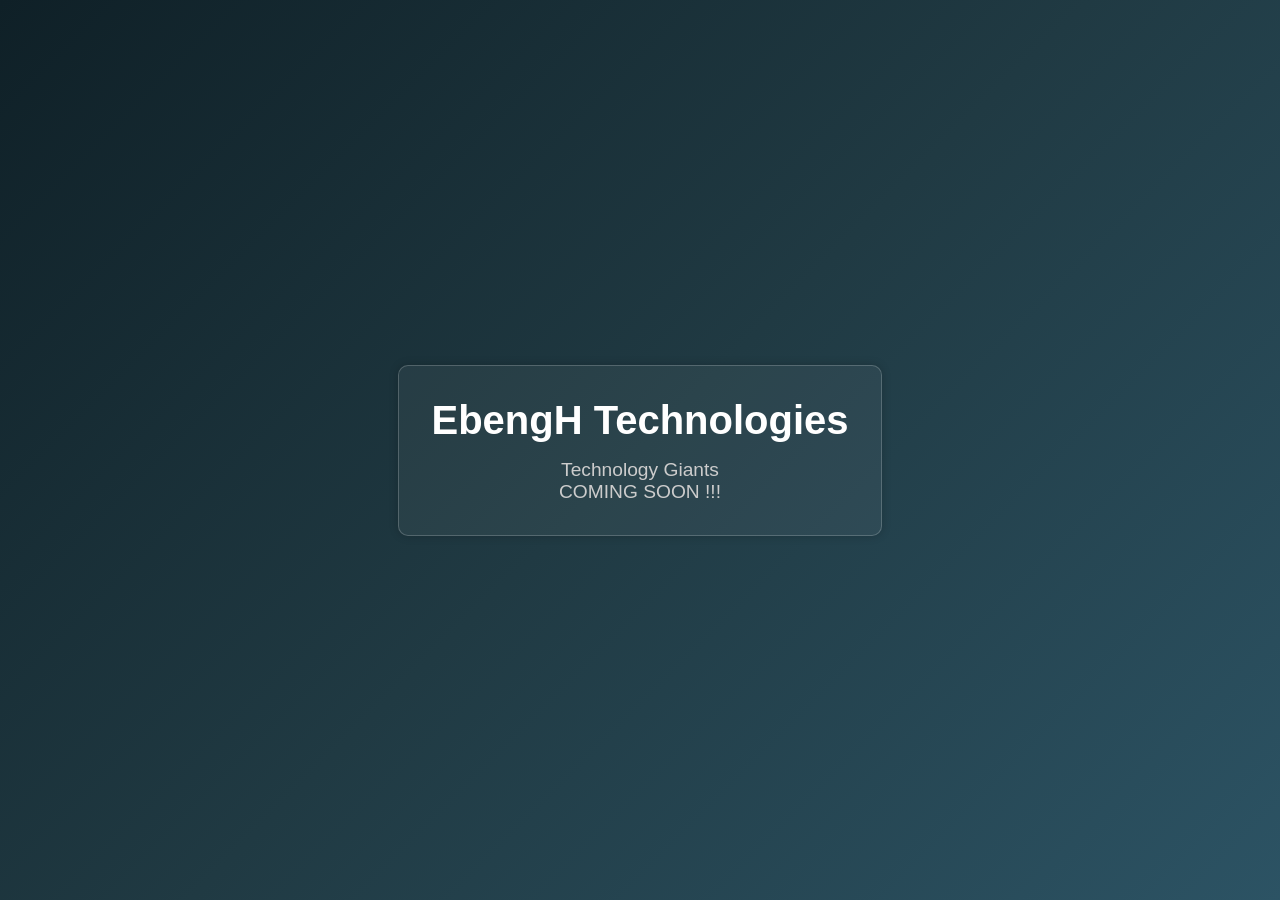
==== index.html @ 640e7d31 "Update index.html" ====
<!DOCTYPE html>
<html lang="en">
<head>
  <meta charset="UTF-8" />
  <meta name="viewport" content="width=device-width, initial-scale=1.0" />
  <title>Eben GH Technologies</title>
  <link rel="stylesheet" href="style.css" />
</head>
<body>
  <div class="container">
    <h1>EbengH Technologies</h1>
    <p>Technology Giants</p>
      <p>COMING SOON !!! </p>
  </div>
</body>
</html>
---- style.css ----
* {
  margin: 0;
  padding: 0;
  box-sizing: border-box;
}

body {
  height: 100vh;
  background: linear-gradient(135deg, #0f2027, #203a43, #2c5364);
  color: #fff;
  font-family: 'Segoe UI', Tahoma, Geneva, Verdana, sans-serif;
  display: flex;
  justify-content: center;
  align-items: center;
  text-align: center;
}

.container {
  padding: 2rem;
  border: 1px solid rgba(255, 255, 255, 0.2);
  border-radius: 10px;
  background-color: rgba(255, 255, 255, 0.05);
  box-shadow: 0 0 10px rgba(0,0,0,0.2);
}

h1 {
  font-size: 2.5rem;
  margin-bottom: 1rem;
}

p {
  font-size: 1.2rem;
  color: #ccc;
}
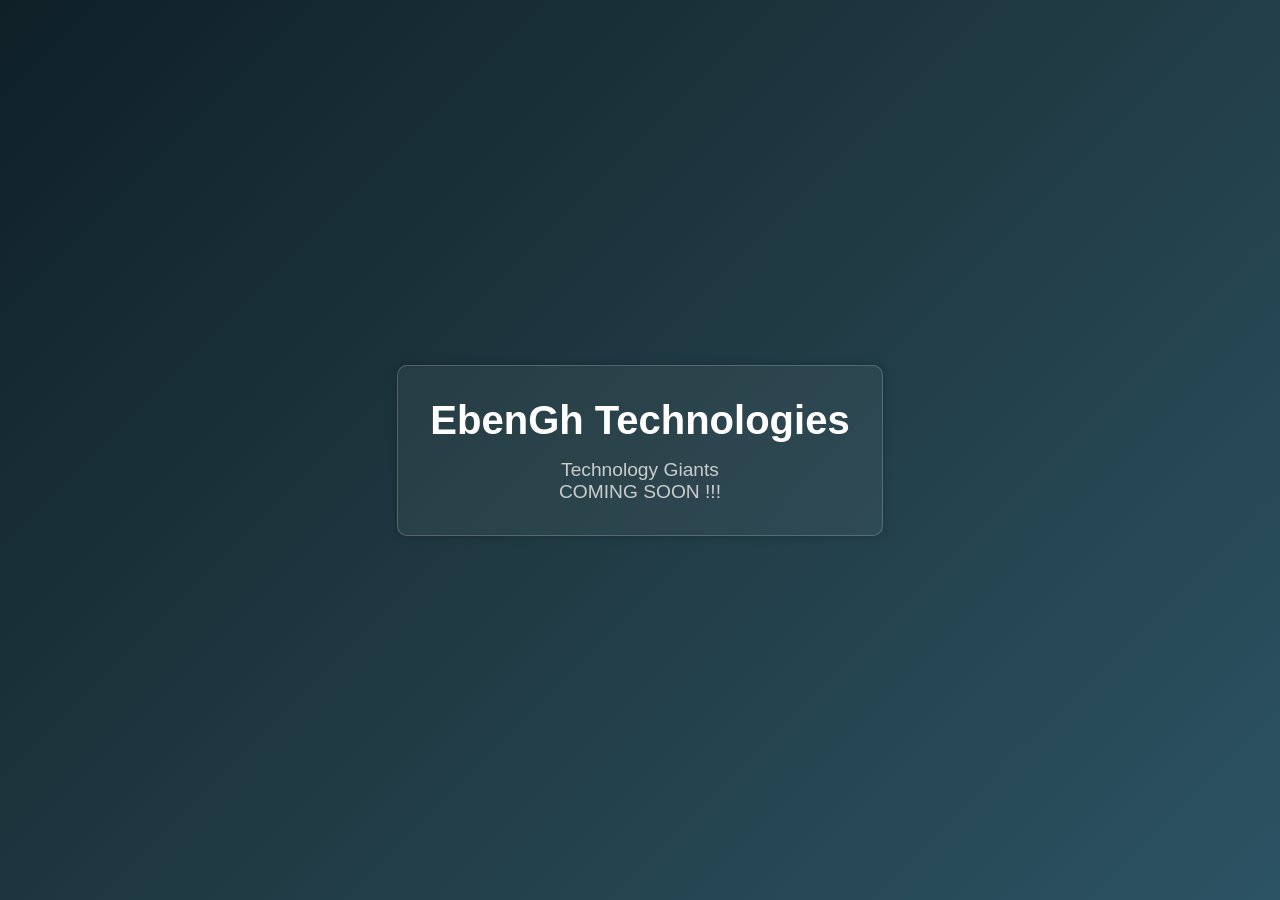
==== commit 7a4a449e: "Update index.html" ====
--- a/index.html
+++ b/index.html
@@ -3,12 +3,12 @@
 <head>
   <meta charset="UTF-8" />
   <meta name="viewport" content="width=device-width, initial-scale=1.0" />
-  <title>Eben GH Technologies</title>
+  <title>EbenGh Technologies</title>
   <link rel="stylesheet" href="style.css" />
 </head>
 <body>
   <div class="container">
-    <h1>EbengH Technologies</h1>
+    <h1>EbenGh Technologies</h1>
     <p>Technology Giants</p>
       <p>COMING SOON !!! </p>
   </div>
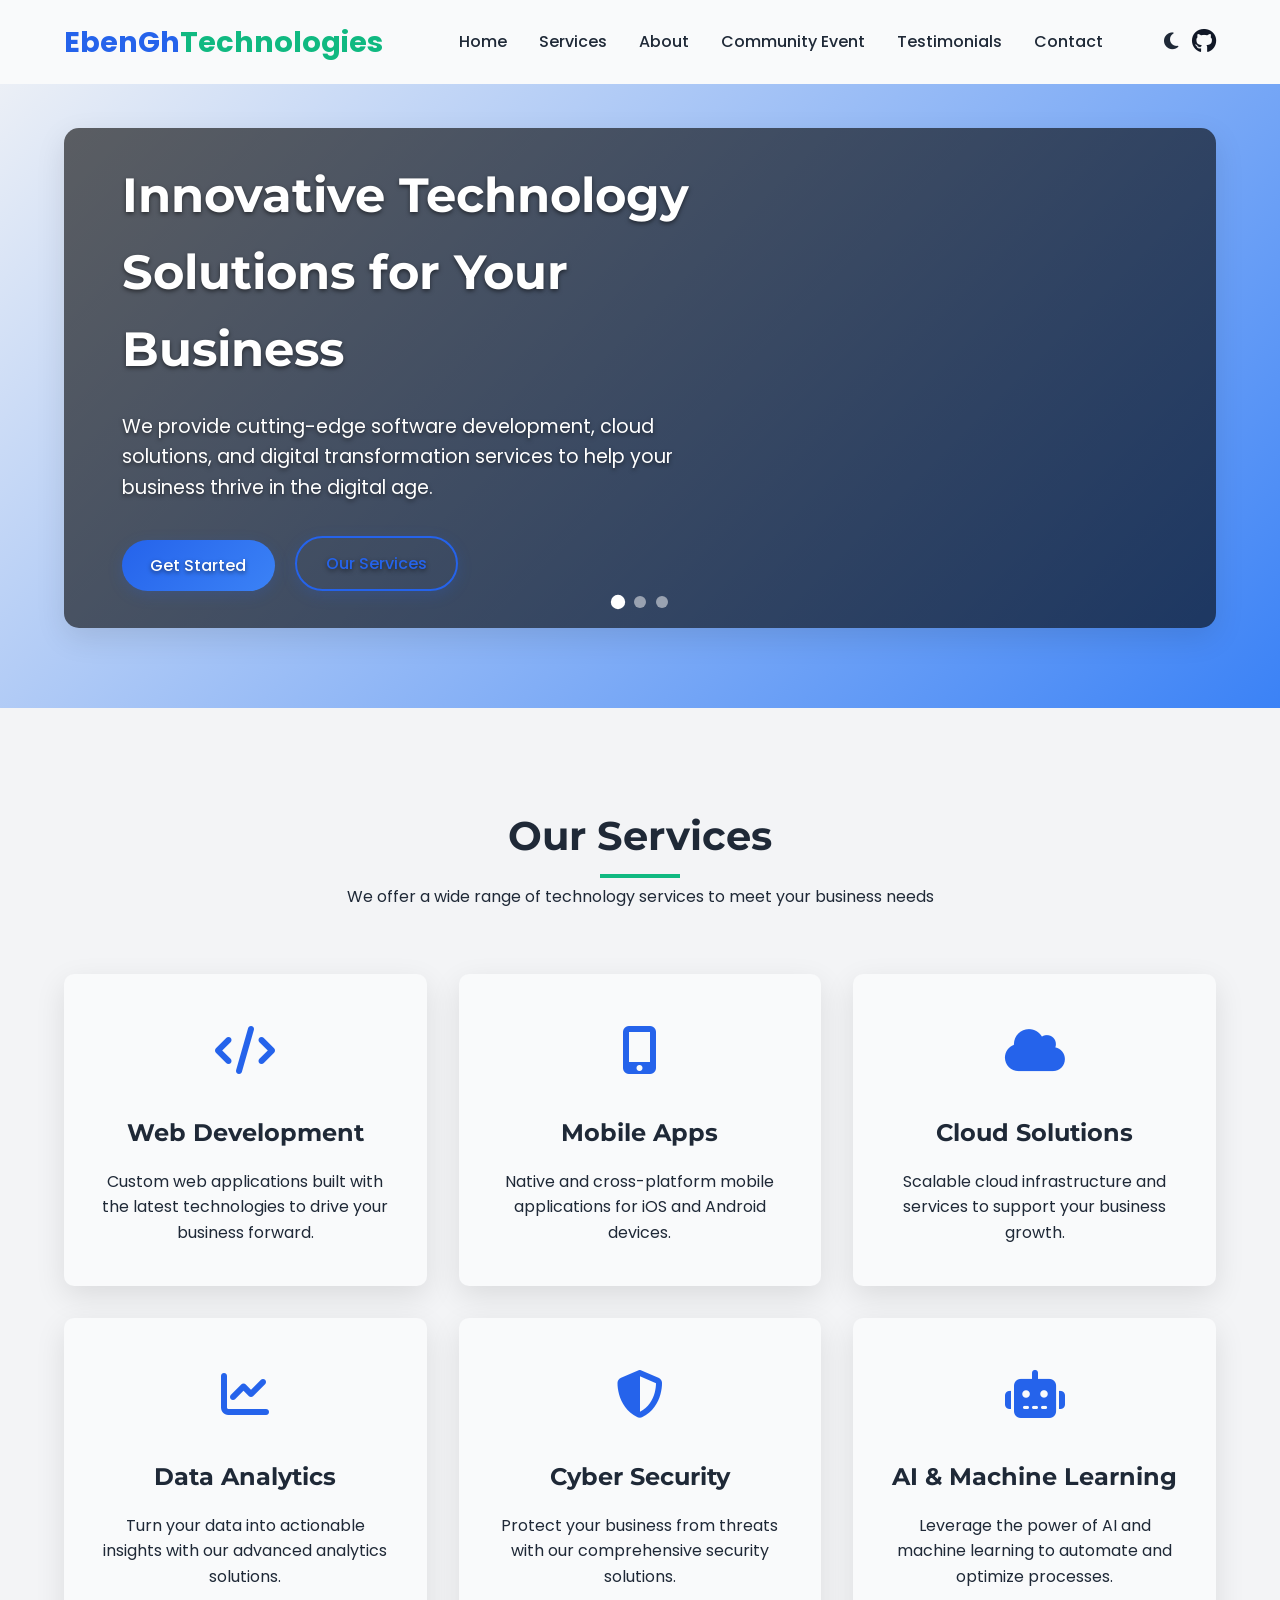
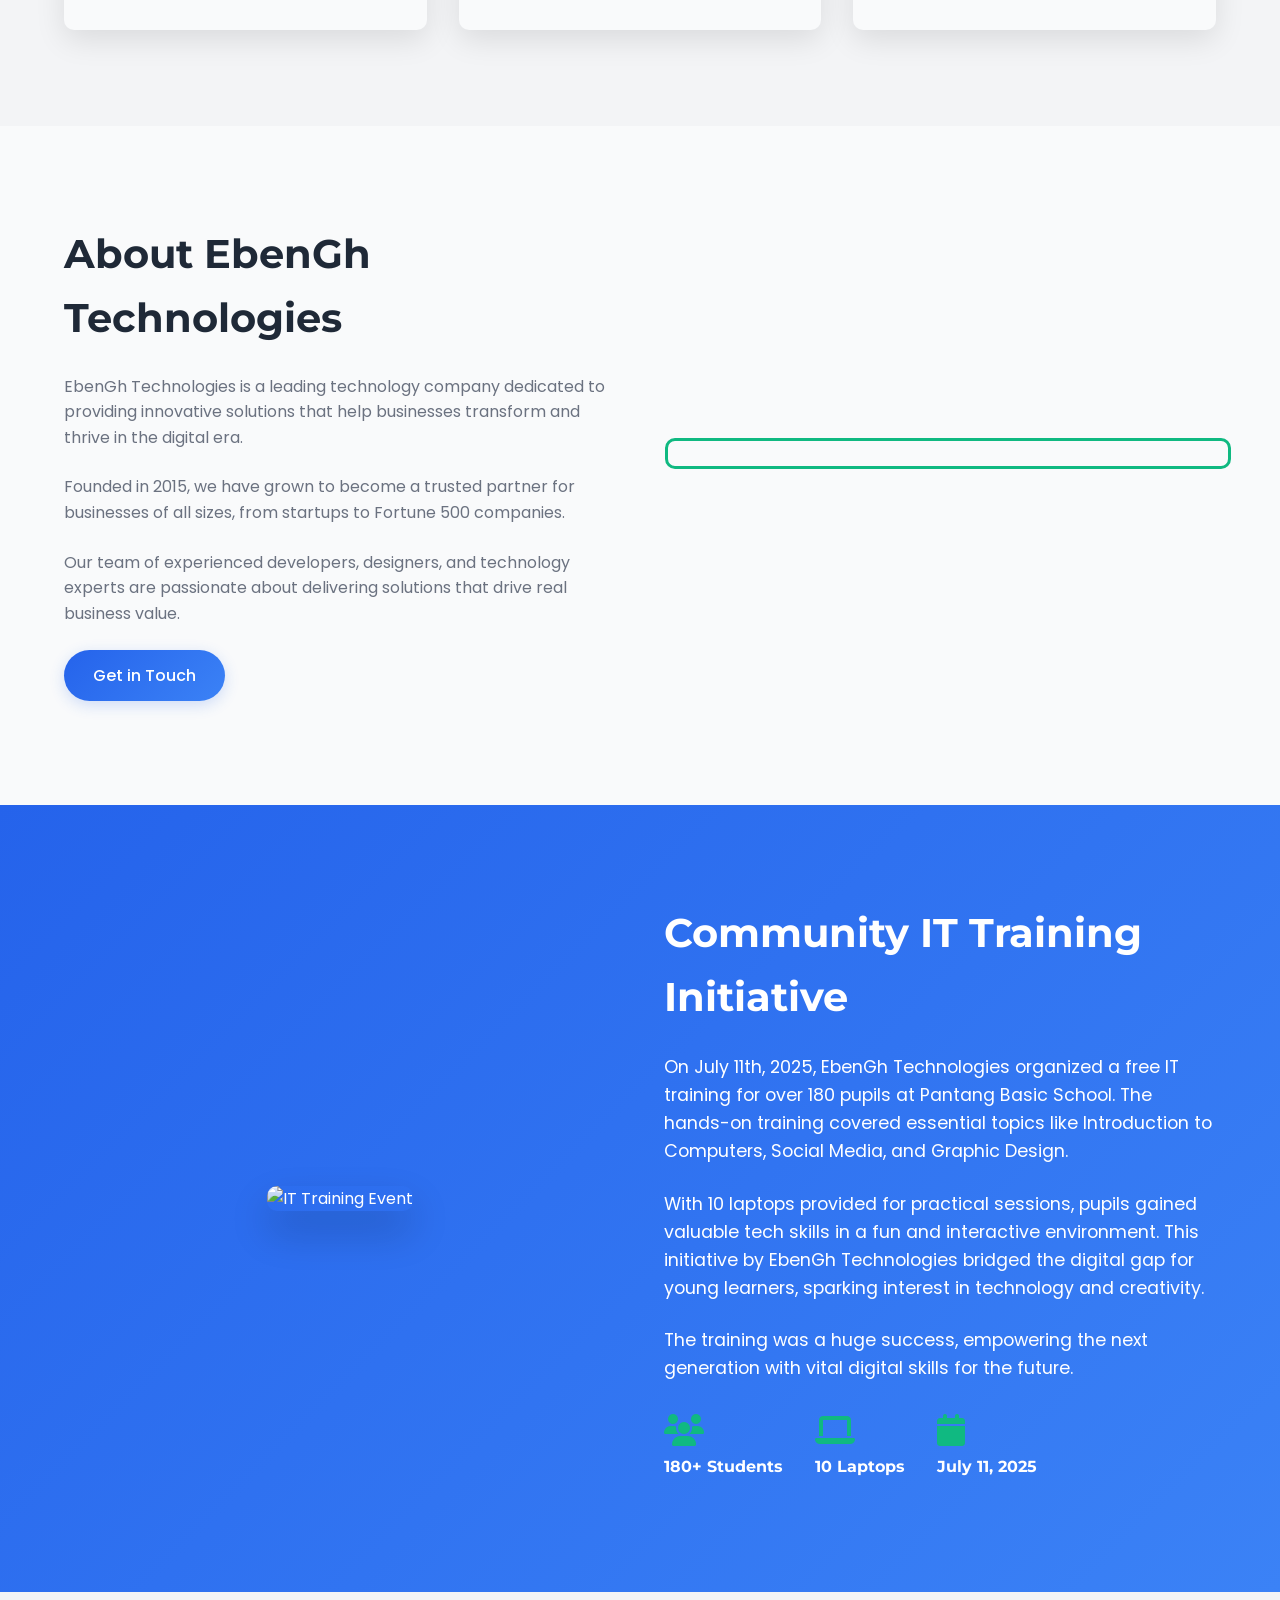
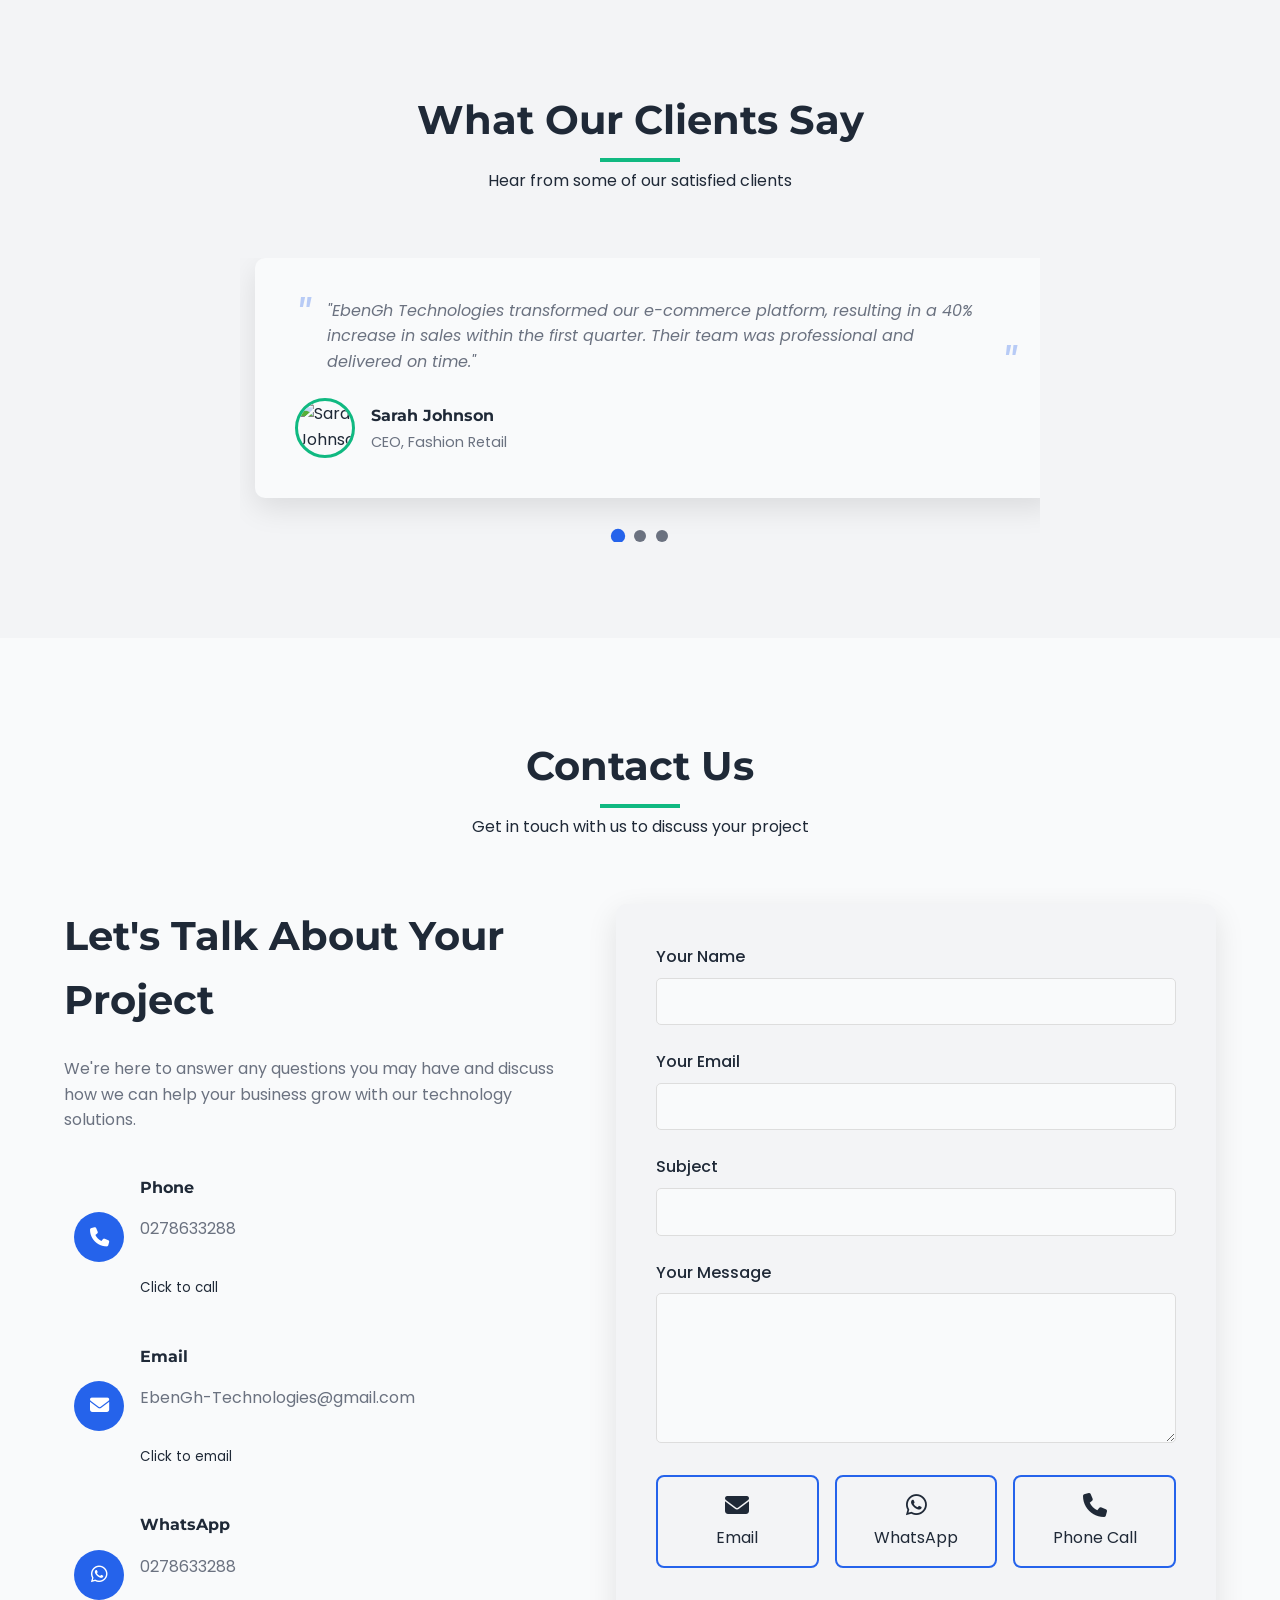
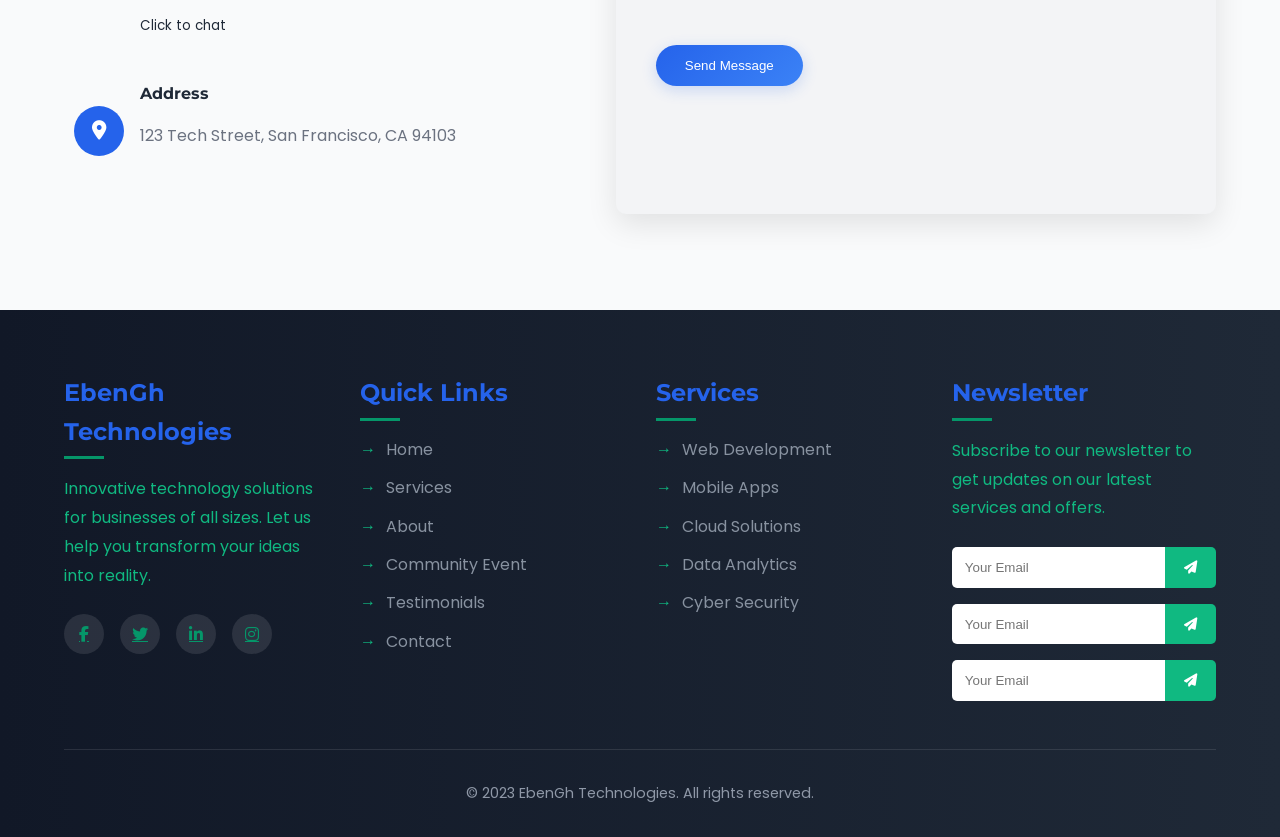
==== commit f0baa82c: "Add files via upload" ====
--- a/index.html
+++ b/index.html
@@ -1,16 +1,424 @@
-<!DOCTYPE html>
-<html lang="en">
-<head>
-  <meta charset="UTF-8" />
-  <meta name="viewport" content="width=device-width, initial-scale=1.0" />
-  <title>EbenGh Technologies</title>
-  <link rel="stylesheet" href="style.css" />
-</head>
-<body>
-  <div class="container">
-    <h1>EbenGh Technologies</h1>
-    <p>Technology Giants</p>
-      <p>COMING SOON !!! </p>
-  </div>
-</body>
-</html>
+<!DOCTYPE html>
+<html lang="en">
+<head>
+    <meta charset="UTF-8">
+    <meta name="viewport" content="width=device-width, initial-scale=1.0">
+    <title>EbenGh Technologies | Innovative IT Solutions</title>
+    <link rel="stylesheet" href="https://cdnjs.cloudflare.com/ajax/libs/font-awesome/6.4.0/css/all.min.css">
+    <link href="https://fonts.googleapis.com/css2?family=Montserrat:wght@400;500;600;700&family=Poppins:wght@300;400;500;600&display=swap" rel="stylesheet">
+    <link rel="stylesheet" href="style.css">
+</head>
+<body>
+    <!-- Header & Navigation -->
+    <header>
+        <div class="container">
+            <nav>
+                <div class="logo">EbenGh<span>Technologies</span></div>
+                <ul class="nav-links">
+                    <li><a href="#home">Home</a></li>
+                    <li><a href="#services">Services</a></li>
+                    <li><a href="#about">About</a></li>
+                    <li><a href="#event">Community Event</a></li>
+                    <li><a href="#testimonials">Testimonials</a></li>
+                    <li><a href="#contact">Contact</a></li>
+                </ul>
+                <button class="theme-toggle" id="themeToggle">
+                    <i class="fas fa-moon"></i>
+                </button>
+                <a href="#" class="git"><i class="fab fa-github"></i></a>
+                <div class="menu-toggle">
+                    <i class="fas fa-bars"></i>
+                </div>
+            </nav>
+        </div>
+    </header>
+
+    <!-- Hero Section -->
+    <!-- <section class="hero" id="home">
+        <div class="container">
+            <div class="hero-content">
+                <div class="hero-text">
+                    <h1>Innovative Technology Solutions for Your Business</h1>
+                    <p>We provide cutting-edge software development, cloud solutions, and digital transformation services to help your business thrive in the digital age.</p>
+                    <div class="hero-buttons">
+                        <a href="#contact" class="btn">Get Started</a>
+                        <a href="#services" class="btn btn-outline">Our Services</a>
+                    </div>
+                </div>
+                <div class="hero-image">
+                    <img src="https://images.unsplash.com/photo-1507238691740-187a5b1d37b8?ixlib=rb-4.0.3&ixid=MnwxMjA3fDB8MHxwaG90by1wYWdlfHx8fGVufDB8fHx8&auto=format&fit=crop&w=800&q=80" alt="Technology Illustration">
+                </div>
+            </div>
+        </div>
+    </section> -->
+
+    <section class="hero" id="home">
+        <div class="container">
+            <div class="hero-slider">
+                <div class="hero-slide active" style="background: linear-gradient(rgba(0,0,0,0.6), rgba(0,0,0,0.6)), url('https://images.unsplash.com/photo-1507238691740-187a5b1d37b8?ixlib=rb-4.0.3&ixid=MnwxMjA3fDB8MHxwaG90by1wYWdlfHx8fGVufDB8fHx8&auto=format&fit=crop&w=800&q=80')">
+                    <div class="slide-content">
+                        <h1>Innovative Technology Solutions for Your Business</h1>
+                        <p>We provide cutting-edge software development, cloud solutions, and digital transformation services to help your business thrive in the digital age.</p>
+                        <div class="hero-buttons">
+                            <a href="#contact" class="btn">Get Started</a>
+                            <a href="#services" class="btn btn-outline">Our Services</a>
+                        </div>
+                    </div>
+                </div>
+                <div class="hero-slide" style="background: linear-gradient(rgba(0,0,0,0.6), rgba(0,0,0,0.6)), url('https://images.unsplash.com/photo-1522071820081-009f0129c71c?ixlib=rb-4.0.3&ixid=MnwxMjA3fDB8MHxwaG90by1wYWdlfHx8fGVufDB8fHx8&auto=format&fit=crop&w=800&q=80')">
+                    <div class="slide-content">
+                        <h1>Empowering Businesses Through Technology</h1>
+                        <p>From startups to enterprises, we deliver tailored solutions that drive growth and innovation.</p>
+                        <div class="hero-buttons">
+                            <a href="#about" class="btn">Learn More</a>
+                            <a href="#contact" class="btn btn-outline">Contact Us</a>
+                        </div>
+                    </div>
+                </div>
+                <div class="hero-slide" style="background: linear-gradient(rgba(0,0,0,0.6), rgba(0,0,0,0.6)), url('https://images.unsplash.com/photo-1552664730-d307ca884978?ixlib=rb-4.0.3&ixid=MnwxMjA3fDB8MHxwaG90by1wYWdlfHx8fGVufDB8fHx8&auto=format&fit=crop&w=800&q=80')">
+                    <div class="slide-content">
+                        <h1>Bridging the Digital Divide</h1>
+                        <p>Committed to community development through technology education and training.</p>
+                        <div class="hero-buttons">
+                            <a href="#event" class="btn">Our Initiatives</a>
+                            <a href="#contact" class="btn btn-outline">Get Involved</a>
+                        </div>
+                    </div>
+                </div>
+                <div class="hero-nav">
+                    <div class="hero-dot active"></div>
+                    <div class="hero-dot"></div>
+                    <div class="hero-dot"></div>
+                </div>
+            </div>
+        </div>
+    </section>
+
+    <!-- Services Section -->
+    <section class="services" id="services">
+        <div class="container">
+            <div class="section-title">
+                <h2>Our Services</h2>
+                <p>We offer a wide range of technology services to meet your business needs</p>
+            </div>
+            <div class="services-grid">
+                <div class="service-card animate-on-scroll">
+                    <div class="service-icon">
+                        <i class="fas fa-code"></i>
+                    </div>
+                    <h3>Web Development</h3>
+                    <p>Custom web applications built with the latest technologies to drive your business forward.</p>
+                </div>
+                <div class="service-card animate-on-scroll">
+                    <div class="service-icon">
+                        <i class="fas fa-mobile-alt"></i>
+                    </div>
+                    <h3>Mobile Apps</h3>
+                    <p>Native and cross-platform mobile applications for iOS and Android devices.</p>
+                </div>
+                <div class="service-card animate-on-scroll">
+                    <div class="service-icon">
+                        <i class="fas fa-cloud"></i>
+                    </div>
+                    <h3>Cloud Solutions</h3>
+                    <p>Scalable cloud infrastructure and services to support your business growth.</p>
+                </div>
+                <div class="service-card animate-on-scroll">
+                    <div class="service-icon">
+                        <i class="fas fa-chart-line"></i>
+                    </div>
+                    <h3>Data Analytics</h3>
+                    <p>Turn your data into actionable insights with our advanced analytics solutions.</p>
+                </div>
+                <div class="service-card animate-on-scroll">
+                    <div class="service-icon">
+                        <i class="fas fa-shield-alt"></i>
+                    </div>
+                    <h3>Cyber Security</h3>
+                    <p>Protect your business from threats with our comprehensive security solutions.</p>
+                </div>
+                <div class="service-card animate-on-scroll">
+                    <div class="service-icon">
+                        <i class="fas fa-robot"></i>
+                    </div>
+                    <h3>AI & Machine Learning</h3>
+                    <p>Leverage the power of AI and machine learning to automate and optimize processes.</p>
+                </div>
+            </div>
+        </div>
+    </section>
+
+    <!-- About Section -->
+    <section class="about" id="about">
+        <div class="container">
+            <div class="about-content">
+                <div class="about-text animate-on-scroll">
+                    <h2>About EbenGh Technologies</h2>
+                    <p>EbenGh Technologies is a leading technology company dedicated to providing innovative solutions that help businesses transform and thrive in the digital era.</p>
+                    <p>Founded in 2015, we have grown to become a trusted partner for businesses of all sizes, from startups to Fortune 500 companies.</p>
+                    <p>Our team of experienced developers, designers, and technology experts are passionate about delivering solutions that drive real business value.</p>
+                    <a href="#contact" class="btn">Get in Touch</a>
+                </div>
+                <div class="about-image animate-on-scroll">
+                    <!-- <img src="https://images.unsplash.com/photo-1522071820081-009f0129c71c?ixlib=rb-4.0.3&ixid=MnwxMjA3fDB8MHxwaG90by1wYWdlfHx8fGVufDB8fHx8&auto=format&fit=crop&w=800&q=80" alt="Our Team"> -->
+                    <img src="https://media.licdn.com/dms/image/v2/D4E22AQE4gGpLcN5c8w/feedshare-shrink_800/B4EZgw1ZJEGwAg-/0/1753165961912?e=2147483647&v=beta&t=xcXH5IEetSg7Z8zUsr1MPH_liXtFvMqcjKr3avZLfSc" alt="">
+                </div>
+            </div>
+        </div>
+    </section>
+
+    <!-- Community Event Section -->
+    <section class="event" id="event">
+        <div class="container">
+            <div class="event-content">
+                <div class="event-image animate-on-scroll">
+                    <img src="https://images.unsplash.com/photo-1523240795612-9a054b0db644?ixlib=rb-4.0.3&ixid=MnwxMjA3fDB8MHxwaG90by1wYWdlfHx8fGVufDB8fHx8&auto=format&fit=crop&w=800&q=80" alt="IT Training Event">
+                </div>
+                <div class="event-text animate-on-scroll">
+                    <h2>Community IT Training Initiative</h2>
+                    <p>On July 11th, 2025, EbenGh Technologies organized a free IT training for over 180 pupils at Pantang Basic School. The hands-on training covered essential topics like Introduction to Computers, Social Media, and Graphic Design.</p>
+                    <p>With 10 laptops provided for practical sessions, pupils gained valuable tech skills in a fun and interactive environment. This initiative by EbenGh Technologies bridged the digital gap for young learners, sparking interest in technology and creativity.</p>
+                    <p>The training was a huge success, empowering the next generation with vital digital skills for the future.</p>
+                    <div class="event-details">
+                        <div class="event-detail">
+                            <i class="fas fa-users"></i>
+                            <h4>180+ Students</h4>
+                        </div>
+                        <div class="event-detail">
+                            <i class="fas fa-laptop"></i>
+                            <h4>10 Laptops</h4>
+                        </div>
+                        <div class="event-detail">
+                            <i class="fas fa-calendar"></i>
+                            <h4>July 11, 2025</h4>
+                        </div>
+                    </div>
+                </div>
+            </div>
+        </div>
+    </section>
+
+    <!-- Testimonials Section -->
+    <section class="testimonials" id="testimonials">
+        <div class="container">
+            <div class="section-title">
+                <h2>What Our Clients Say</h2>
+                <p>Hear from some of our satisfied clients</p>
+            </div>
+            <div class="testimonials-container">
+                <div class="testimonials-slider" id="testimonialsSlider">
+                    <div class="testimonial-card animate-on-scroll">
+                        <div class="testimonial-text">
+                            <p>"EbenGh Technologies transformed our e-commerce platform, resulting in a 40% increase in sales within the first quarter. Their team was professional and delivered on time."</p>
+                        </div>
+                        <div class="testimonial-author">
+                            <div class="author-image">
+                                <img src="https://randomuser.me/api/portraits/women/45.jpg" alt="Sarah Johnson">
+                            </div>
+                            <div class="author-details">
+                                <h4>Sarah Johnson</h4>
+                                <p>CEO, Fashion Retail</p>
+                            </div>
+                        </div>
+                    </div>
+                    <div class="testimonial-card animate-on-scroll">
+                        <div class="testimonial-text">
+                            <p>"The mobile app developed by EbenGh Technologies has exceeded our expectations. It's user-friendly, fast, and has significantly improved our customer engagement."</p>
+                        </div>
+                        <div class="testimonial-author">
+                            <div class="author-image">
+                                <img src="https://randomuser.me/api/portraits/men/32.jpg" alt="Michael Chen">
+                            </div>
+                            <div class="author-details">
+                                <h4>Michael Chen</h4>
+                                <p>CTO, HealthTech Inc.</p>
+                            </div>
+                        </div>
+                    </div>
+                    <div class="testimonial-card animate-on-scroll">
+                        <div class="testimonial-text">
+                            <p>"We partnered with EbenGh Technologies for our cloud migration project, and the results have been outstanding. Our systems are now more scalable and cost-effective."</p>
+                        </div>
+                        <div class="testimonial-author">
+                            <div class="author-image">
+                                <img src="https://randomuser.me/api/portraits/women/68.jpg" alt="Jessica Williams">
+                            </div>
+                            <div class="author-details">
+                                <h4>Jessica Williams</h4>
+                                <p>IT Director, FinanceCorp</p>
+                            </div>
+                        </div>
+                    </div>
+                </div>
+                <div class="testimonial-nav" id="testimonialNav">
+                    <div class="testimonial-dot active"></div>
+                    <div class="testimonial-dot"></div>
+                    <div class="testimonial-dot"></div>
+                </div>
+            </div>
+        </div>
+    </section>
+
+    <!-- Contact Section -->
+    <section class="contact" id="contact">
+        <div class="container">
+            <div class="section-title">
+                <h2>Contact Us</h2>
+                <p>Get in touch with us to discuss your project</p>
+            </div>
+            <div class="contact-content">
+                <div class="contact-info animate-on-scroll">
+                    <h2>Let's Talk About Your Project</h2>
+                    <p>We're here to answer any questions you may have and discuss how we can help your business grow with our technology solutions.</p>
+                    <div class="contact-details">
+                        <div class="contact-detail" onclick="initiateCall()">
+                            <div class="contact-icon">
+                                <i class="fas fa-phone"></i>
+                            </div>
+                            <div>
+                                <h4>Phone</h4>
+                                <p>0278633288</p>
+                                <small>Click to call</small>
+                            </div>
+                        </div>
+                        <div class="contact-detail" onclick="openEmailClient()">
+                            <div class="contact-icon">
+                                <i class="fas fa-envelope"></i>
+                            </div>
+                            <div>
+                                <h4>Email</h4>
+                                <p>EbenGh-Technologies@gmail.com</p>
+                                <small>Click to email</small>
+                            </div>
+                        </div>
+                        <div class="contact-detail" onclick="openWhatsApp()">
+                            <div class="contact-icon">
+                                <i class="fab fa-whatsapp"></i>
+                            </div>
+                            <div>
+                                <h4>WhatsApp</h4>
+                                <p>0278633288</p>
+                                <small>Click to chat</small>
+                            </div>
+                        </div>
+                        <div class="contact-detail">
+                            <div class="contact-icon">
+                                <i class="fas fa-map-marker-alt"></i>
+                            </div>
+                            <div>
+                                <h4>Address</h4>
+                                <p>123 Tech Street, San Francisco, CA 94103</p>
+                            </div>
+                        </div>
+                    </div>
+                </div>
+                <div class="contact-form animate-on-scroll">
+                    <form id="contactForm">
+                        <div class="form-group">
+                            <label for="name">Your Name</label>
+                            <input type="text" id="name" required>
+                        </div>
+                        <div class="form-group">
+                            <label for="email">Your Email</label>
+                            <input type="email" id="email" required>
+                        </div>
+                        <div class="form-group">
+                            <label for="subject">Subject</label>
+                            <input type="text" id="subject" required>
+                        </div>
+                        <div class="form-group">
+                            <label for="message">Your Message</label>
+                            <textarea id="message" required></textarea>
+                        </div>
+                        
+                        <div class="communication-options">
+                            <div class="comm-option" data-method="email" onclick="selectCommMethod(this)">
+                                <i class="fas fa-envelope"></i>
+                                <p>Email</p>
+                            </div>
+                            <div class="comm-option" data-method="whatsapp" onclick="selectCommMethod(this)">
+                                <i class="fab fa-whatsapp"></i>
+                                <p>WhatsApp</p>
+                            </div>
+                            <div class="comm-option" data-method="phone" onclick="selectCommMethod(this)">
+                                <i class="fas fa-phone"></i>
+                                <p>Phone Call</p>
+                            </div>
+                        </div>
+                        <br>
+                        <br>
+                        <br>
+                        <div class="form-message" id="formMessage"></div>
+                        <button type="submit" class="btn">Send Message</button>
+                    </form>
+                </div>
+            </div>
+        </div>
+    </section>
+
+    <!-- Footer -->
+    <footer>
+        <div class="container">
+            <div class="footer-content">
+                <div class="footer-column">
+                    <h3>EbenGh Technologies</h3>
+                    <p>Innovative technology solutions for businesses of all sizes. Let us help you transform your ideas into reality.</p>
+                    <div class="social-links">
+                        <a href="#"><i class="fab fa-facebook-f"></i></a>
+                        <a href="#"><i class="fab fa-twitter"></i></a>
+                        <a href="#"><i class="fab fa-linkedin-in"></i></a>
+                        <a href="#"><i class="fab fa-instagram"></i></a>
+                    </div>
+                </div>
+                <div class="footer-column">
+                    <h3>Quick Links</h3>
+                    <ul class="footer-links">
+                        <li><a href="#home">Home</a></li>
+                        <li><a href="#services">Services</a></li>
+                        <li><a href="#about">About</a></li>
+                        <li><a href="#event">Community Event</a></li>
+                        <li><a href="#testimonials">Testimonials</a></li>
+                        <li><a href="#contact">Contact</a></li>
+                    </ul>
+                </div>
+                <div class="footer-column">
+                    <h3>Services</h3>
+                    <ul class="footer-links">
+                        <li><a href="#">Web Development</a></li>
+                        <li><a href="#">Mobile Apps</a></li>
+                        <li><a href="#">Cloud Solutions</a></li>
+                        <li><a href="#">Data Analytics</a></li>
+                        <li><a href="#">Cyber Security</a></li>
+                    </ul>
+                </div>
+                <div class="footer-column">
+                    <h3>Newsletter</h3>
+                    <p>Subscribe to our newsletter to get updates on our latest services and offers.</p>
+                    <div class="footer-newsletter">
+                        <input type="email" placeholder="Your Email">
+                        <button type="submit"><i class="fas fa-paper-plane"></i></button>
+                    </div>
+                    <div class="footer-newsletter">
+                        <input type="email" placeholder="Your Email">
+                        <button type="submit"><i class="fas fa-paper-plane"></i></button>
+                    </div>
+                    <div class="footer-newsletter">
+                        <input type="email" placeholder="Your Email">
+                        <button type="submit"><i class="fas fa-paper-plane"></i></button>
+                    </div>
+                </div>
+            </div>
+            <div class="copyright">
+                <p>&copy; 2023 EbenGh Technologies. All rights reserved.</p>
+            </div>
+        </div>
+    </footer>
+
+    <!-- Back to Top Button -->
+    <a href="#" class="back-to-top" id="backToTop">
+        <i class="fas fa-arrow-up"></i>
+    </a>
+
+    <script src="script.js"></script>
+</body>
+</html>
--- a/style.css
+++ b/style.css
@@ -1,34 +1,1048 @@
-* {
-  margin: 0;
-  padding: 0;
-  box-sizing: border-box;
-}
-
-body {
-  height: 100vh;
-  background: linear-gradient(135deg, #0f2027, #203a43, #2c5364);
-  color: #fff;
-  font-family: 'Segoe UI', Tahoma, Geneva, Verdana, sans-serif;
-  display: flex;
-  justify-content: center;
-  align-items: center;
-  text-align: center;
-}
-
-.container {
-  padding: 2rem;
-  border: 1px solid rgba(255, 255, 255, 0.2);
-  border-radius: 10px;
-  background-color: rgba(255, 255, 255, 0.05);
-  box-shadow: 0 0 10px rgba(0,0,0,0.2);
-}
-
-h1 {
-  font-size: 2.5rem;
-  margin-bottom: 1rem;
-}
-
-p {
-  font-size: 1.2rem;
-  color: #ccc;
-}
+:root {
+    --primary: #2563eb;
+    --secondary: #3b82f6;
+    --accent: #10b981;
+    --accent-dark: #059669;
+    --dark: #1f2937;
+    --darker: #111827;
+    --light: #f3f4f6;
+    --lighter: #f9fafb;
+    --text: #1f2937;
+    --text-light: #6b7280;
+    --shadow: 0 10px 30px rgba(0, 0, 0, 0.1);
+    --transition: all 0.3s ease;
+}
+
+[data-theme="dark"] {
+    --primary: #3b82f6;
+    --secondary: #60a5fa;
+    --accent: #10b981;
+    --accent-dark: #059669;
+    --dark: #f3f4f6;
+    --darker: #f9fafb;
+    --light: #1f2937;
+    --lighter: #111827;
+    --text: #f3f4f6;
+    --text-light: #d1d5db;
+    --shadow: 0 10px 30px rgba(0, 0, 0, 0.3);
+}
+
+* {
+    margin: 0;
+    padding: 0;
+    box-sizing: border-box;
+}
+
+body {
+    font-family: 'Poppins', sans-serif;
+    color: var(--text);
+    line-height: 1.6;
+    overflow-x: hidden;
+    background-color: var(--lighter);
+    transition: var(--transition);
+}
+
+h1,
+h2,
+h3,
+h4,
+h5,
+h6 {
+    font-family: 'Montserrat', sans-serif;
+    font-weight: 700;
+    margin-bottom: 1rem;
+}
+
+.container {
+    width: 90%;
+    max-width: 1200px;
+    margin: 0 auto;
+}
+
+/* Header & Navigation */
+header {
+    background-color: var(--lighter);
+    box-shadow: 0 2px 10px rgba(0, 0, 0, 0.1);
+    position: fixed;
+    width: 100%;
+    z-index: 1000;
+    transition: var(--transition);
+}
+
+nav {
+    display: flex;
+    justify-content: space-between;
+    align-items: center;
+    padding: 1.2rem 0;
+}
+
+.logo {
+    display: flex;
+    align-items: center;
+    font-size: 1.8rem;
+    font-weight: 700;
+    color: var(--primary);
+}
+
+.logo span {
+    color: var(--accent);
+}
+
+.nav-links {
+    display: flex;
+    list-style: none;
+}
+
+.nav-links li {
+    margin-left: 2rem;
+}
+
+.nav-links a {
+    text-decoration: none;
+    color: var(--text);
+    font-weight: 500;
+    transition: var(--transition);
+    position: relative;
+}
+
+.nav-links a::after {
+    content: '';
+    position: absolute;
+    bottom: -5px;
+    left: 0;
+    width: 0;
+    height: 2px;
+    background-color: var(--primary);
+    transition: width 0.3s ease;
+}
+
+.nav-links a:hover::after {
+    width: 100%;
+}
+
+.menu-toggle {
+    display: none;
+    font-size: 1.5rem;
+    cursor: pointer;
+    color: var(--text);
+}
+
+.theme-toggle {
+    background: none;
+    border: none;
+    cursor: pointer;
+    font-size: 1.2rem;
+    margin-left: 1rem;
+    color: var(--text);
+    transition: var(--transition);
+}
+
+.git{
+    color: var(--darker);
+    font-size: 25px;
+    margin-left: -30px;
+}
+
+/* Buttons */
+.btn {
+    display: inline-block;
+    padding: 0.8rem 1.8rem;
+    background: linear-gradient(135deg, var(--primary) 0%, var(--secondary) 100%);
+    color: white;
+    border-radius: 50px;
+    text-decoration: none;
+    font-weight: 500;
+    transition: all 0.3s;
+    border: none;
+    cursor: pointer;
+    position: relative;
+    overflow: hidden;
+    z-index: 1;
+    box-shadow: 0 4px 15px rgba(37, 99, 235, 0.2);
+}
+
+.btn::before {
+    content: '';
+    position: absolute;
+    top: 0;
+    left: 0;
+    width: 0%;
+    height: 100%;
+    background: linear-gradient(135deg, var(--accent) 0%, var(--accent-dark) 100%);
+    transition: width 0.3s ease;
+    z-index: -1;
+}
+
+.btn:hover::before {
+    width: 100%;
+}
+
+.btn:hover {
+    box-shadow: 0 8px 20px rgba(37, 99, 235, 0.3);
+    transform: translateY(-2px);
+}
+
+.btn-outline {
+    background: transparent;
+    color: var(--primary);
+    border: 2px solid var(--primary);
+    margin-left: 1rem;
+}
+
+.btn-outline::before {
+    background: var(--primary);
+}
+
+.btn-outline:hover {
+    color: white;
+}
+
+/* Hero Section */
+.hero {
+    padding: 8rem 0 5rem;
+    background: linear-gradient(135deg, var(--light) 0%, var(--secondary) 100%);
+    position: relative;
+    overflow: hidden;
+}
+
+
+.hero-slider {
+    position: relative;
+    height: 500px;
+    overflow: hidden;
+    border-radius: 15px;
+    box-shadow: var(--shadow);
+}
+
+.hero-slide {
+    position: absolute;
+    top: 0;
+    left: 0;
+    width: 100%;
+    height: 100%;
+    opacity: 0;
+    transition: opacity 1s ease;
+    display: flex;
+    align-items: center;
+    padding: 0 5%;
+    background-size: cover;
+    background-position: center;
+}
+
+.hero-slide.active {
+    opacity: 1;
+}
+
+.slide-content {
+    max-width: 600px;
+    color: white;
+    text-shadow: 0 2px 4px rgba(0, 0, 0, 0.5);
+}
+
+.slide-content h1 {
+    font-size: 3rem;
+    margin-bottom: 1.5rem;
+}
+
+.slide-content p {
+    font-size: 1.2rem;
+    margin-bottom: 2rem;
+}
+
+.hero-nav {
+    position: absolute;
+    bottom: 20px;
+    left: 50%;
+    transform: translateX(-50%);
+    display: flex;
+    z-index: 10;
+}
+
+.hero-dot {
+    width: 12px;
+    height: 12px;
+    border-radius: 50%;
+    background-color: rgba(255, 255, 255, 0.5);
+    margin: 0 5px;
+    cursor: pointer;
+    transition: var(--transition);
+}
+
+.hero-dot.active {
+    background-color: white;
+    transform: scale(1.2);
+}
+
+/* Services Section */
+.services {
+    padding: 6rem 0;
+    background-color: var(--light);
+    transition: var(--transition);
+}
+
+.section-title {
+    text-align: center;
+    margin-bottom: 4rem;
+}
+
+.section-title h2 {
+    font-size: 2.5rem;
+    position: relative;
+    display: inline-block;
+}
+
+.section-title h2::after {
+    content: '';
+    position: absolute;
+    bottom: -10px;
+    left: 50%;
+    transform: translateX(-50%);
+    width: 80px;
+    height: 4px;
+    background-color: var(--accent);
+    transition: var(--transition);
+}
+
+.services-grid {
+    display: grid;
+    grid-template-columns: repeat(auto-fit, minmax(300px, 1fr));
+    gap: 2rem;
+}
+
+.service-card {
+    background-color: var(--lighter);
+    border-radius: 10px;
+    padding: 2.5rem 2rem;
+    box-shadow: var(--shadow);
+    transition: var(--transition);
+    text-align: center;
+    position: relative;
+    overflow: hidden;
+}
+
+.service-card::before {
+    content: '';
+    position: absolute;
+    top: 0;
+    left: 0;
+    width: 5px;
+    height: 0;
+    background-color: var(--accent);
+    transition: height 0.3s ease;
+}
+
+.service-card:hover::before {
+    height: 100%;
+}
+
+.service-card:hover {
+    transform: translateY(-10px);
+    box-shadow: 0 15px 40px rgba(0, 0, 0, 0.15);
+}
+
+.service-icon {
+    font-size: 3rem;
+    color: var(--primary);
+    margin-bottom: 1.5rem;
+    transition: var(--transition);
+}
+
+.service-card:hover .service-icon {
+    color: var(--accent);
+    transform: scale(1.1);
+}
+
+.service-card h3 {
+    font-size: 1.5rem;
+    margin-bottom: 1rem;
+}
+
+/* About Section */
+.about {
+    padding: 6rem 0;
+    background-color: var(--lighter);
+    transition: var(--transition);
+}
+
+.about-content {
+    display: flex;
+    align-items: center;
+    justify-content: space-between;
+}
+
+.about-text {
+    flex: 1;
+    padding-right: 2rem;
+}
+
+.about-text h2 {
+    font-size: 2.5rem;
+    margin-bottom: 1.5rem;
+}
+
+.about-text p {
+    margin-bottom: 1.5rem;
+    color: var(--text-light);
+}
+
+.about-image {
+    flex: 1;
+    text-align: center;
+    position: relative;
+}
+
+.about-image img {
+    max-width: 100%;
+    border-radius: 10px;
+    box-shadow: var(--shadow);
+    transition: transform 0.5s ease;
+}
+
+.about-image:hover img {
+    transform: scale(1.02);
+}
+
+.about-image::after {
+    content: '';
+    position: absolute;
+    top: -15px;
+    right: -15px;
+    width: 100%;
+    height: 100%;
+    border: 3px solid var(--accent);
+    border-radius: 10px;
+    z-index: -1;
+    transition: var(--transition);
+}
+
+/* Event Section */
+.event {
+    padding: 6rem 0;
+    background: linear-gradient(135deg, var(--primary) 0%, var(--secondary) 100%);
+    color: white;
+}
+
+.event-content {
+    display: flex;
+    align-items: center;
+    justify-content: space-between;
+}
+
+.event-image {
+    flex: 1;
+    text-align: center;
+}
+
+.event-image img {
+    max-width: 100%;
+    border-radius: 10px;
+    box-shadow: 0 20px 40px rgba(0, 0, 0, 0.2);
+}
+
+.event-text {
+    flex: 1;
+    padding-left: 3rem;
+}
+
+.event-text h2 {
+    font-size: 2.5rem;
+    margin-bottom: 1.5rem;
+}
+
+.event-text p {
+    margin-bottom: 1.5rem;
+    font-size: 1.1rem;
+}
+
+.event-details {
+    display: flex;
+    margin-top: 2rem;
+}
+
+.event-detail {
+    margin-right: 2rem;
+}
+
+.event-detail i {
+    font-size: 2rem;
+    color: var(--accent);
+    margin-bottom: 0.5rem;
+}
+
+/* Testimonials */
+.testimonials {
+    padding: 6rem 0;
+    background-color: var(--light);
+    transition: var(--transition);
+}
+
+.testimonials-container {
+    position: relative;
+    max-width: 800px;
+    margin: 0 auto;
+    overflow: hidden;
+}
+
+.testimonials-slider {
+    display: flex;
+    transition: transform 0.5s ease;
+}
+
+.testimonial-card {
+    flex: 0 0 100%;
+    background-color: var(--lighter);
+    border-radius: 10px;
+    padding: 2.5rem;
+    box-shadow: var(--shadow);
+    transition: var(--transition);
+    margin: 0 15px;
+}
+
+.testimonial-text {
+    font-style: italic;
+    margin-bottom: 1.5rem;
+    color: var(--text-light);
+    position: relative;
+    padding: 0 2rem;
+}
+
+.testimonial-text::before,
+.testimonial-text::after {
+    content: '"';
+    font-size: 3rem;
+    color: var(--primary);
+    position: absolute;
+    opacity: 0.3;
+}
+
+.testimonial-text::before {
+    top: -1rem;
+    left: 0;
+}
+
+.testimonial-text::after {
+    bottom: -2rem;
+    right: 0;
+}
+
+.testimonial-author {
+    display: flex;
+    align-items: center;
+}
+
+.author-image {
+    width: 60px;
+    height: 60px;
+    border-radius: 50%;
+    overflow: hidden;
+    margin-right: 1rem;
+    border: 3px solid var(--accent);
+}
+
+.author-image img {
+    width: 100%;
+    height: 100%;
+    object-fit: cover;
+}
+
+.author-details h4 {
+    margin-bottom: 0.2rem;
+}
+
+.author-details p {
+    font-size: 0.9rem;
+    color: var(--text-light);
+}
+
+.testimonial-nav {
+    display: flex;
+    justify-content: center;
+    margin-top: 2rem;
+}
+
+.testimonial-dot {
+    width: 12px;
+    height: 12px;
+    border-radius: 50%;
+    background-color: var(--text-light);
+    margin: 0 5px;
+    cursor: pointer;
+    transition: var(--transition);
+}
+
+.testimonial-dot.active {
+    background-color: var(--primary);
+    transform: scale(1.2);
+}
+
+/* Contact Section */
+.contact {
+    padding: 6rem 0;
+    background-color: var(--lighter);
+    transition: var(--transition);
+}
+
+.contact-content {
+    display: flex;
+    justify-content: space-between;
+}
+
+.contact-info {
+    flex: 1;
+    padding-right: 2rem;
+}
+
+.contact-info h2 {
+    font-size: 2.5rem;
+    margin-bottom: 1.5rem;
+}
+
+.contact-info p {
+    margin-bottom: 2rem;
+    color: var(--text-light);
+}
+
+.contact-details {
+    margin-top: 2rem;
+}
+
+.contact-detail {
+    display: flex;
+    align-items: center;
+    margin-bottom: 1.5rem;
+    cursor: pointer;
+    transition: var(--transition);
+    padding: 10px;
+    border-radius: 5px;
+}
+
+.contact-detail:hover {
+    background-color: var(--light);
+    transform: translateX(5px);
+}
+
+.contact-icon {
+    width: 50px;
+    height: 50px;
+    background-color: var(--primary);
+    color: white;
+    border-radius: 50%;
+    display: flex;
+    align-items: center;
+    justify-content: center;
+    margin-right: 1rem;
+    font-size: 1.2rem;
+    transition: var(--transition);
+}
+
+.contact-detail:hover .contact-icon {
+    background-color: var(--accent);
+    transform: rotate(360deg);
+}
+
+.contact-form {
+    flex: 1;
+    background-color: var(--light);
+    padding: 2.5rem;
+    border-radius: 10px;
+    box-shadow: var(--shadow);
+    transition: var(--transition);
+}
+
+.form-group {
+    margin-bottom: 1.5rem;
+    position: relative;
+}
+
+.form-group label {
+    display: block;
+    margin-bottom: 0.5rem;
+    font-weight: 500;
+}
+
+.form-group input,
+.form-group textarea,
+.form-group select {
+    width: 100%;
+    padding: 0.8rem 1rem;
+    border: 1px solid #ddd;
+    border-radius: 5px;
+    font-family: 'Poppins', sans-serif;
+    background-color: var(--lighter);
+    color: var(--text);
+    transition: var(--transition);
+}
+
+.form-group input:focus,
+.form-group textarea:focus,
+.form-group select:focus {
+    border-color: var(--primary);
+    outline: none;
+    box-shadow: 0 0 0 3px rgba(37, 99, 235, 0.1);
+}
+
+.form-group textarea {
+    min-height: 150px;
+    resize: vertical;
+}
+
+.form-message {
+    margin-top: 1rem;
+    padding: 0.8rem;
+    border-radius: 5px;
+    display: none;
+}
+
+.form-message.success {
+    background-color: #d1fae5;
+    color: #065f46;
+    display: block;
+}
+
+.form-message.error {
+    background-color: #fee2e2;
+    color: #b91c1c;
+    display: block;
+}
+
+.communication-options {
+    display: flex;
+    gap: 1rem;
+    margin-top: 1.5rem;
+}
+
+.comm-option {
+    flex: 1;
+    text-align: center;
+    padding: 1rem;
+    border: 2px solid var(--primary);
+    border-radius: 8px;
+    cursor: pointer;
+    transition: var(--transition);
+}
+
+.comm-option.selected {
+    background-color: var(--primary);
+    color: white;
+}
+
+.comm-option i {
+    font-size: 1.5rem;
+    margin-bottom: 0.5rem;
+}
+
+/* Footer */
+footer {
+    background: linear-gradient(to right, var(--darker), var(--dark));
+    color: white;
+    padding: 4rem 0 2rem;
+    transition: var(--transition);
+}
+
+.footer-content {
+    display: grid;
+    grid-template-columns: repeat(auto-fit, minmax(250px, 1fr));
+    gap: 2rem;
+    margin-bottom: 3rem;
+}
+
+.footer-column h3 {
+    font-size: 1.5rem;
+    margin-bottom: 1.5rem;
+    color: var(--primary);
+    position: relative;
+    display: inline-block;
+}
+
+.footer-column h3::after {
+    content: '';
+    position: absolute;
+    bottom: -8px;
+    left: 0;
+    width: 40px;
+    height: 3px;
+    background-color: var(--accent-dark);
+}
+
+.footer-column p {
+    color: var(--accent);
+    margin-bottom: 1.5rem;
+    line-height: 1.8;
+}
+
+.footer-links {
+    list-style: none;
+}
+
+.footer-links li {
+    margin-bottom: 0.8rem;
+    display: flex;
+    align-items: center;
+}
+
+.footer-links li::before {
+    content: '→';
+    color: var(--accent);
+    margin-right: 10px;
+    font-weight: bold;
+}
+
+.footer-links a {
+    color: #8892a0;
+    text-decoration: none;
+    transition: color 0.3s;
+}
+
+.footer-links a:hover {
+    color: var(--accent);
+    padding-left: 5px;
+}
+
+.social-links {
+    display: flex;
+    margin-top: 1.5rem;
+}
+
+.social-links a {
+    display: flex;
+    align-items: center;
+    justify-content: center;
+    width: 40px;
+    height: 40px;
+    background-color: rgba(255, 255, 255, 0.1);
+    color: var(--accent-dark);
+    border-radius: 50%;
+    margin-right: 1rem;
+    transition: var(--transition);
+}
+
+.social-links a:hover {
+    background-color: var(--primary);
+    color: var(--light);
+    transform: translateY(-3px);
+}
+
+.footer-newsletter {
+    display: flex;
+    margin-top: 1rem;
+}
+
+.footer-newsletter input {
+    flex: 1;
+    padding: 0.8rem;
+    border: none;
+    border-radius: 5px 0 0 5px;
+    outline: none;
+}
+
+.footer-newsletter button {
+    padding: 0 1.2rem;
+    background-color: var(--accent);
+    color: white;
+    border: none;
+    border-radius: 0 5px 5px 0;
+    cursor: pointer;
+    transition: var(--transition);
+}
+
+.footer-newsletter button:hover {
+    background-color: var(--accent-dark);
+}
+
+.copyright {
+    text-align: center;
+    padding-top: 2rem;
+    border-top: 1px solid rgba(255, 255, 255, 0.1);
+    color: #8f98a7;
+    font-size: 0.9rem;
+}
+
+/* Back to Top Button */
+.back-to-top {
+    position: fixed;
+    bottom: 2rem;
+    right: 2rem;
+    width: 50px;
+    height: 50px;
+    background: linear-gradient(135deg, var(--primary) 0%, var(--secondary) 100%);
+    color: white;
+    border-radius: 50%;
+    display: flex;
+    align-items: center;
+    justify-content: center;
+    text-decoration: none;
+    opacity: 0;
+    visibility: hidden;
+    transition: var(--transition);
+    z-index: 999;
+    box-shadow: 0 4px 15px rgba(37, 99, 235, 0.3);
+}
+
+.back-to-top.visible {
+    opacity: 1;
+    visibility: visible;
+}
+
+.back-to-top:hover {
+    background: linear-gradient(135deg, var(--accent) 0%, var(--accent-dark) 100%);
+    transform: translateY(-5px) rotate(360deg);
+}
+
+/* Modal */
+.modal {
+    display: none;
+    position: fixed;
+    top: 0;
+    left: 0;
+    width: 100%;
+    height: 100%;
+    background-color: rgba(0, 0, 0, 0.7);
+    z-index: 1000;
+    align-items: center;
+    justify-content: center;
+}
+
+.modal-content {
+    background-color: var(--lighter);
+    padding: 2rem;
+    border-radius: 10px;
+    width: 90%;
+    max-width: 500px;
+    box-shadow: var(--shadow);
+}
+
+.modal-header {
+    display: flex;
+    justify-content: space-between;
+    align-items: center;
+    margin-bottom: 1.5rem;
+}
+
+.close-modal {
+    font-size: 1.5rem;
+    cursor: pointer;
+    color: var(--text-light);
+}
+
+/* Animations */
+@keyframes fadeInUp {
+    from {
+        opacity: 0;
+        transform: translateY(20px);
+    }
+
+    to {
+        opacity: 1;
+        transform: translateY(0);
+    }
+}
+
+@keyframes fadeInRight {
+    from {
+        opacity: 0;
+        transform: translateX(20px);
+    }
+
+    to {
+        opacity: 1;
+        transform: translateX(0);
+    }
+}
+
+.animate-on-scroll {
+    opacity: 0;
+    transform: translateY(20px);
+    transition: opacity 0.8s, transform 0.8s;
+}
+
+.is-visible {
+    opacity: 1;
+    transform: translateY(0);
+}
+
+/* Responsive Design */
+@media (max-width: 992px) {
+
+    .hero-content,
+    .about-content,
+    .event-content,
+    .contact-content {
+        flex-direction: column;
+    }
+
+    .about-text,
+    .event-text,
+    .contact-info {
+        padding-right: 0;
+        margin-bottom: 3rem;
+    }
+
+    .event-text {
+        padding-left: 0;
+    }
+
+    .slide-content h1 {
+        font-size: 2.5rem;
+    }
+
+    .communication-options {
+        flex-direction: column;
+    }
+}
+
+@media (max-width: 768px) {
+    .menu-toggle {
+        display: block;
+    }
+
+    .nav-links {
+        position: fixed;
+        top: 80px;
+        left: -100%;
+        width: 100%;
+        height: calc(100vh - 80px);
+        background-color: var(--lighter);
+        flex-direction: column;
+        align-items: center;
+        justify-content: center;
+        transition: left 0.3s;
+    }
+
+    .nav-links.active {
+        left: 0;
+    }
+
+    .nav-links li {
+        margin: 1.5rem 0;
+    }
+
+    .hero {
+        padding: 6rem 0 3rem;
+    }
+
+    .slide-content h1 {
+        font-size: 2rem;
+    }
+
+    .section-title h2 {
+        font-size: 2rem;
+    }
+
+    .theme-toggle {
+        position: absolute;
+        top: 1.5rem;
+        right: 4rem;
+    }
+
+    .event-details {
+        flex-direction: column;
+    }
+
+    .event-detail {
+        margin-bottom: 1.5rem;
+    }
+
+    .footer-content {
+        grid-template-columns: 1fr;
+    }
+}
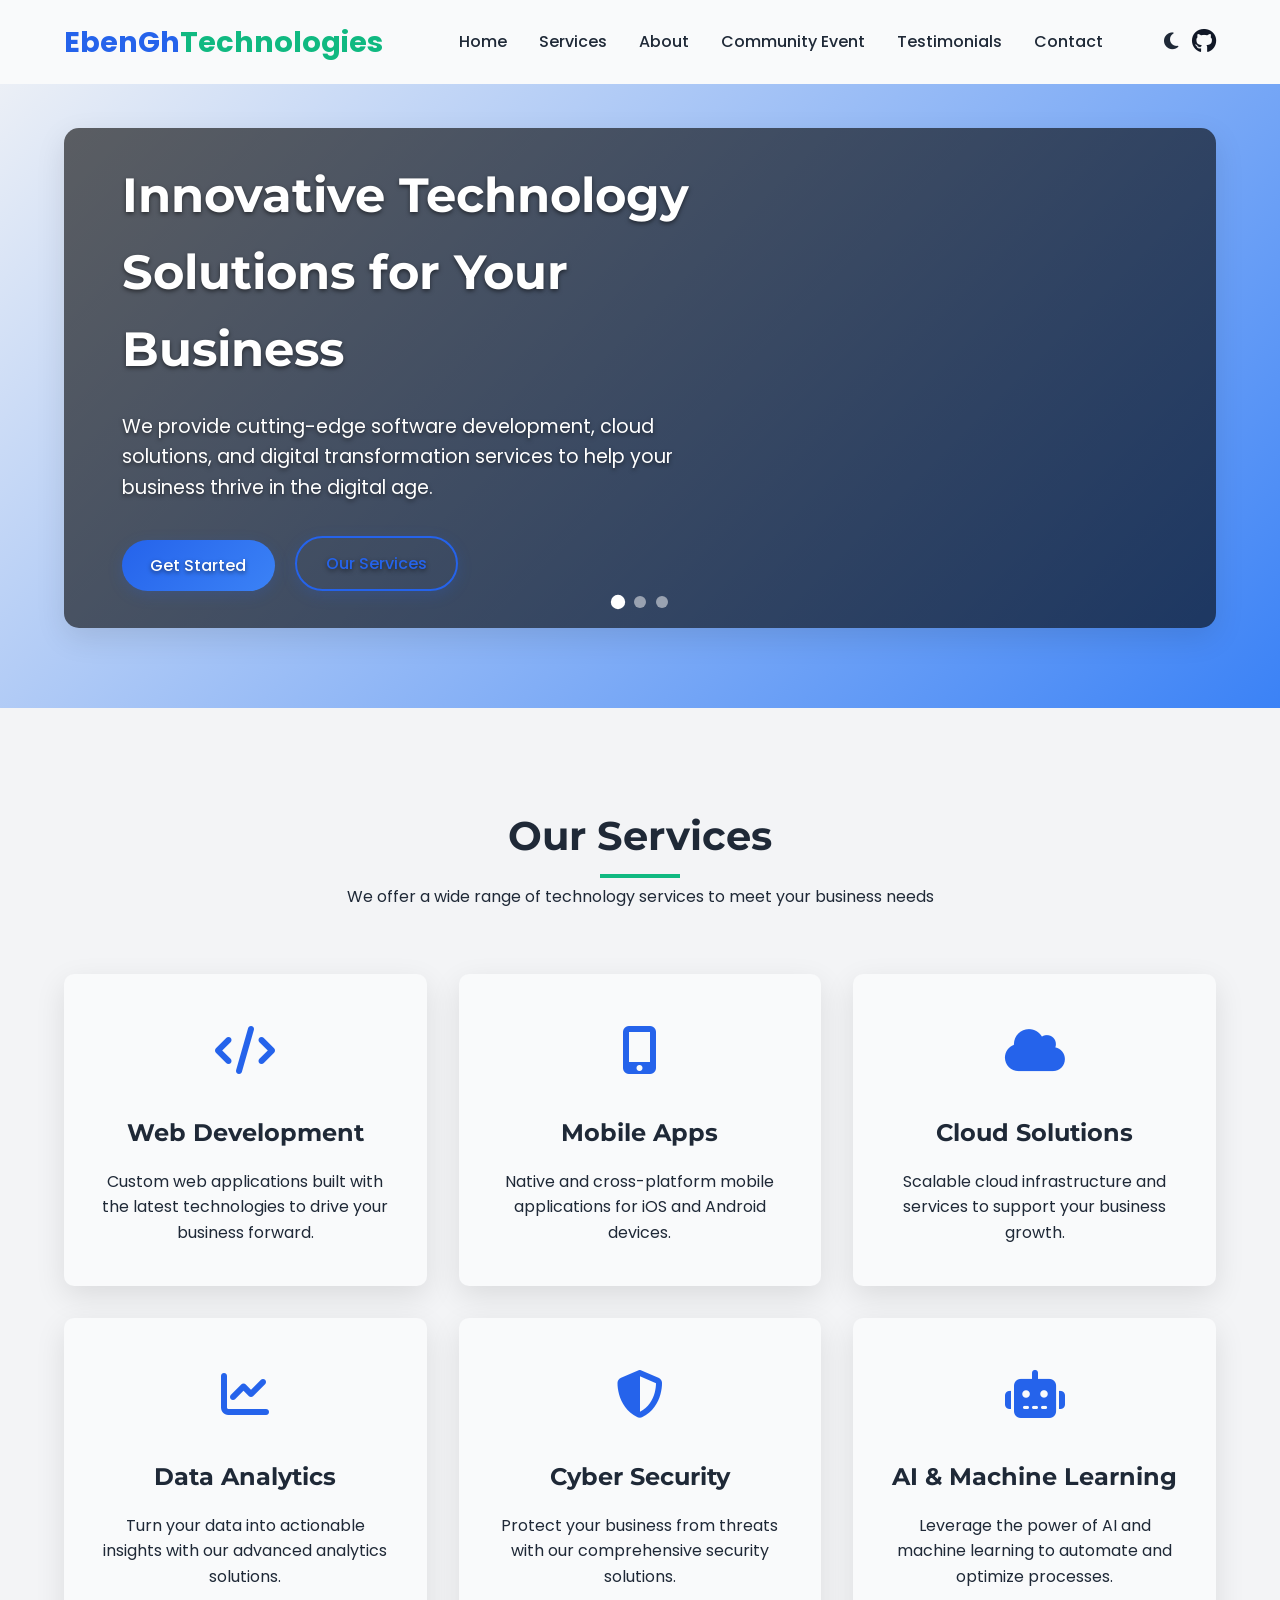
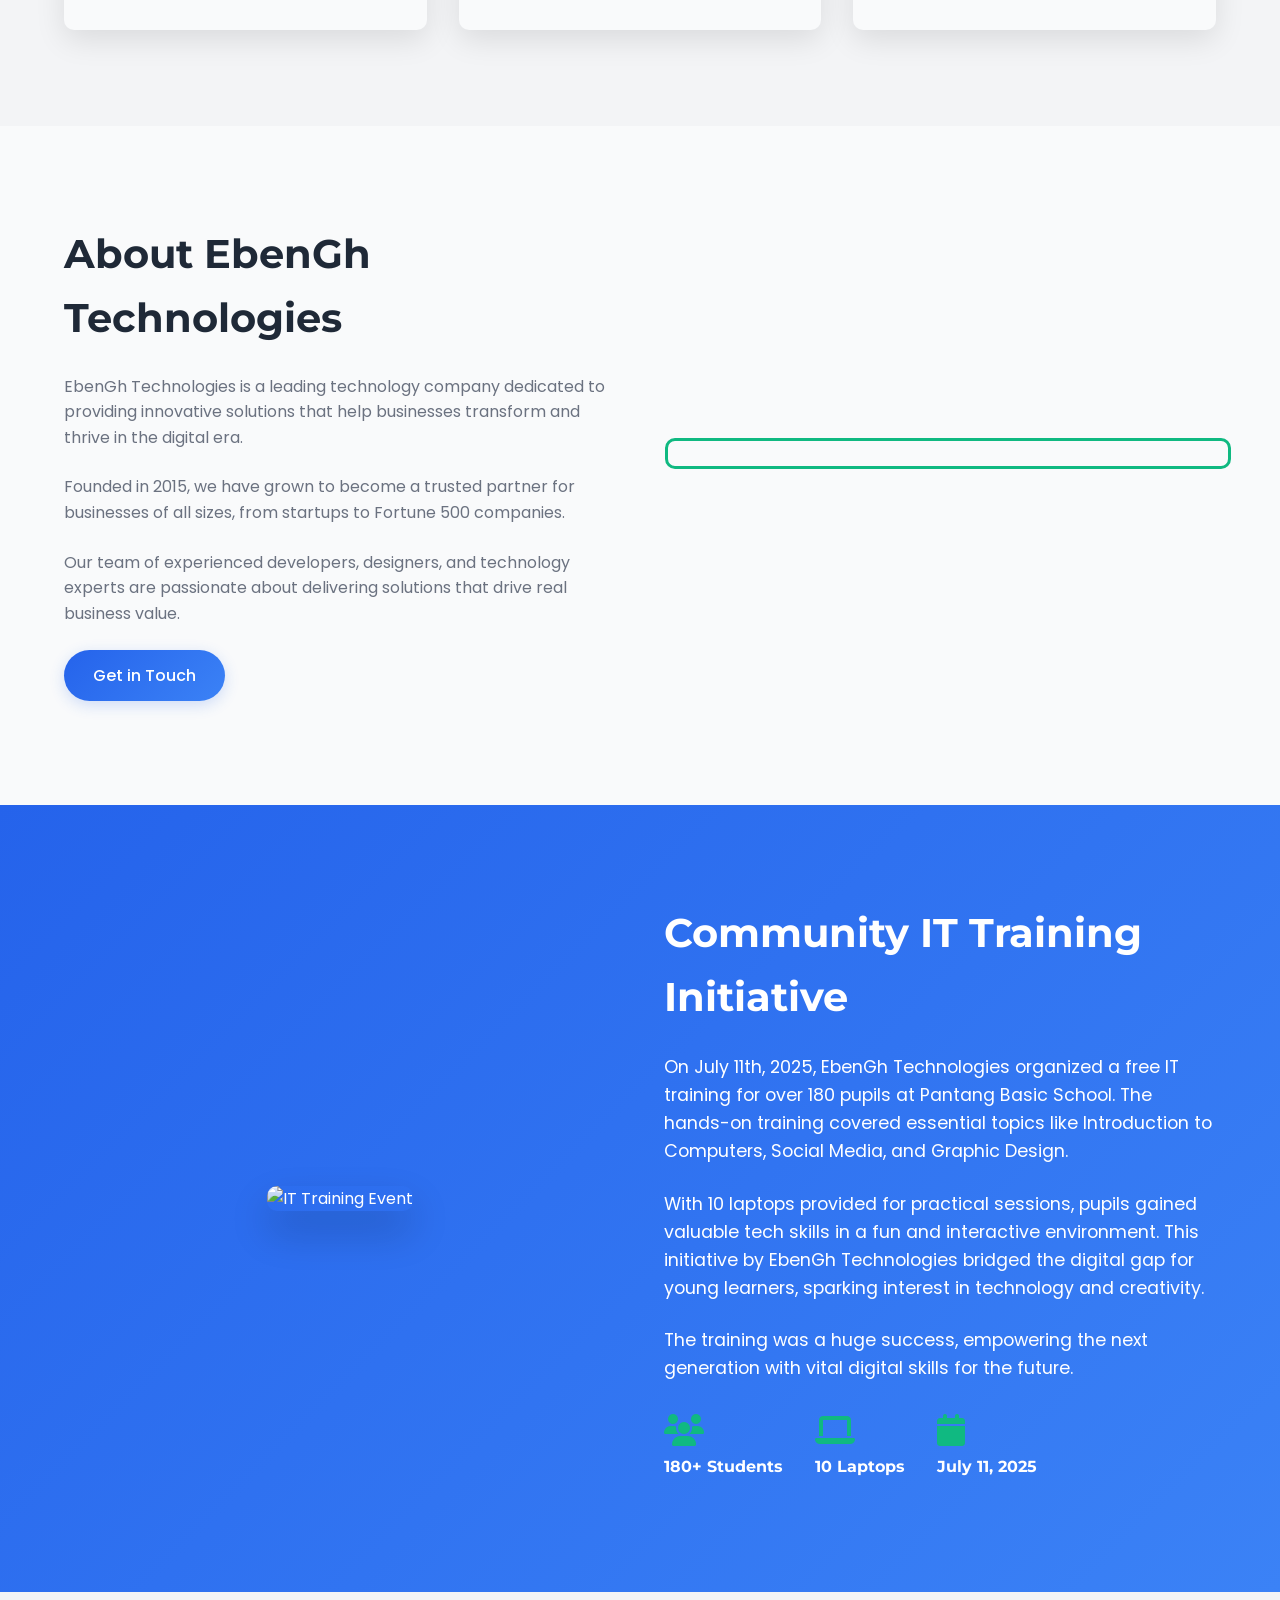
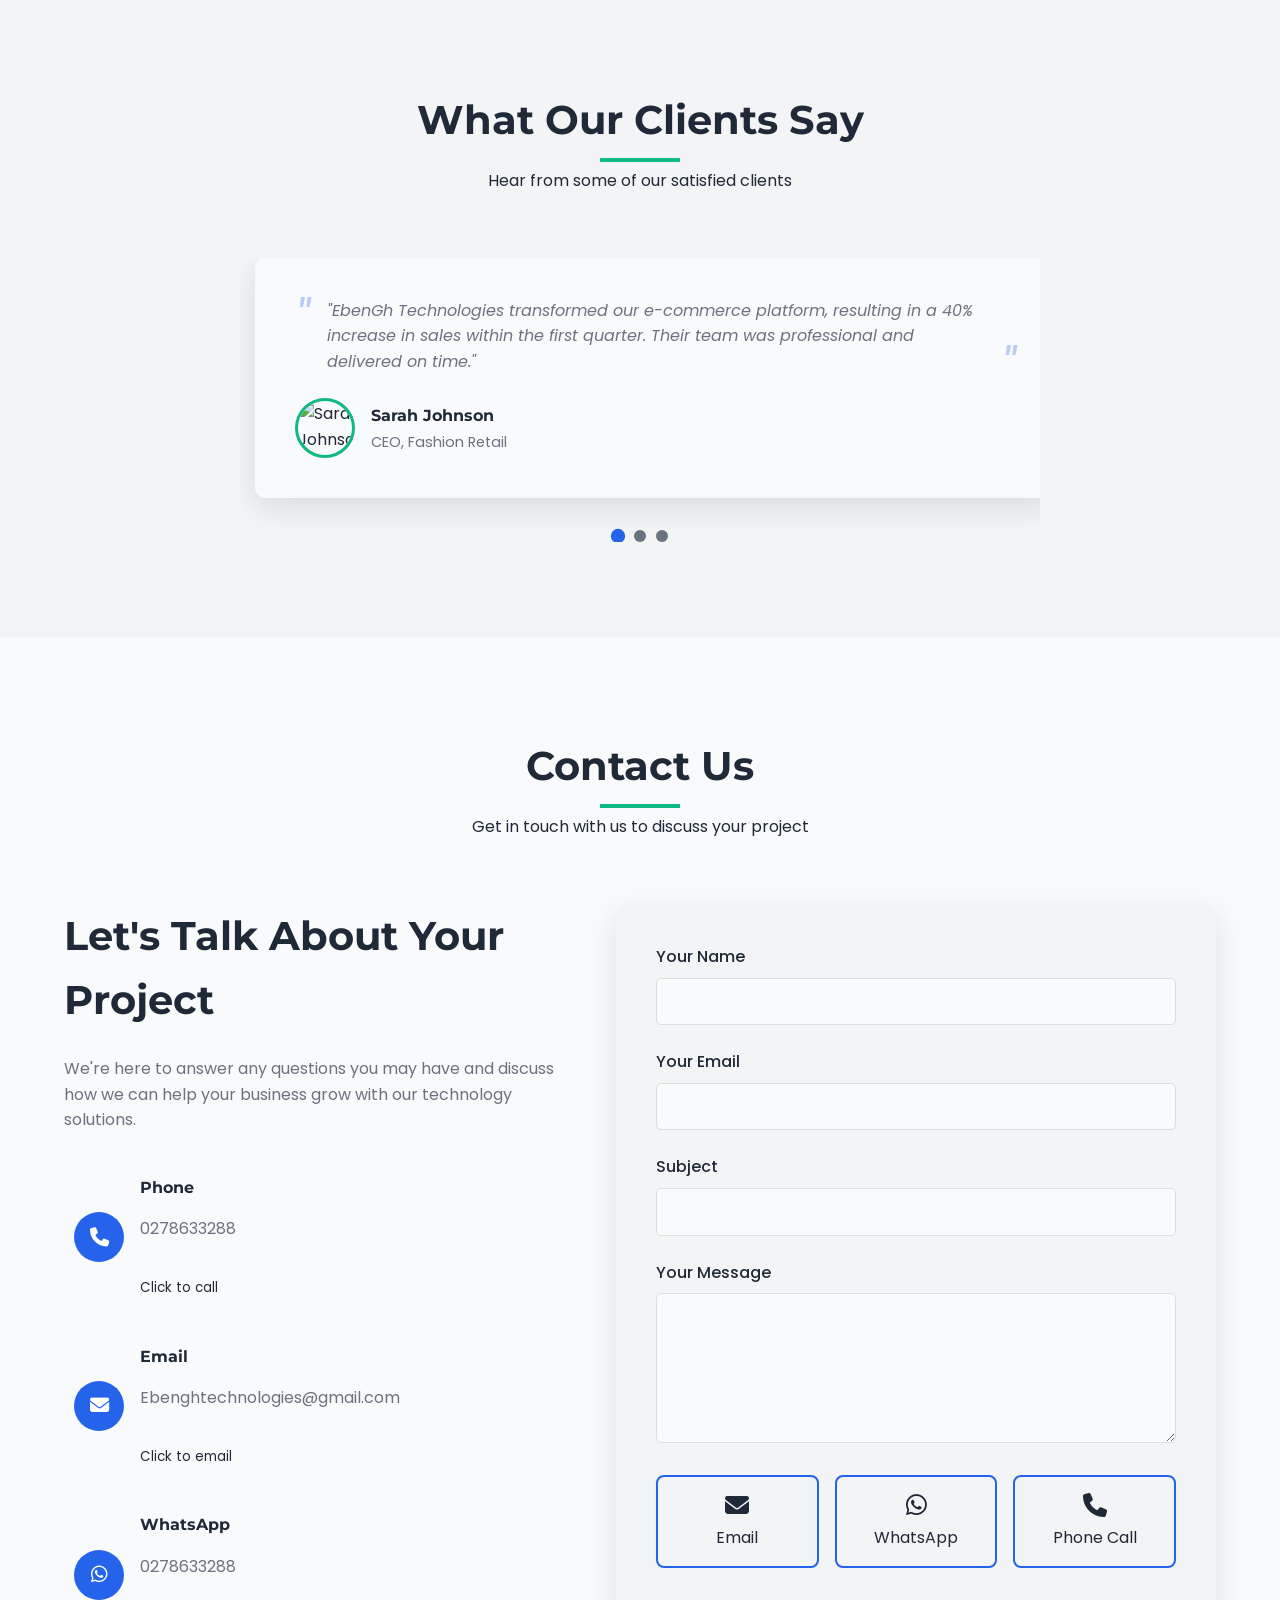
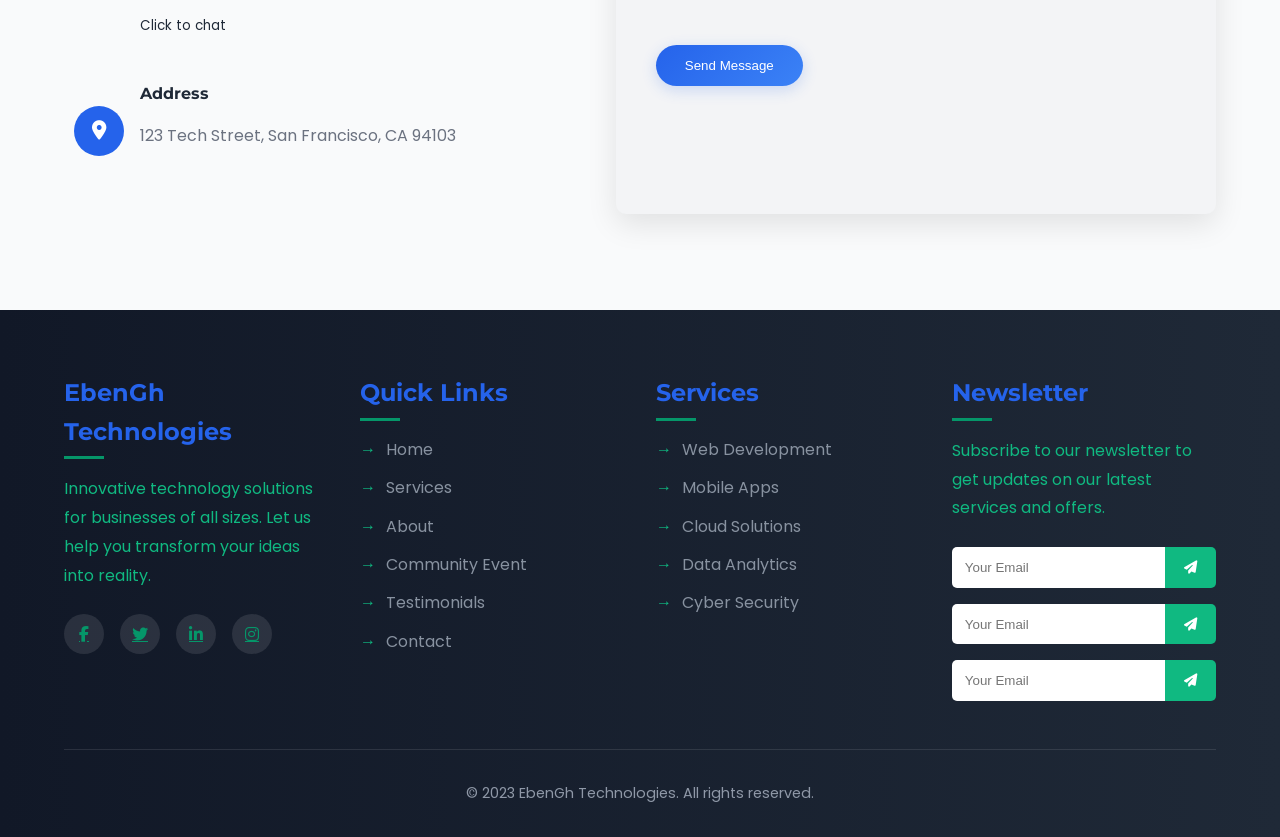
==== commit cafa62ec: "Update index.html" ====
--- a/index.html
+++ b/index.html
@@ -287,7 +287,7 @@
                             </div>
                             <div>
                                 <h4>Email</h4>
-                                <p>EbenGh-Technologies@gmail.com</p>
+                                <p>Ebenghtechnologies@gmail.com</p>
                                 <small>Click to email</small>
                             </div>
                         </div>
@@ -421,4 +421,5 @@
 
     <script src="script.js"></script>
 </body>
-</html>+
+</html>
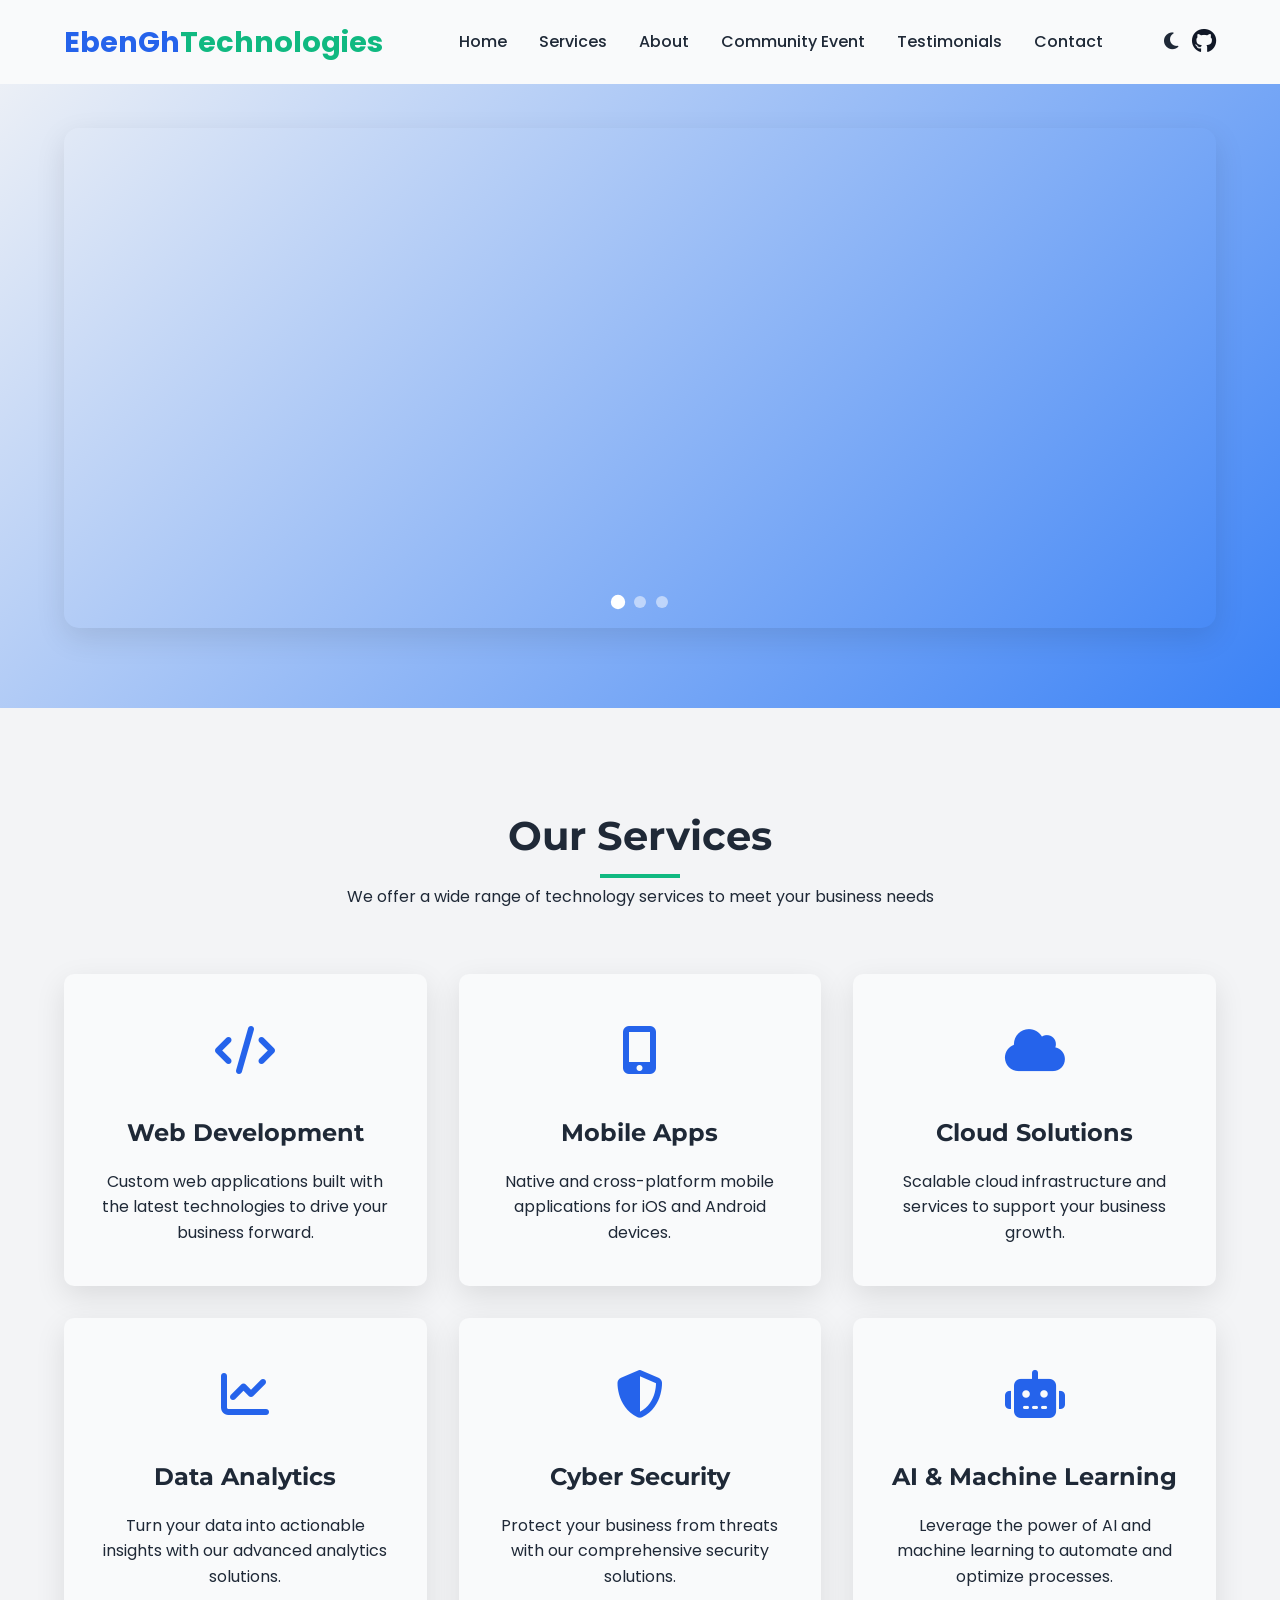
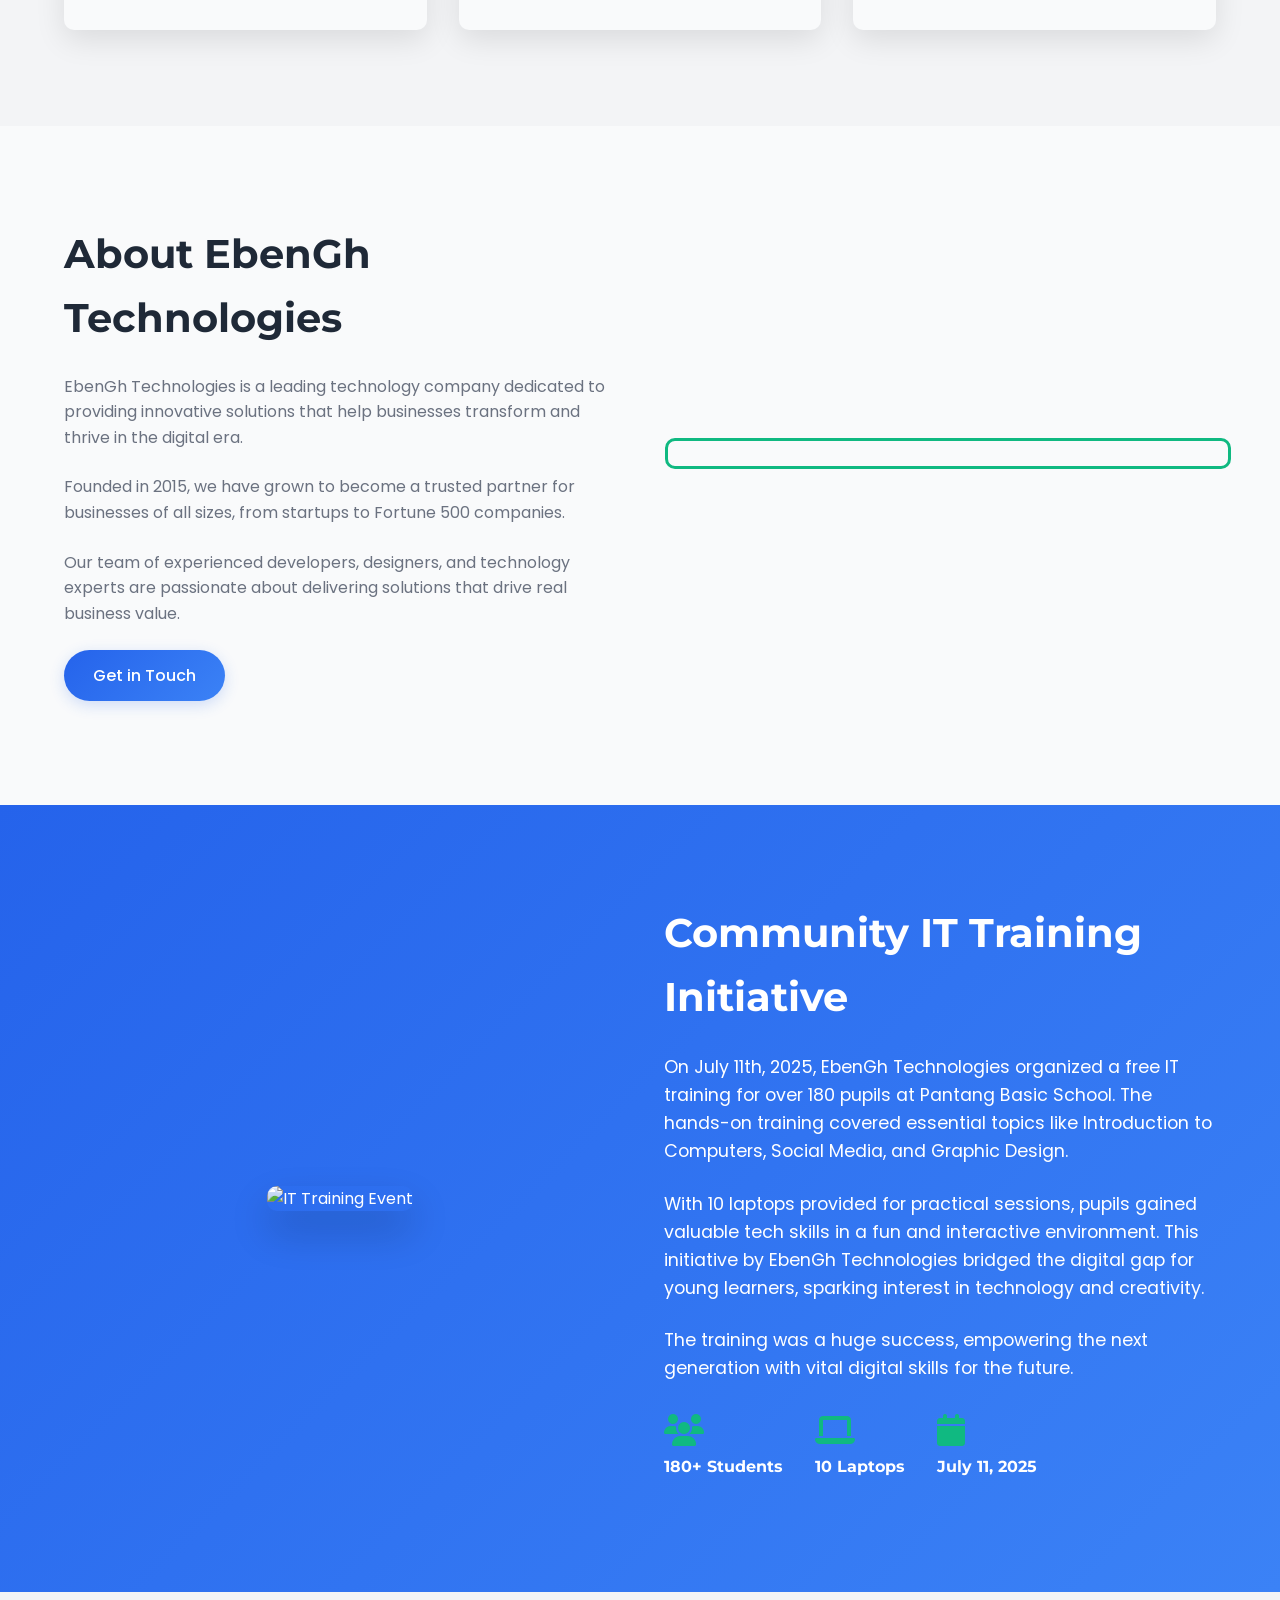
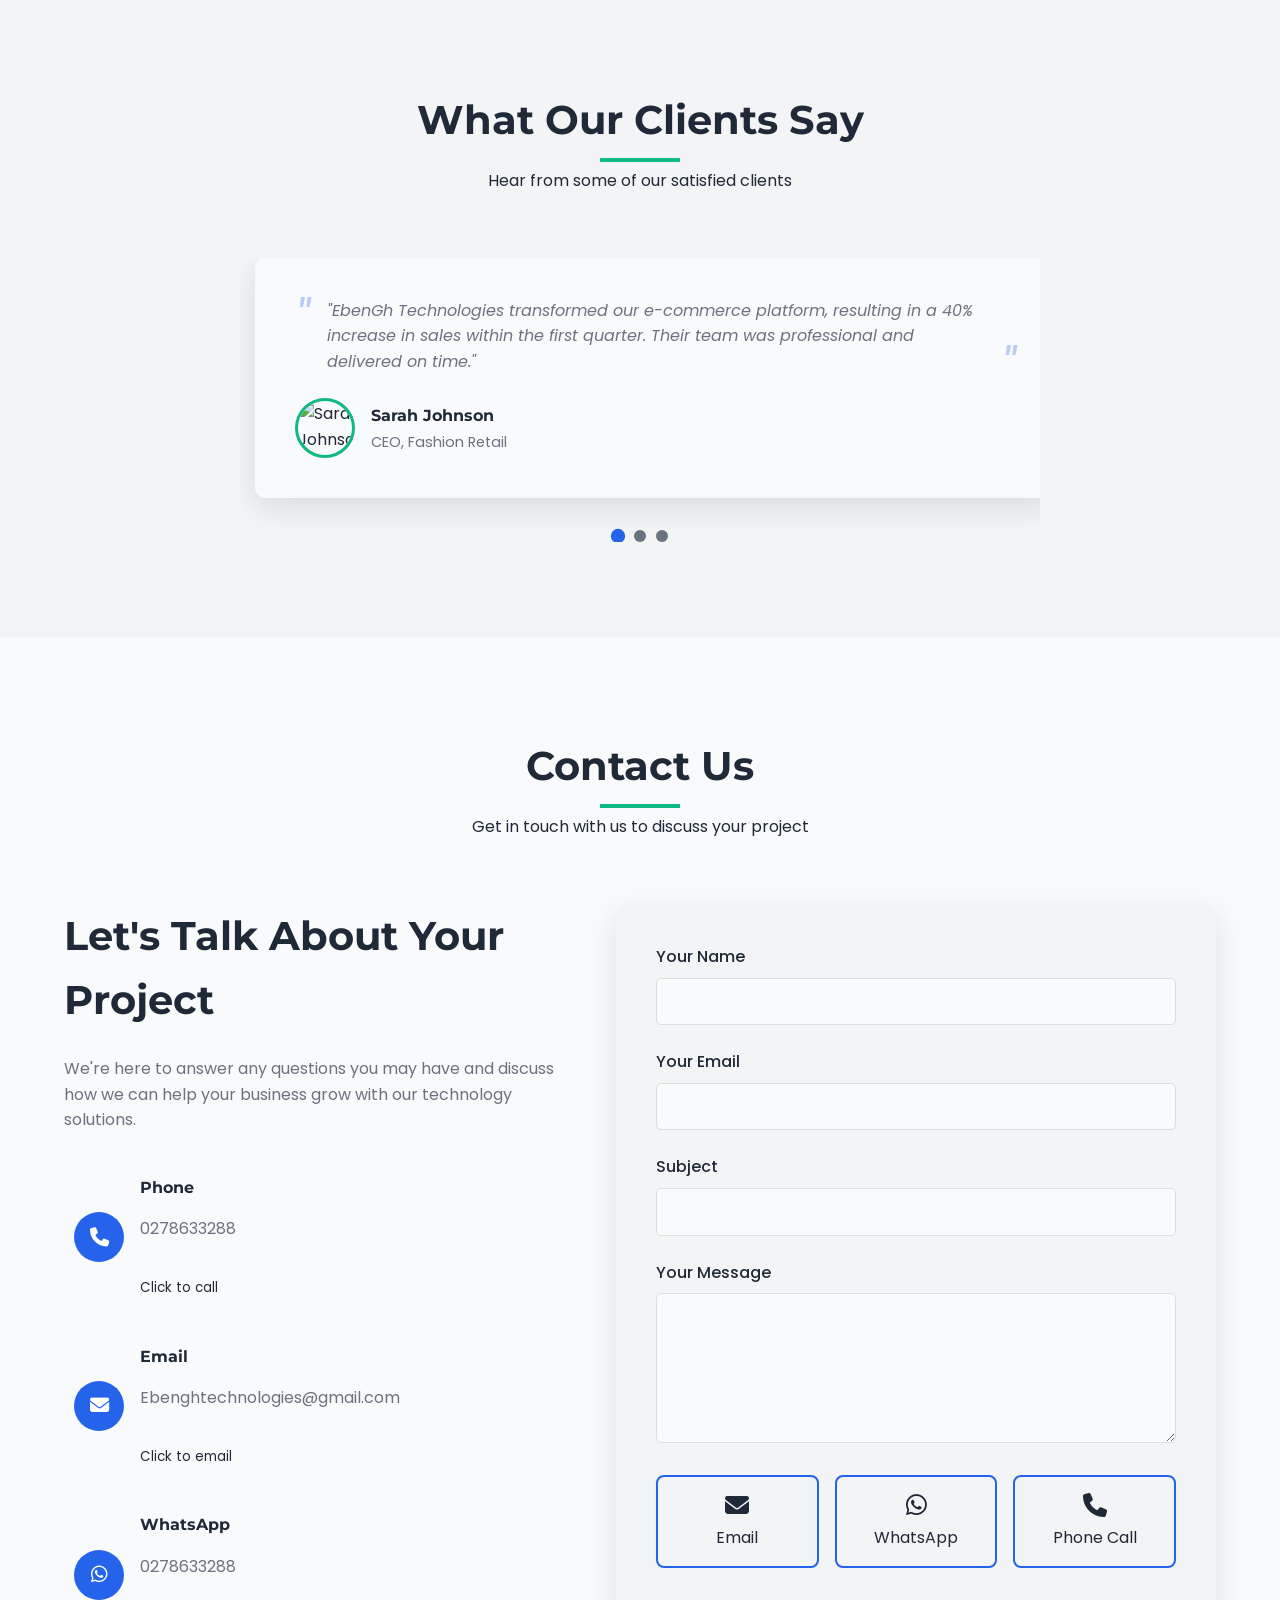
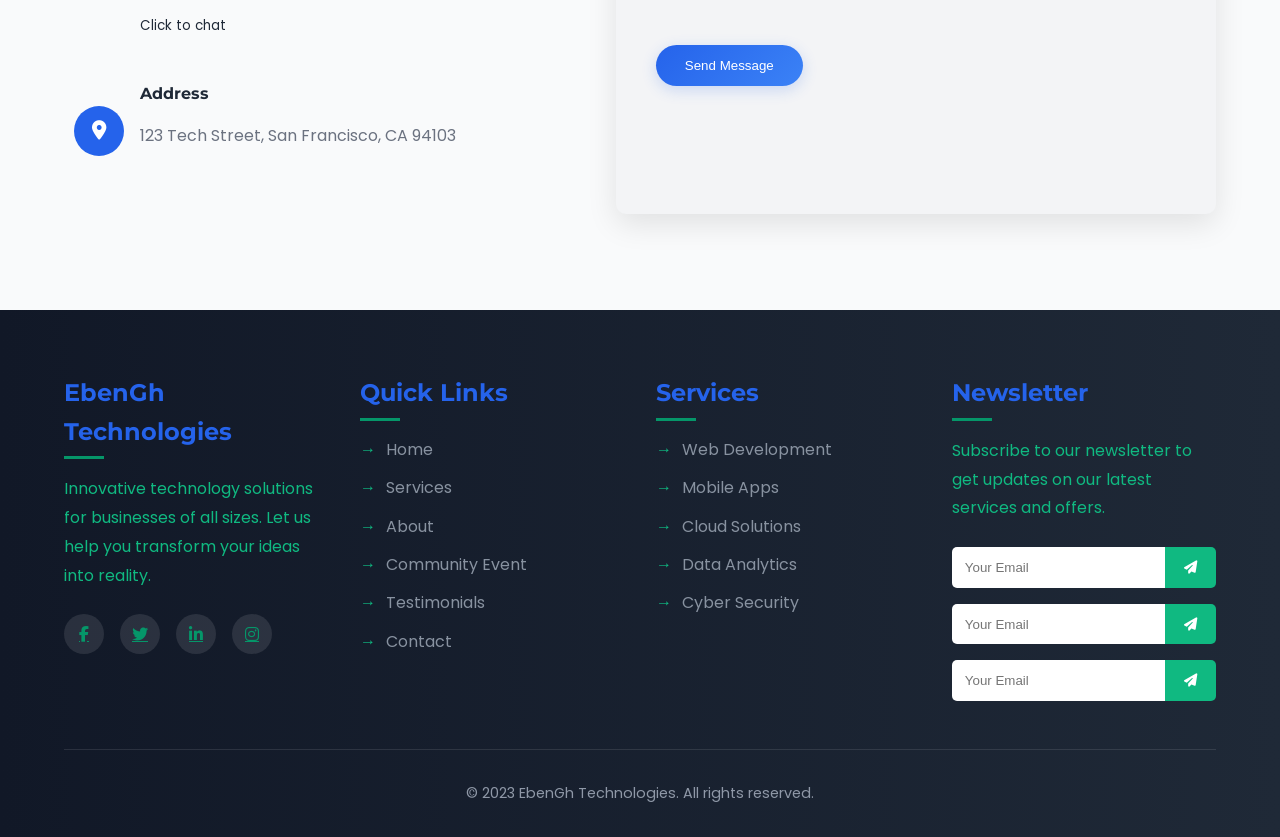
==== commit 6e8b8733: "Update index.html" ====
--- a/index.html
+++ b/index.html
@@ -3,7 +3,7 @@
 <head>
     <meta charset="UTF-8">
     <meta name="viewport" content="width=device-width, initial-scale=1.0">
-    <title>EbenGh Technologies | Innovative IT Solutions</title>
+    <title>EbenGh Technologies | Technology Giants</title>
     <link rel="stylesheet" href="https://cdnjs.cloudflare.com/ajax/libs/font-awesome/6.4.0/css/all.min.css">
     <link href="https://fonts.googleapis.com/css2?family=Montserrat:wght@400;500;600;700&family=Poppins:wght@300;400;500;600&display=swap" rel="stylesheet">
     <link rel="stylesheet" href="style.css">
@@ -38,8 +38,8 @@
         <div class="container">
             <div class="hero-content">
                 <div class="hero-text">
-                    <h1>Innovative Technology Solutions for Your Business</h1>
-                    <p>We provide cutting-edge software development, cloud solutions, and digital transformation services to help your business thrive in the digital age.</p>
+                    <h1>Free IT training for </h1>
+                    <p>Free IT Training to empower students and community to support their personal, academic, and professional growth. The initiative sought to close the digital gap by providing hands-on experience in computer operation, software tools and new technological advancements</p>
                     <div class="hero-buttons">
                         <a href="#contact" class="btn">Get Started</a>
                         <a href="#services" class="btn btn-outline">Our Services</a>
@@ -55,20 +55,11 @@
     <section class="hero" id="home">
         <div class="container">
             <div class="hero-slider">
-                <div class="hero-slide active" style="background: linear-gradient(rgba(0,0,0,0.6), rgba(0,0,0,0.6)), url('https://images.unsplash.com/photo-1507238691740-187a5b1d37b8?ixlib=rb-4.0.3&ixid=MnwxMjA3fDB8MHxwaG90by1wYWdlfHx8fGVufDB8fHx8&auto=format&fit=crop&w=800&q=80')">
-                    <div class="slide-content">
-                        <h1>Innovative Technology Solutions for Your Business</h1>
-                        <p>We provide cutting-edge software development, cloud solutions, and digital transformation services to help your business thrive in the digital age.</p>
-                        <div class="hero-buttons">
-                            <a href="#contact" class="btn">Get Started</a>
-                            <a href="#services" class="btn btn-outline">Our Services</a>
-                        </div>
-                    </div>
-                </div>
+               
                 <div class="hero-slide" style="background: linear-gradient(rgba(0,0,0,0.6), rgba(0,0,0,0.6)), url('https://images.unsplash.com/photo-1522071820081-009f0129c71c?ixlib=rb-4.0.3&ixid=MnwxMjA3fDB8MHxwaG90by1wYWdlfHx8fGVufDB8fHx8&auto=format&fit=crop&w=800&q=80')">
                     <div class="slide-content">
-                        <h1>Empowering Businesses Through Technology</h1>
-                        <p>From startups to enterprises, we deliver tailored solutions that drive growth and innovation.</p>
+                        <h1>Our Vision</h1>
+                        <p>In today's digital age, access to information technology (IT) skills is crucial for personal and professional growth. However, many individuals in our community face barriers to acquiring these skills due to financial constraints. To address this issue, we propose a Free Community IT Training program, designed to provide underserved populations with the IT skills they need to thrive.</p>
                         <div class="hero-buttons">
                             <a href="#about" class="btn">Learn More</a>
                             <a href="#contact" class="btn btn-outline">Contact Us</a>
@@ -77,8 +68,8 @@
                 </div>
                 <div class="hero-slide" style="background: linear-gradient(rgba(0,0,0,0.6), rgba(0,0,0,0.6)), url('https://images.unsplash.com/photo-1552664730-d307ca884978?ixlib=rb-4.0.3&ixid=MnwxMjA3fDB8MHxwaG90by1wYWdlfHx8fGVufDB8fHx8&auto=format&fit=crop&w=800&q=80')">
                     <div class="slide-content">
-                        <h1>Bridging the Digital Divide</h1>
-                        <p>Committed to community development through technology education and training.</p>
+                        <h1>Our Mission</h1>
+                        <p>Our mission is to bridge the digital divide by offering free IT training to individuals who lack access to these resources. We believe that everyone deserves the opportunity to develop the skills necessary to participate fully in the digital economy. Our program will provide training in essential IT skills, including computer basics, software applications, and online safety.</p>
                         <div class="hero-buttons">
                             <a href="#event" class="btn">Our Initiatives</a>
                             <a href="#contact" class="btn btn-outline">Get Involved</a>
@@ -423,3 +414,6 @@
 </body>
 
 </html>
+
+
+
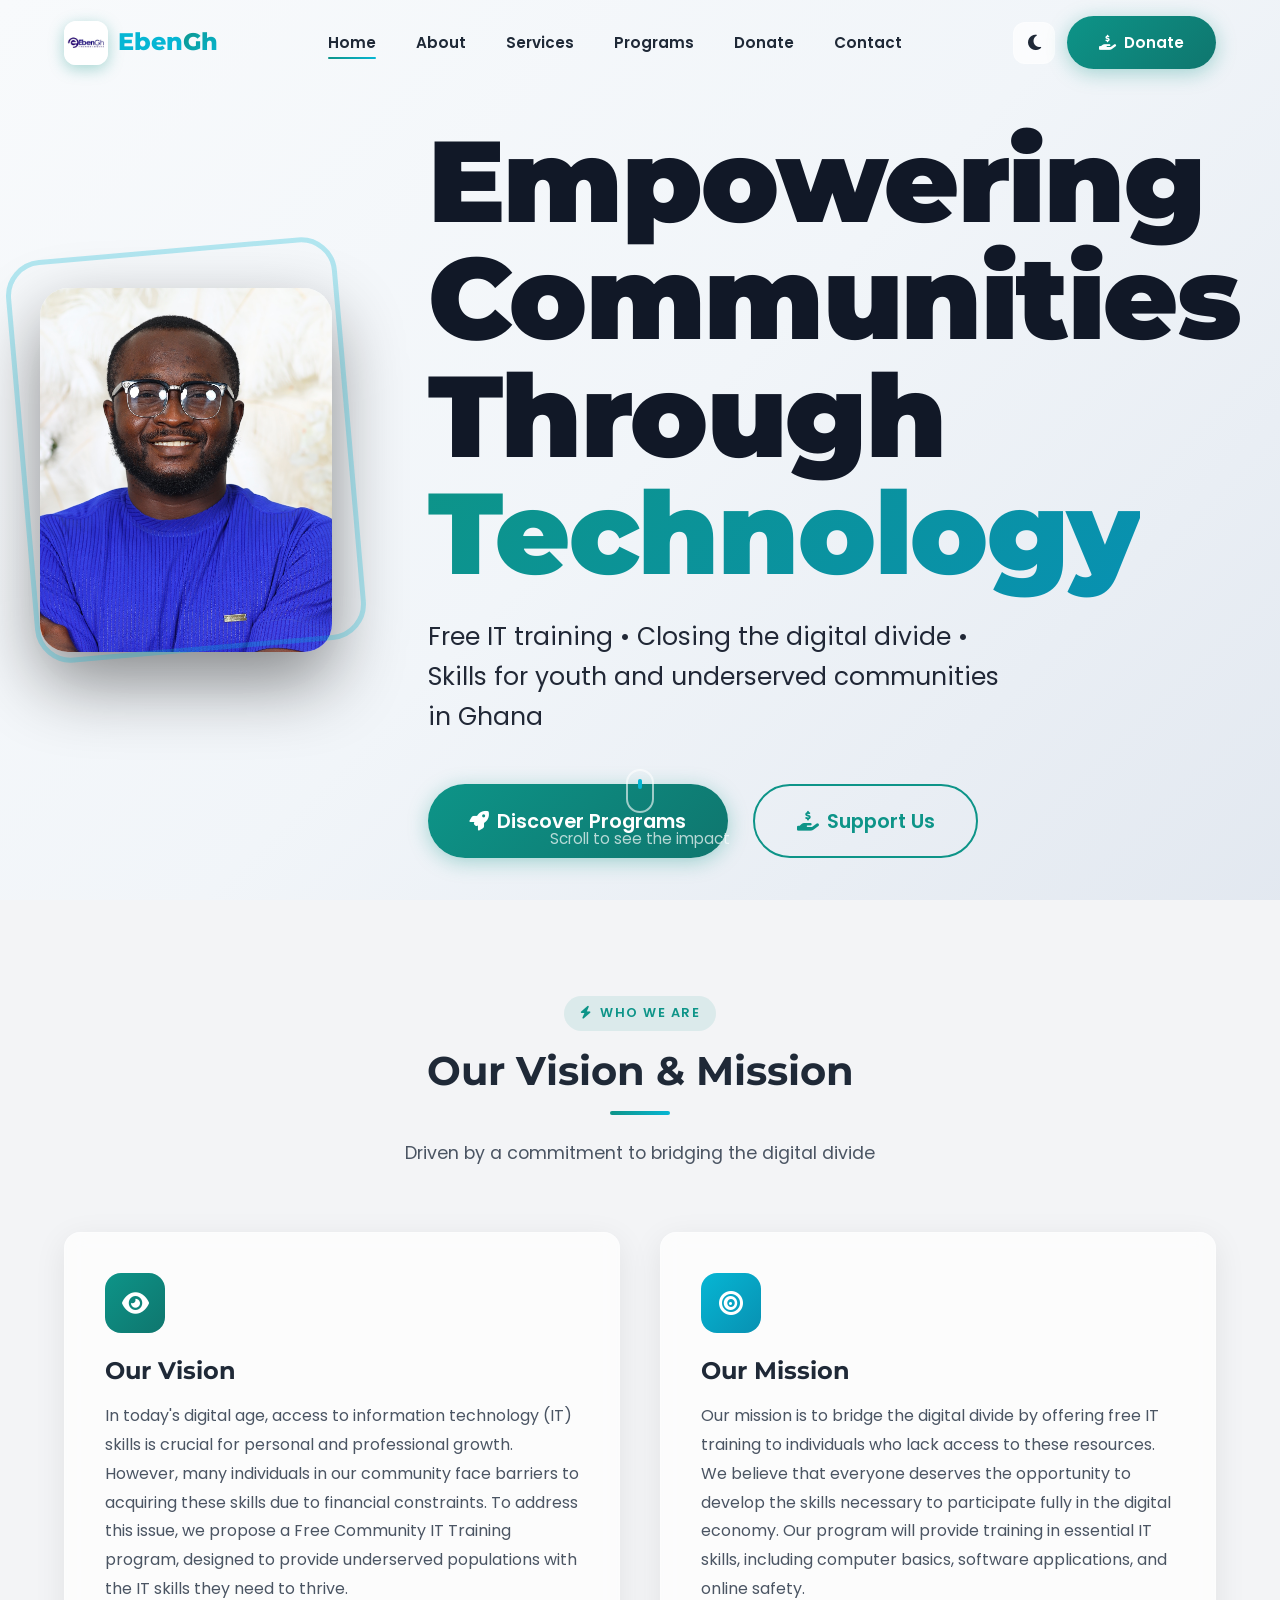
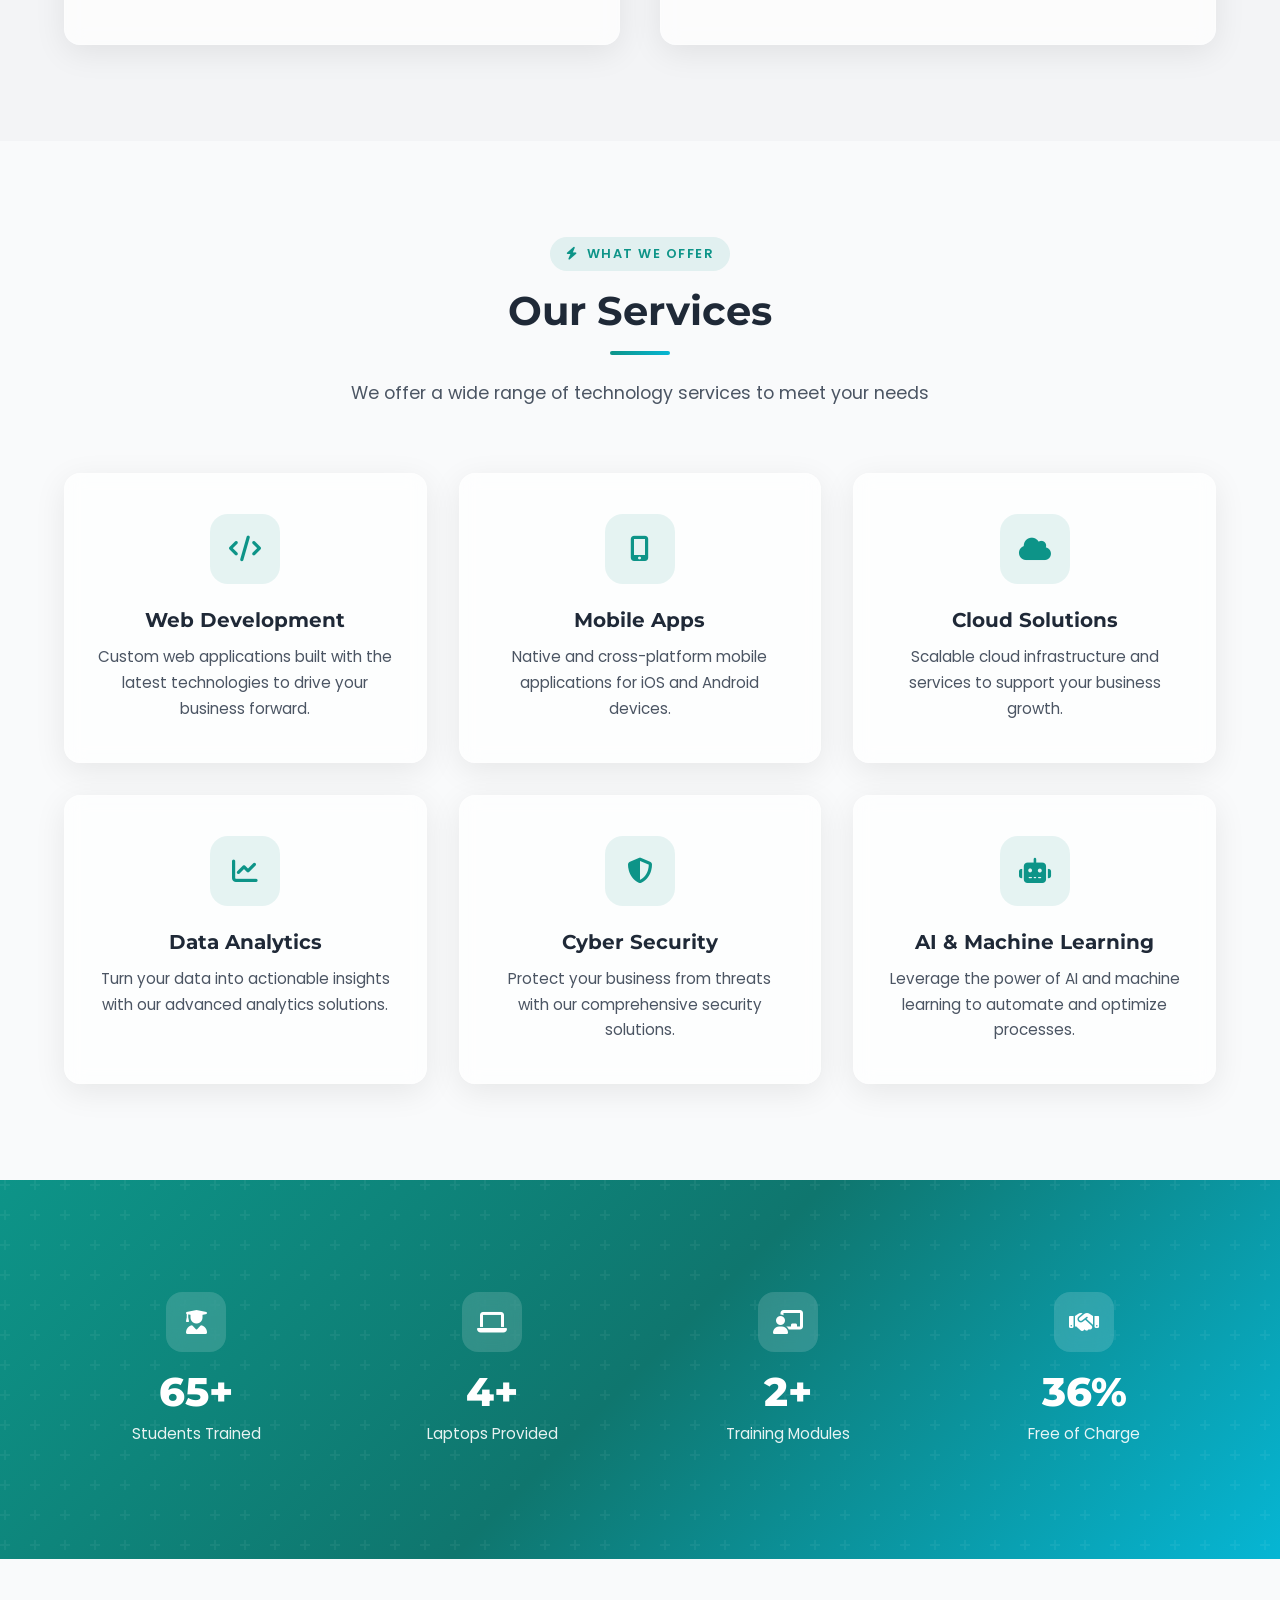
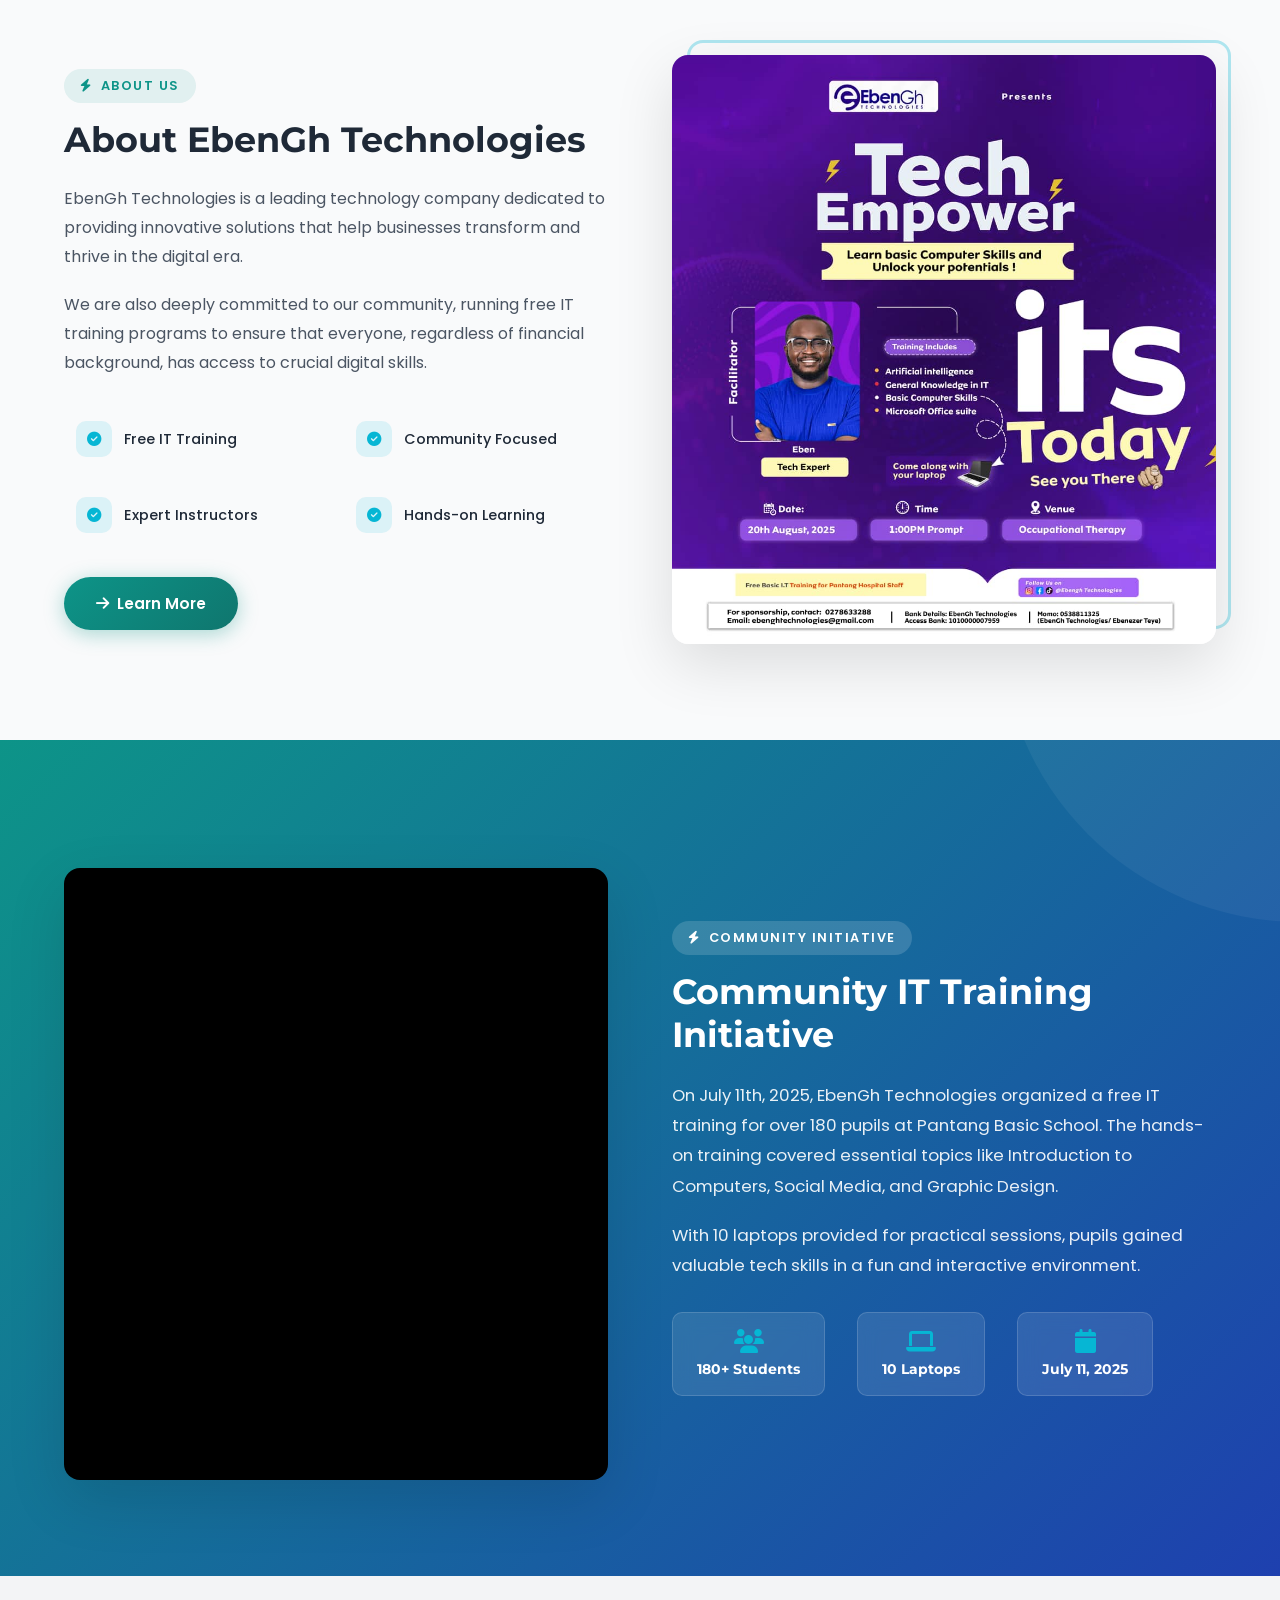
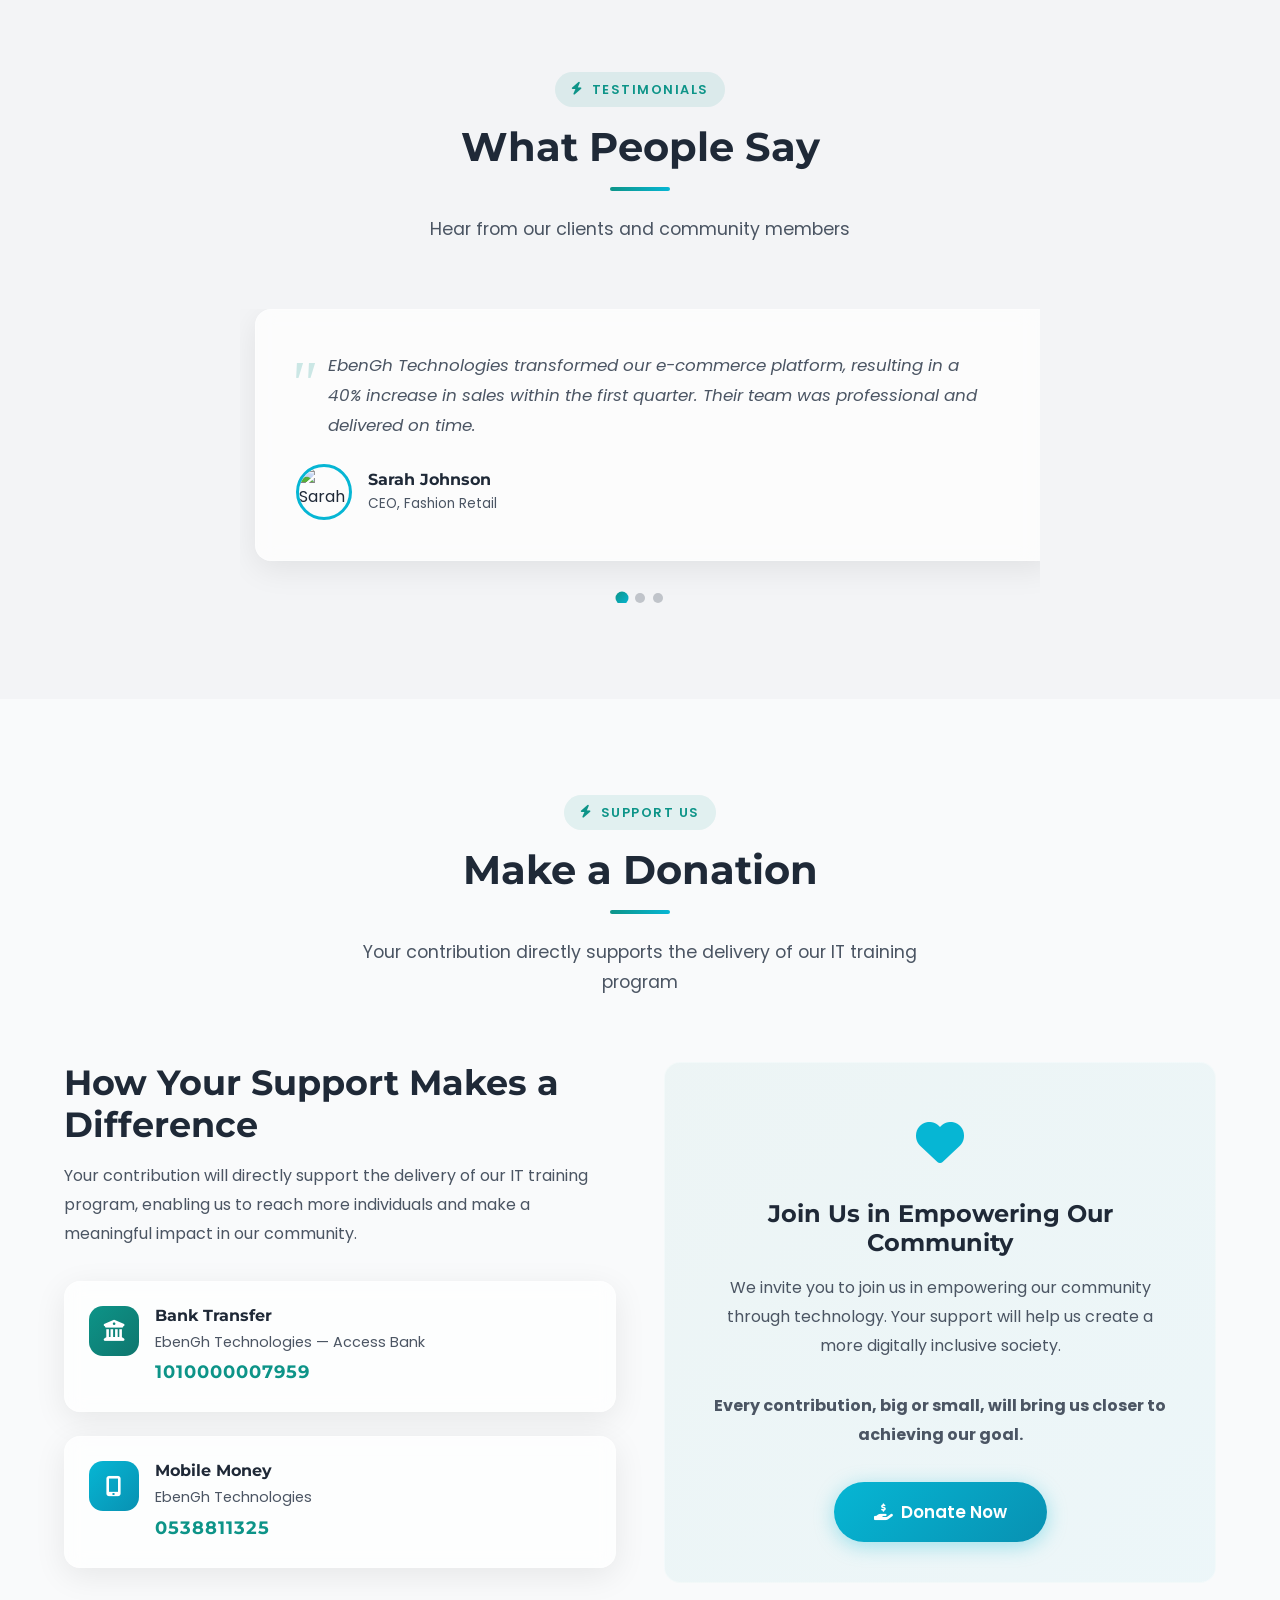
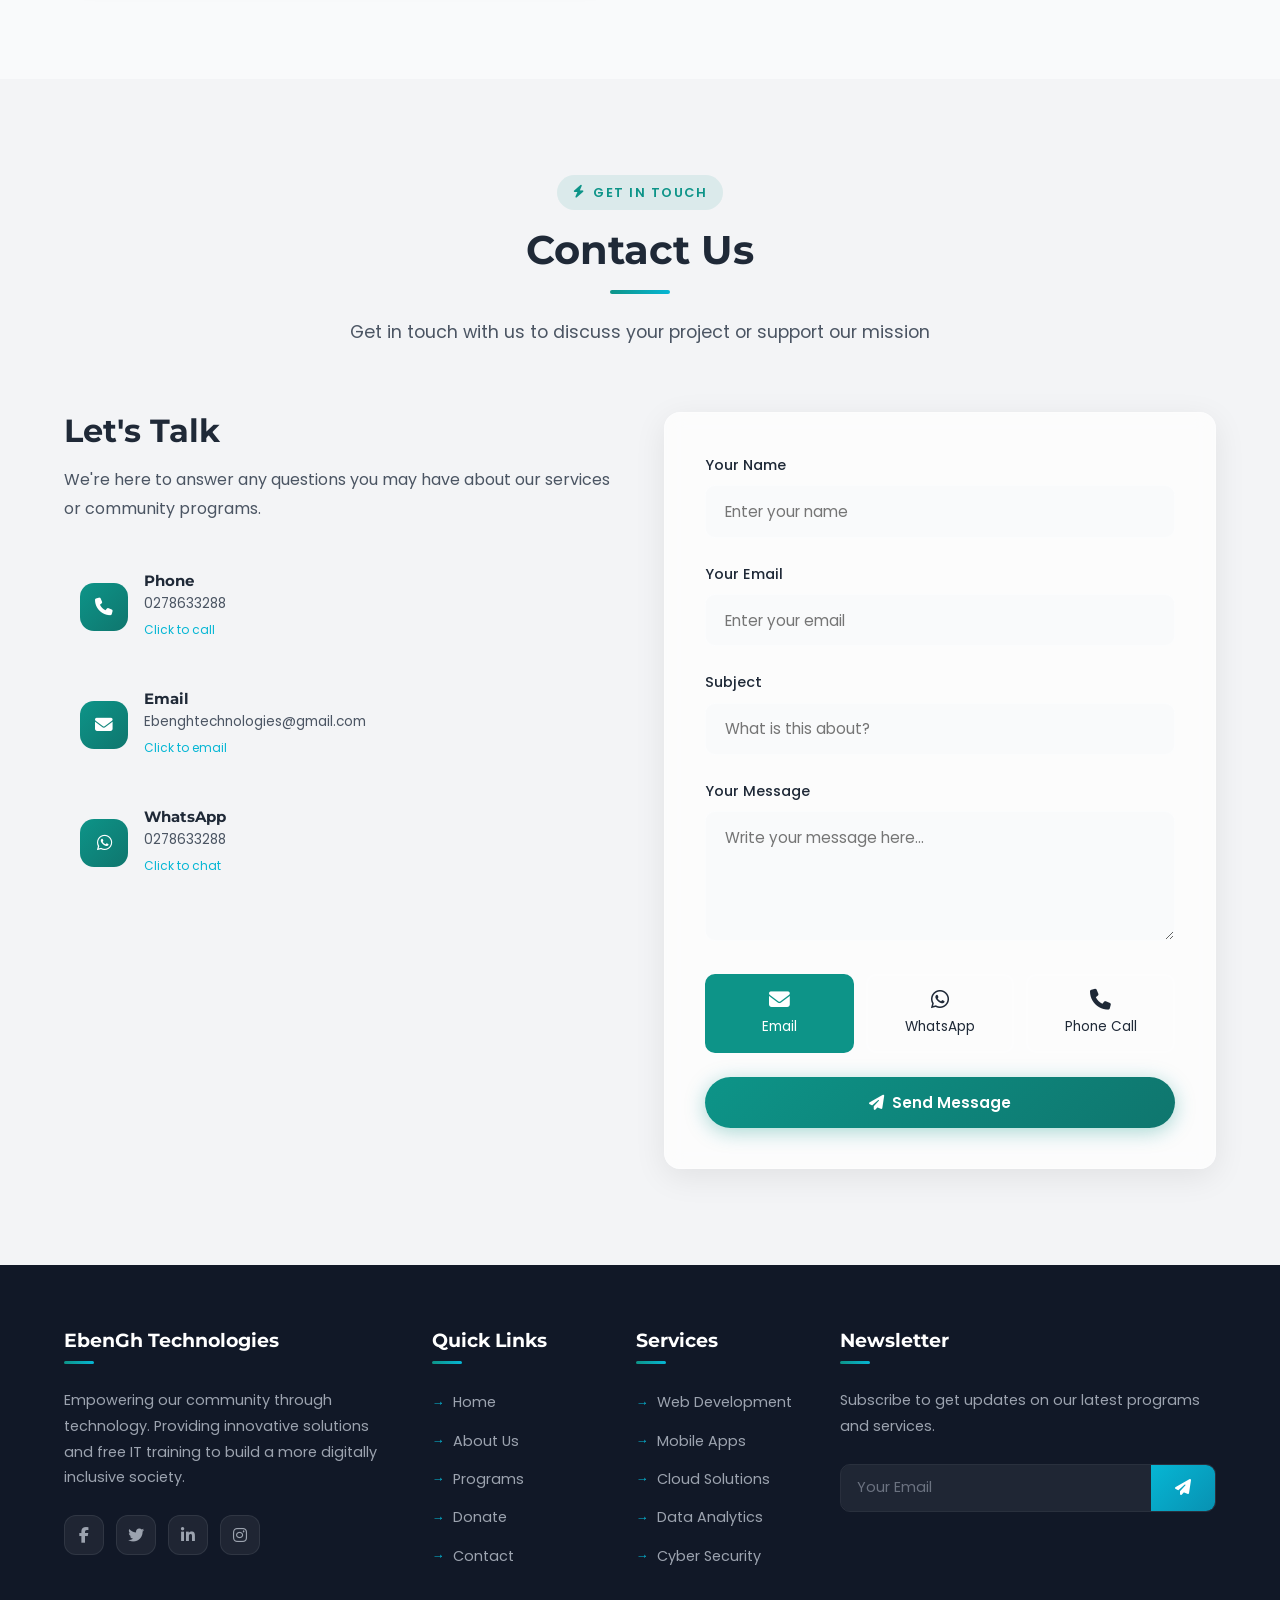
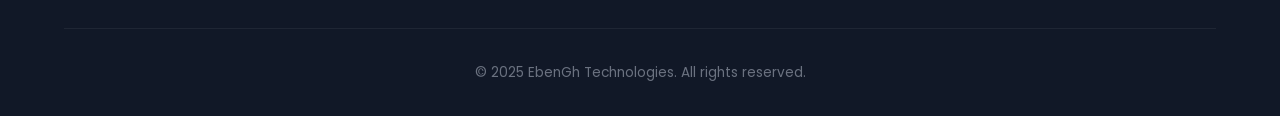
==== commit c537a067: "Modernized UI, dual-layer hero, video fixes" ====
--- a/index.html
+++ b/index.html
@@ -1,419 +1,570 @@
-<!DOCTYPE html>
-<html lang="en">
-<head>
-    <meta charset="UTF-8">
-    <meta name="viewport" content="width=device-width, initial-scale=1.0">
-    <title>EbenGh Technologies | Technology Giants</title>
-    <link rel="stylesheet" href="https://cdnjs.cloudflare.com/ajax/libs/font-awesome/6.4.0/css/all.min.css">
-    <link href="https://fonts.googleapis.com/css2?family=Montserrat:wght@400;500;600;700&family=Poppins:wght@300;400;500;600&display=swap" rel="stylesheet">
-    <link rel="stylesheet" href="style.css">
-</head>
-<body>
-    <!-- Header & Navigation -->
-    <header>
-        <div class="container">
-            <nav>
-                <div class="logo">EbenGh<span>Technologies</span></div>
-                <ul class="nav-links">
-                    <li><a href="#home">Home</a></li>
-                    <li><a href="#services">Services</a></li>
-                    <li><a href="#about">About</a></li>
-                    <li><a href="#event">Community Event</a></li>
-                    <li><a href="#testimonials">Testimonials</a></li>
-                    <li><a href="#contact">Contact</a></li>
-                </ul>
-                <button class="theme-toggle" id="themeToggle">
-                    <i class="fas fa-moon"></i>
-                </button>
-                <a href="#" class="git"><i class="fab fa-github"></i></a>
-                <div class="menu-toggle">
-                    <i class="fas fa-bars"></i>
-                </div>
-            </nav>
-        </div>
-    </header>
-
-    <!-- Hero Section -->
-    <!-- <section class="hero" id="home">
-        <div class="container">
-            <div class="hero-content">
-                <div class="hero-text">
-                    <h1>Free IT training for </h1>
-                    <p>Free IT Training to empower students and community to support their personal, academic, and professional growth. The initiative sought to close the digital gap by providing hands-on experience in computer operation, software tools and new technological advancements</p>
-                    <div class="hero-buttons">
-                        <a href="#contact" class="btn">Get Started</a>
-                        <a href="#services" class="btn btn-outline">Our Services</a>
-                    </div>
-                </div>
-                <div class="hero-image">
-                    <img src="https://images.unsplash.com/photo-1507238691740-187a5b1d37b8?ixlib=rb-4.0.3&ixid=MnwxMjA3fDB8MHxwaG90by1wYWdlfHx8fGVufDB8fHx8&auto=format&fit=crop&w=800&q=80" alt="Technology Illustration">
-                </div>
-            </div>
-        </div>
-    </section> -->
-
-    <section class="hero" id="home">
-        <div class="container">
-            <div class="hero-slider">
-               
-                <div class="hero-slide" style="background: linear-gradient(rgba(0,0,0,0.6), rgba(0,0,0,0.6)), url('https://images.unsplash.com/photo-1522071820081-009f0129c71c?ixlib=rb-4.0.3&ixid=MnwxMjA3fDB8MHxwaG90by1wYWdlfHx8fGVufDB8fHx8&auto=format&fit=crop&w=800&q=80')">
-                    <div class="slide-content">
-                        <h1>Our Vision</h1>
-                        <p>In today's digital age, access to information technology (IT) skills is crucial for personal and professional growth. However, many individuals in our community face barriers to acquiring these skills due to financial constraints. To address this issue, we propose a Free Community IT Training program, designed to provide underserved populations with the IT skills they need to thrive.</p>
-                        <div class="hero-buttons">
-                            <a href="#about" class="btn">Learn More</a>
-                            <a href="#contact" class="btn btn-outline">Contact Us</a>
-                        </div>
-                    </div>
-                </div>
-                <div class="hero-slide" style="background: linear-gradient(rgba(0,0,0,0.6), rgba(0,0,0,0.6)), url('https://images.unsplash.com/photo-1552664730-d307ca884978?ixlib=rb-4.0.3&ixid=MnwxMjA3fDB8MHxwaG90by1wYWdlfHx8fGVufDB8fHx8&auto=format&fit=crop&w=800&q=80')">
-                    <div class="slide-content">
-                        <h1>Our Mission</h1>
-                        <p>Our mission is to bridge the digital divide by offering free IT training to individuals who lack access to these resources. We believe that everyone deserves the opportunity to develop the skills necessary to participate fully in the digital economy. Our program will provide training in essential IT skills, including computer basics, software applications, and online safety.</p>
-                        <div class="hero-buttons">
-                            <a href="#event" class="btn">Our Initiatives</a>
-                            <a href="#contact" class="btn btn-outline">Get Involved</a>
-                        </div>
-                    </div>
-                </div>
-                <div class="hero-nav">
-                    <div class="hero-dot active"></div>
-                    <div class="hero-dot"></div>
-                    <div class="hero-dot"></div>
-                </div>
-            </div>
-        </div>
-    </section>
-
-    <!-- Services Section -->
-    <section class="services" id="services">
-        <div class="container">
-            <div class="section-title">
-                <h2>Our Services</h2>
-                <p>We offer a wide range of technology services to meet your business needs</p>
-            </div>
-            <div class="services-grid">
-                <div class="service-card animate-on-scroll">
-                    <div class="service-icon">
-                        <i class="fas fa-code"></i>
-                    </div>
-                    <h3>Web Development</h3>
-                    <p>Custom web applications built with the latest technologies to drive your business forward.</p>
-                </div>
-                <div class="service-card animate-on-scroll">
-                    <div class="service-icon">
-                        <i class="fas fa-mobile-alt"></i>
-                    </div>
-                    <h3>Mobile Apps</h3>
-                    <p>Native and cross-platform mobile applications for iOS and Android devices.</p>
-                </div>
-                <div class="service-card animate-on-scroll">
-                    <div class="service-icon">
-                        <i class="fas fa-cloud"></i>
-                    </div>
-                    <h3>Cloud Solutions</h3>
-                    <p>Scalable cloud infrastructure and services to support your business growth.</p>
-                </div>
-                <div class="service-card animate-on-scroll">
-                    <div class="service-icon">
-                        <i class="fas fa-chart-line"></i>
-                    </div>
-                    <h3>Data Analytics</h3>
-                    <p>Turn your data into actionable insights with our advanced analytics solutions.</p>
-                </div>
-                <div class="service-card animate-on-scroll">
-                    <div class="service-icon">
-                        <i class="fas fa-shield-alt"></i>
-                    </div>
-                    <h3>Cyber Security</h3>
-                    <p>Protect your business from threats with our comprehensive security solutions.</p>
-                </div>
-                <div class="service-card animate-on-scroll">
-                    <div class="service-icon">
-                        <i class="fas fa-robot"></i>
-                    </div>
-                    <h3>AI & Machine Learning</h3>
-                    <p>Leverage the power of AI and machine learning to automate and optimize processes.</p>
-                </div>
-            </div>
-        </div>
-    </section>
-
-    <!-- About Section -->
-    <section class="about" id="about">
-        <div class="container">
-            <div class="about-content">
-                <div class="about-text animate-on-scroll">
-                    <h2>About EbenGh Technologies</h2>
-                    <p>EbenGh Technologies is a leading technology company dedicated to providing innovative solutions that help businesses transform and thrive in the digital era.</p>
-                    <p>Founded in 2015, we have grown to become a trusted partner for businesses of all sizes, from startups to Fortune 500 companies.</p>
-                    <p>Our team of experienced developers, designers, and technology experts are passionate about delivering solutions that drive real business value.</p>
-                    <a href="#contact" class="btn">Get in Touch</a>
-                </div>
-                <div class="about-image animate-on-scroll">
-                    <!-- <img src="https://images.unsplash.com/photo-1522071820081-009f0129c71c?ixlib=rb-4.0.3&ixid=MnwxMjA3fDB8MHxwaG90by1wYWdlfHx8fGVufDB8fHx8&auto=format&fit=crop&w=800&q=80" alt="Our Team"> -->
-                    <img src="https://media.licdn.com/dms/image/v2/D4E22AQE4gGpLcN5c8w/feedshare-shrink_800/B4EZgw1ZJEGwAg-/0/1753165961912?e=2147483647&v=beta&t=xcXH5IEetSg7Z8zUsr1MPH_liXtFvMqcjKr3avZLfSc" alt="">
-                </div>
-            </div>
-        </div>
-    </section>
-
-    <!-- Community Event Section -->
-    <section class="event" id="event">
-        <div class="container">
-            <div class="event-content">
-                <div class="event-image animate-on-scroll">
-                    <img src="https://images.unsplash.com/photo-1523240795612-9a054b0db644?ixlib=rb-4.0.3&ixid=MnwxMjA3fDB8MHxwaG90by1wYWdlfHx8fGVufDB8fHx8&auto=format&fit=crop&w=800&q=80" alt="IT Training Event">
-                </div>
-                <div class="event-text animate-on-scroll">
-                    <h2>Community IT Training Initiative</h2>
-                    <p>On July 11th, 2025, EbenGh Technologies organized a free IT training for over 180 pupils at Pantang Basic School. The hands-on training covered essential topics like Introduction to Computers, Social Media, and Graphic Design.</p>
-                    <p>With 10 laptops provided for practical sessions, pupils gained valuable tech skills in a fun and interactive environment. This initiative by EbenGh Technologies bridged the digital gap for young learners, sparking interest in technology and creativity.</p>
-                    <p>The training was a huge success, empowering the next generation with vital digital skills for the future.</p>
-                    <div class="event-details">
-                        <div class="event-detail">
-                            <i class="fas fa-users"></i>
-                            <h4>180+ Students</h4>
-                        </div>
-                        <div class="event-detail">
-                            <i class="fas fa-laptop"></i>
-                            <h4>10 Laptops</h4>
-                        </div>
-                        <div class="event-detail">
-                            <i class="fas fa-calendar"></i>
-                            <h4>July 11, 2025</h4>
-                        </div>
-                    </div>
-                </div>
-            </div>
-        </div>
-    </section>
-
-    <!-- Testimonials Section -->
-    <section class="testimonials" id="testimonials">
-        <div class="container">
-            <div class="section-title">
-                <h2>What Our Clients Say</h2>
-                <p>Hear from some of our satisfied clients</p>
-            </div>
-            <div class="testimonials-container">
-                <div class="testimonials-slider" id="testimonialsSlider">
-                    <div class="testimonial-card animate-on-scroll">
-                        <div class="testimonial-text">
-                            <p>"EbenGh Technologies transformed our e-commerce platform, resulting in a 40% increase in sales within the first quarter. Their team was professional and delivered on time."</p>
-                        </div>
-                        <div class="testimonial-author">
-                            <div class="author-image">
-                                <img src="https://randomuser.me/api/portraits/women/45.jpg" alt="Sarah Johnson">
-                            </div>
-                            <div class="author-details">
-                                <h4>Sarah Johnson</h4>
-                                <p>CEO, Fashion Retail</p>
-                            </div>
-                        </div>
-                    </div>
-                    <div class="testimonial-card animate-on-scroll">
-                        <div class="testimonial-text">
-                            <p>"The mobile app developed by EbenGh Technologies has exceeded our expectations. It's user-friendly, fast, and has significantly improved our customer engagement."</p>
-                        </div>
-                        <div class="testimonial-author">
-                            <div class="author-image">
-                                <img src="https://randomuser.me/api/portraits/men/32.jpg" alt="Michael Chen">
-                            </div>
-                            <div class="author-details">
-                                <h4>Michael Chen</h4>
-                                <p>CTO, HealthTech Inc.</p>
-                            </div>
-                        </div>
-                    </div>
-                    <div class="testimonial-card animate-on-scroll">
-                        <div class="testimonial-text">
-                            <p>"We partnered with EbenGh Technologies for our cloud migration project, and the results have been outstanding. Our systems are now more scalable and cost-effective."</p>
-                        </div>
-                        <div class="testimonial-author">
-                            <div class="author-image">
-                                <img src="https://randomuser.me/api/portraits/women/68.jpg" alt="Jessica Williams">
-                            </div>
-                            <div class="author-details">
-                                <h4>Jessica Williams</h4>
-                                <p>IT Director, FinanceCorp</p>
-                            </div>
-                        </div>
-                    </div>
-                </div>
-                <div class="testimonial-nav" id="testimonialNav">
-                    <div class="testimonial-dot active"></div>
-                    <div class="testimonial-dot"></div>
-                    <div class="testimonial-dot"></div>
-                </div>
-            </div>
-        </div>
-    </section>
-
-    <!-- Contact Section -->
-    <section class="contact" id="contact">
-        <div class="container">
-            <div class="section-title">
-                <h2>Contact Us</h2>
-                <p>Get in touch with us to discuss your project</p>
-            </div>
-            <div class="contact-content">
-                <div class="contact-info animate-on-scroll">
-                    <h2>Let's Talk About Your Project</h2>
-                    <p>We're here to answer any questions you may have and discuss how we can help your business grow with our technology solutions.</p>
-                    <div class="contact-details">
-                        <div class="contact-detail" onclick="initiateCall()">
-                            <div class="contact-icon">
-                                <i class="fas fa-phone"></i>
-                            </div>
-                            <div>
-                                <h4>Phone</h4>
-                                <p>0278633288</p>
-                                <small>Click to call</small>
-                            </div>
-                        </div>
-                        <div class="contact-detail" onclick="openEmailClient()">
-                            <div class="contact-icon">
-                                <i class="fas fa-envelope"></i>
-                            </div>
-                            <div>
-                                <h4>Email</h4>
-                                <p>Ebenghtechnologies@gmail.com</p>
-                                <small>Click to email</small>
-                            </div>
-                        </div>
-                        <div class="contact-detail" onclick="openWhatsApp()">
-                            <div class="contact-icon">
-                                <i class="fab fa-whatsapp"></i>
-                            </div>
-                            <div>
-                                <h4>WhatsApp</h4>
-                                <p>0278633288</p>
-                                <small>Click to chat</small>
-                            </div>
-                        </div>
-                        <div class="contact-detail">
-                            <div class="contact-icon">
-                                <i class="fas fa-map-marker-alt"></i>
-                            </div>
-                            <div>
-                                <h4>Address</h4>
-                                <p>123 Tech Street, San Francisco, CA 94103</p>
-                            </div>
-                        </div>
-                    </div>
-                </div>
-                <div class="contact-form animate-on-scroll">
-                    <form id="contactForm">
-                        <div class="form-group">
-                            <label for="name">Your Name</label>
-                            <input type="text" id="name" required>
-                        </div>
-                        <div class="form-group">
-                            <label for="email">Your Email</label>
-                            <input type="email" id="email" required>
-                        </div>
-                        <div class="form-group">
-                            <label for="subject">Subject</label>
-                            <input type="text" id="subject" required>
-                        </div>
-                        <div class="form-group">
-                            <label for="message">Your Message</label>
-                            <textarea id="message" required></textarea>
-                        </div>
-                        
-                        <div class="communication-options">
-                            <div class="comm-option" data-method="email" onclick="selectCommMethod(this)">
-                                <i class="fas fa-envelope"></i>
-                                <p>Email</p>
-                            </div>
-                            <div class="comm-option" data-method="whatsapp" onclick="selectCommMethod(this)">
-                                <i class="fab fa-whatsapp"></i>
-                                <p>WhatsApp</p>
-                            </div>
-                            <div class="comm-option" data-method="phone" onclick="selectCommMethod(this)">
-                                <i class="fas fa-phone"></i>
-                                <p>Phone Call</p>
-                            </div>
-                        </div>
-                        <br>
-                        <br>
-                        <br>
-                        <div class="form-message" id="formMessage"></div>
-                        <button type="submit" class="btn">Send Message</button>
-                    </form>
-                </div>
-            </div>
-        </div>
-    </section>
-
-    <!-- Footer -->
-    <footer>
-        <div class="container">
-            <div class="footer-content">
-                <div class="footer-column">
-                    <h3>EbenGh Technologies</h3>
-                    <p>Innovative technology solutions for businesses of all sizes. Let us help you transform your ideas into reality.</p>
-                    <div class="social-links">
-                        <a href="#"><i class="fab fa-facebook-f"></i></a>
-                        <a href="#"><i class="fab fa-twitter"></i></a>
-                        <a href="#"><i class="fab fa-linkedin-in"></i></a>
-                        <a href="#"><i class="fab fa-instagram"></i></a>
-                    </div>
-                </div>
-                <div class="footer-column">
-                    <h3>Quick Links</h3>
-                    <ul class="footer-links">
-                        <li><a href="#home">Home</a></li>
-                        <li><a href="#services">Services</a></li>
-                        <li><a href="#about">About</a></li>
-                        <li><a href="#event">Community Event</a></li>
-                        <li><a href="#testimonials">Testimonials</a></li>
-                        <li><a href="#contact">Contact</a></li>
-                    </ul>
-                </div>
-                <div class="footer-column">
-                    <h3>Services</h3>
-                    <ul class="footer-links">
-                        <li><a href="#">Web Development</a></li>
-                        <li><a href="#">Mobile Apps</a></li>
-                        <li><a href="#">Cloud Solutions</a></li>
-                        <li><a href="#">Data Analytics</a></li>
-                        <li><a href="#">Cyber Security</a></li>
-                    </ul>
-                </div>
-                <div class="footer-column">
-                    <h3>Newsletter</h3>
-                    <p>Subscribe to our newsletter to get updates on our latest services and offers.</p>
-                    <div class="footer-newsletter">
-                        <input type="email" placeholder="Your Email">
-                        <button type="submit"><i class="fas fa-paper-plane"></i></button>
-                    </div>
-                    <div class="footer-newsletter">
-                        <input type="email" placeholder="Your Email">
-                        <button type="submit"><i class="fas fa-paper-plane"></i></button>
-                    </div>
-                    <div class="footer-newsletter">
-                        <input type="email" placeholder="Your Email">
-                        <button type="submit"><i class="fas fa-paper-plane"></i></button>
-                    </div>
-                </div>
-            </div>
-            <div class="copyright">
-                <p>&copy; 2023 EbenGh Technologies. All rights reserved.</p>
-            </div>
-        </div>
-    </footer>
-
-    <!-- Back to Top Button -->
-    <a href="#" class="back-to-top" id="backToTop">
-        <i class="fas fa-arrow-up"></i>
-    </a>
-
-    <script src="script.js"></script>
-</body>
-
-</html>
-
-
-
+<!DOCTYPE html>
+<html lang="en">
+
+<head>
+    <meta charset="UTF-8">
+    <meta name="viewport" content="width=device-width, initial-scale=1.0">
+    <title>EbenGh Technologies | Empowering Communities Through Technology</title>
+    <meta name="description"
+        content="EbenGh Technologies provides free community IT training to bridge the digital divide. Join us in empowering our community through technology.">
+    <link rel="stylesheet" href="https://cdnjs.cloudflare.com/ajax/libs/font-awesome/6.4.0/css/all.min.css">
+    <link
+        href="https://fonts.googleapis.com/css2?family=Montserrat:wght@400;500;600;700;800;900&family=Poppins:wght@300;400;500;600;700&display=swap"
+        rel="stylesheet">
+    <link rel="stylesheet" href="style.css">
+    <!-- GSAP for animations -->
+    <script src="https://cdnjs.cloudflare.com/ajax/libs/gsap/3.12.2/gsap.min.js"></script>
+    <script src="https://cdnjs.cloudflare.com/ajax/libs/gsap/3.12.2/ScrollTrigger.min.js"></script>
+</head>
+
+<body>
+
+    <!-- Header & Navigation -->
+    <header id="header">
+        <div class="container">
+            <nav>
+                <a href="index.html" class="logo">
+                    <div class="logo-icon"><img src="Images/logo.jpeg" alt="EbenGh Logo"></div>
+                    <span class="logo-text">Eben<span class="logo-accent">Gh</span></span>
+                </a>
+                <ul class="nav-links" id="navLinks">
+                    <li><a href="index.html" class="active">Home</a></li>
+                    <li><a href="about.html">About</a></li>
+                    <li><a href="services.html">Services</a></li>
+                    <li><a href="programs.html">Programs</a></li>
+                    <li><a href="donate.html">Donate</a></li>
+                    <li><a href="contact.html">Contact</a></li>
+                </ul>
+                <div class="nav-actions">
+                    <button class="theme-toggle" id="themeToggle" aria-label="Toggle theme">
+                        <i class="fas fa-moon"></i>
+                    </button>
+                    <a href="donate.html" class="btn btn-primary nav-cta">
+                        <i class="fas fa-hand-holding-dollar"></i> Donate
+                    </a>
+                    <div class="menu-toggle" id="menuToggle">
+                        <i class="fas fa-bars"></i>
+                    </div>
+                </div>
+            </nav>
+        </div>
+    </header>
+
+    <!-- Mobile nav overlay -->
+    <div class="nav-overlay" id="navOverlay"></div>
+
+    <!-- =============== HERO SECTION =============== -->
+    <section class="hero" id="home">
+
+        <!-- Layer 1: Community / Human start (static image) -->
+        <div class="hero-layer hero-layer-1">
+            <div class="hero-bg-gradient layer-1-bg"></div>
+
+            <div class="hero-content container">
+                <div class="hero-grid">
+                    <!-- Left: Image -->
+                    <div class="hero-image-wrapper">
+                        <img src="Images/Profile1.JPG" alt="Ghanaian community member learning tech skills"
+                            class="hero-main-img layer-1-img">
+                        <div class="hero-image-accent"></div>
+                    </div>
+
+                    <!-- Right: Text + CTA -->
+                    <div class="hero-text-block layer-1-text">
+                        <h1 class="hero-title">
+                            Empowering Communities<br> Through <span class="gradient-text">Technology</span>
+                        </h1>
+                        <p class="hero-subtitle">
+                            Free IT training • Closing the digital divide • Skills for youth and underserved communities
+                            in Ghana
+                        </p>
+                        <div class="hero-cta-group">
+                            <a href="programs.html" class="btn btn-primary btn-xl">
+                                <i class="fas fa-rocket"></i> Discover Programs
+                            </a>
+                            <a href="donate.html" class="btn btn-outline btn-xl">
+                                <i class="fas fa-hand-holding-dollar"></i> Support Us
+                            </a>
+                        </div>
+                    </div>
+                </div>
+            </div>
+        </div>
+
+        <!-- Layer 2: Video + Futuristic / Impact message -->
+        <div class="hero-layer hero-layer-2">
+            <!-- Video background (looping YouTube iframe) -->
+            <div class="hero-video-bg">
+                <iframe width="560" height="315"
+                    src="https://www.youtube-nocookie.com/embed/cCNnWPvb9KQ?autoplay=1&mute=1&controls=0&loop=1&playlist=cCNnWPvb9KQ&playsinline=1&rel=0&origin=http://localhost"
+                    title="YouTube video player" frameborder="0"
+                    allow="accelerometer; autoplay; clipboard-write; encrypted-media; gyroscope; picture-in-picture"
+                    allowfullscreen>
+                </iframe>
+            </div>
+
+            <div class="hero-video-overlay"></div>
+            <!-- subtle tint for readability -->
+
+            <div class="hero-content container layer-2-content">
+                <div class="hero-text-block layer-2-text">
+                    <h1 class="hero-title layer-2-title">
+                        The Future Starts Here<br>
+                        <span class="gradient-text">Digital Skills for All</span>
+                    </h1>
+                    <p class="hero-subtitle layer-2-subtitle">
+                        From classrooms in Accra to villages across Ghana — we're training the next generation of
+                        innovators. Join the movement today.
+                    </p>
+                    <div class="hero-cta-group layer-2-cta" style="justify-content: center;">
+                        <a href="donate.html" class="btn btn-accent btn-xl">
+                            <i class="fas fa-heart"></i> Donate Now – Change Lives
+                        </a>
+                        <a href="contact.html" class="btn btn-outline btn-xl">
+                            <i class="fas fa-handshake"></i> Become a Partner
+                        </a>
+                    </div>
+                </div>
+            </div>
+        </div>
+
+        <!-- Scroll hint -->
+        <div class="scroll-hint">
+            <div class="mouse">
+                <div class="wheel"></div>
+            </div>
+            <span>Scroll to see the impact</span>
+        </div>
+    </section>
+
+    <!-- =============== VISION & MISSION SECTION =============== -->
+    <section class="vision-mission" id="vision">
+        <div class="container">
+            <div class="section-title">
+                <div class="section-badge"><i class="fas fa-bolt"></i> Who We Are</div>
+                <h2>Our Vision & Mission</h2>
+                <div class="underline"></div>
+                <p>Driven by a commitment to bridging the digital divide</p>
+            </div>
+            <div class="vm-grid">
+                <div class="vm-card vision animate-on-scroll">
+                    <div class="vm-icon blue"><i class="fas fa-eye"></i></div>
+                    <h3>Our Vision</h3>
+                    <p>In today's digital age, access to information technology (IT) skills is crucial for personal and
+                        professional growth. However, many individuals in our community face barriers to acquiring these
+                        skills due to financial constraints.
+                        To address this issue, we propose a Free Community IT Training program, designed to provide
+                        underserved populations with the IT skills they need to thrive.
+                    </p>
+                </div>
+                <div class="vm-card mission animate-on-scroll">
+                    <div class="vm-icon green"><i class="fas fa-bullseye"></i></div>
+                    <h3>Our Mission</h3>
+                    <p>Our mission is to bridge the digital divide by offering free IT training to individuals who lack
+                        access to these resources. We believe that everyone deserves the opportunity to develop the
+                        skills necessary to participate fully in the
+                        digital economy. Our program will provide training in essential IT skills, including computer
+                        basics, software applications, and online safety.</p>
+                </div>
+            </div>
+        </div>
+    </section>
+
+    <!-- =============== SERVICES SECTION =============== -->
+    <section class="services" id="services">
+        <div class="container">
+            <div class="section-title">
+                <div class="section-badge"><i class="fas fa-bolt"></i> What We Offer</div>
+                <h2>Our Services</h2>
+                <div class="underline"></div>
+                <p>We offer a wide range of technology services to meet your needs</p>
+            </div>
+            <div class="services-grid">
+                <div class="service-card animate-on-scroll">
+                    <div class="service-icon"><i class="fas fa-code"></i></div>
+                    <h3>Web Development</h3>
+                    <p>Custom web applications built with the latest technologies to drive your business forward.</p>
+                </div>
+                <div class="service-card animate-on-scroll">
+                    <div class="service-icon"><i class="fas fa-mobile-alt"></i></div>
+                    <h3>Mobile Apps</h3>
+                    <p>Native and cross-platform mobile applications for iOS and Android devices.</p>
+                </div>
+                <div class="service-card animate-on-scroll">
+                    <div class="service-icon"><i class="fas fa-cloud"></i></div>
+                    <h3>Cloud Solutions</h3>
+                    <p>Scalable cloud infrastructure and services to support your business growth.</p>
+                </div>
+                <div class="service-card animate-on-scroll">
+                    <div class="service-icon"><i class="fas fa-chart-line"></i></div>
+                    <h3>Data Analytics</h3>
+                    <p>Turn your data into actionable insights with our advanced analytics solutions.</p>
+                </div>
+                <div class="service-card animate-on-scroll">
+                    <div class="service-icon"><i class="fas fa-shield-alt"></i></div>
+                    <h3>Cyber Security</h3>
+                    <p>Protect your business from threats with our comprehensive security solutions.</p>
+                </div>
+                <div class="service-card animate-on-scroll">
+                    <div class="service-icon"><i class="fas fa-robot"></i></div>
+                    <h3>AI & Machine Learning</h3>
+                    <p>Leverage the power of AI and machine learning to automate and optimize processes.</p>
+                </div>
+            </div>
+        </div>
+    </section>
+
+    <!-- =============== IMPACT / STATS SECTION =============== -->
+    <section class="impact" id="impact">
+        <div class="container">
+            <div class="stats-grid">
+                <div class="stat-card animate-on-scroll">
+                    <div class="stat-icon"><i class="fas fa-user-graduate"></i></div>
+                    <h3><span class="counter" data-target="180">0</span>+</h3>
+                    <p>Students Trained</p>
+                </div>
+                <div class="stat-card animate-on-scroll">
+                    <div class="stat-icon"><i class="fas fa-laptop"></i></div>
+                    <h3><span class="counter" data-target="10">0</span>+</h3>
+                    <p>Laptops Provided</p>
+                </div>
+                <div class="stat-card animate-on-scroll">
+                    <div class="stat-icon"><i class="fas fa-chalkboard-teacher"></i></div>
+                    <h3><span class="counter" data-target="5">0</span>+</h3>
+                    <p>Training Modules</p>
+                </div>
+                <div class="stat-card animate-on-scroll">
+                    <div class="stat-icon"><i class="fas fa-handshake"></i></div>
+                    <h3><span class="counter" data-target="100">0</span>%</h3>
+                    <p>Free of Charge</p>
+                </div>
+            </div>
+        </div>
+    </section>
+
+    <!-- =============== ABOUT SECTION =============== -->
+    <section class="about" id="about">
+        <div class="container">
+            <div class="about-content">
+                <div class="about-text animate-on-scroll">
+                    <div class="section-badge"><i class="fas fa-bolt"></i> About Us</div>
+                    <h2>About EbenGh Technologies</h2>
+                    <p>EbenGh Technologies is a leading technology company dedicated to providing innovative solutions
+                        that help businesses transform and thrive in the digital era.</p>
+                    <p>We are also deeply committed to our community, running free IT training programs to ensure that
+                        everyone, regardless of financial background, has access to crucial digital skills.</p>
+                    <div class="about-features">
+                        <div class="about-feature"><i class="fas fa-check-circle"></i><span>Free IT Training</span>
+                        </div>
+                        <div class="about-feature"><i class="fas fa-check-circle"></i><span>Community Focused</span>
+                        </div>
+                        <div class="about-feature"><i class="fas fa-check-circle"></i><span>Expert Instructors</span>
+                        </div>
+                        <div class="about-feature"><i class="fas fa-check-circle"></i><span>Hands-on Learning</span>
+                        </div>
+                    </div>
+                    <a href="about.html" class="btn btn-primary"><i class="fas fa-arrow-right"></i> Learn More</a>
+                </div>
+                <div class="about-image animate-on-scroll">
+                    <img src="Images/about us.jpeg" alt="EbenGh Technologies community training event">
+                </div>
+            </div>
+        </div>
+    </section>
+
+    <!-- =============== COMMUNITY EVENT SECTION =============== -->
+    <section class="event" id="event">
+        <div class="container">
+            <div class="event-content">
+                <div class="event-image animate-on-scroll">
+                    <div class="video-wrapper">
+                        <iframe width="560" height="315"
+                            src="https://www.youtube.com/embed/cCNnWPvb9KQ?si=Sgeat6KzZdmh9Fhm&origin=http://localhost"
+                            title="YouTube video player" frameborder="0"
+                            allow="accelerometer; autoplay; clipboard-write; encrypted-media; gyroscope; picture-in-picture; web-share"
+                            allowfullscreen></iframe>
+                    </div>
+                </div>
+                <div class="event-text animate-on-scroll">
+                    <div class="section-badge" style="background: rgba(255,255,255,0.15); color: white;">
+                        <i class="fas fa-bolt"></i> Community Initiative
+                    </div>
+                    <h2>Community IT Training Initiative</h2>
+                    <p>On July 11th, 2025, EbenGh Technologies organized a free IT training for over 180 pupils at
+                        Pantang Basic School. The hands-on training covered essential topics like Introduction to
+                        Computers, Social Media, and Graphic Design.</p>
+                    <p>With 10 laptops provided for practical sessions, pupils gained valuable tech skills in a fun and
+                        interactive environment.</p>
+                    <div class="event-details">
+                        <div class="event-detail"><i class="fas fa-users"></i>
+                            <h4>180+ Students</h4>
+                        </div>
+                        <div class="event-detail"><i class="fas fa-laptop"></i>
+                            <h4>10 Laptops</h4>
+                        </div>
+                        <div class="event-detail"><i class="fas fa-calendar"></i>
+                            <h4>July 11, 2025</h4>
+                        </div>
+                    </div>
+                </div>
+            </div>
+        </div>
+    </section>
+
+    <!-- =============== TESTIMONIALS SECTION =============== -->
+    <section class="testimonials" id="testimonials">
+        <div class="container">
+            <div class="section-title">
+                <div class="section-badge"><i class="fas fa-bolt"></i> Testimonials</div>
+                <h2>What People Say</h2>
+                <div class="underline"></div>
+                <p>Hear from our clients and community members</p>
+            </div>
+            <div class="testimonials-container">
+                <div class="testimonials-slider" id="testimonialsSlider">
+                    <div class="testimonial-card">
+                        <div class="testimonial-text">
+                            <p>EbenGh Technologies transformed our e-commerce platform, resulting in a 40% increase in
+                                sales within the first quarter. Their team was professional and delivered on time.</p>
+                        </div>
+                        <div class="testimonial-author">
+                            <div class="author-image"><img src="https://randomuser.me/api/portraits/women/45.jpg"
+                                    alt="Sarah Johnson"></div>
+                            <div class="author-details">
+                                <h4>Sarah Johnson</h4>
+                                <p>CEO, Fashion Retail</p>
+                            </div>
+                        </div>
+                    </div>
+                    <div class="testimonial-card">
+                        <div class="testimonial-text">
+                            <p>The mobile app developed by EbenGh Technologies has exceeded our expectations. It's
+                                user-friendly, fast, and has significantly improved our customer engagement.</p>
+                        </div>
+                        <div class="testimonial-author">
+                            <div class="author-image"><img src="https://randomuser.me/api/portraits/men/32.jpg"
+                                    alt="Michael Chen"></div>
+                            <div class="author-details">
+                                <h4>Michael Chen</h4>
+                                <p>CTO, HealthTech Inc.</p>
+                            </div>
+                        </div>
+                    </div>
+                    <div class="testimonial-card">
+                        <div class="testimonial-text">
+                            <p>We partnered with EbenGh Technologies for our cloud migration project, and the results
+                                have been outstanding. Our systems are now more scalable and cost-effective.</p>
+                        </div>
+                        <div class="testimonial-author">
+                            <div class="author-image"><img src="https://randomuser.me/api/portraits/women/68.jpg"
+                                    alt="Jessica Williams"></div>
+                            <div class="author-details">
+                                <h4>Jessica Williams</h4>
+                                <p>IT Director, FinanceCorp</p>
+                            </div>
+                        </div>
+                    </div>
+                </div>
+                <div class="testimonial-nav" id="testimonialNav">
+                    <div class="testimonial-dot active"></div>
+                    <div class="testimonial-dot"></div>
+                    <div class="testimonial-dot"></div>
+                </div>
+            </div>
+        </div>
+    </section>
+
+    <!-- =============== DONATION SECTION =============== -->
+    <section class="donate" id="donate">
+        <div class="container">
+            <div class="section-title">
+                <div class="section-badge"><i class="fas fa-bolt"></i> Support Us</div>
+                <h2>Make a Donation</h2>
+                <div class="underline"></div>
+                <p>Your contribution directly supports the delivery of our IT training program</p>
+            </div>
+            <div class="donate-content">
+                <div class="donate-info animate-on-scroll">
+                    <h2>How Your Support Makes a Difference</h2>
+                    <p>Your contribution will directly support the delivery of our IT training program, enabling us to
+                        reach more individuals and make a meaningful impact in our community.</p>
+                    <div class="donate-methods">
+                        <div class="donate-method">
+                            <div class="donate-method-icon bank"><i class="fas fa-university"></i></div>
+                            <div class="donate-method-details">
+                                <h4>Bank Transfer</h4>
+                                <p>EbenGh Technologies — Access Bank</p>
+                                <span class="account-number">1010000007959</span>
+                            </div>
+                        </div>
+                        <div class="donate-method">
+                            <div class="donate-method-icon mobile"><i class="fas fa-mobile-alt"></i></div>
+                            <div class="donate-method-details">
+                                <h4>Mobile Money</h4>
+                                <p>EbenGh Technologies</p>
+                                <span class="account-number">0538811325</span>
+                            </div>
+                        </div>
+                    </div>
+                </div>
+                <div class="donate-cta animate-on-scroll">
+                    <div class="heart-icon"><i class="fas fa-heart"></i></div>
+                    <h3>Join Us in Empowering Our Community</h3>
+                    <p>We invite you to join us in empowering our community through technology. Your support will help
+                        us create a more digitally inclusive society.</p>
+                    <p><strong>Every contribution, big or small, will bring us closer to achieving our goal.</strong>
+                    </p>
+                    <a href="donate.html" class="btn btn-accent btn-lg"><i class="fas fa-hand-holding-dollar"></i>
+                        Donate Now</a>
+                </div>
+            </div>
+        </div>
+    </section>
+
+    <!-- =============== CONTACT SECTION =============== -->
+    <section class="contact" id="contact">
+        <div class="container">
+            <div class="section-title">
+                <div class="section-badge"><i class="fas fa-bolt"></i> Get In Touch</div>
+                <h2>Contact Us</h2>
+                <div class="underline"></div>
+                <p>Get in touch with us to discuss your project or support our mission</p>
+            </div>
+            <div class="contact-content">
+                <div class="contact-info animate-on-scroll">
+                    <h2>Let's Talk</h2>
+                    <p>We're here to answer any questions you may have about our services or community programs.</p>
+                    <div class="contact-details">
+                        <div class="contact-detail" onclick="initiateCall()">
+                            <div class="contact-icon"><i class="fas fa-phone"></i></div>
+                            <div>
+                                <h4>Phone</h4>
+                                <p>0278633288</p><small>Click to call</small>
+                            </div>
+                        </div>
+                        <div class="contact-detail" onclick="openEmailClient()">
+                            <div class="contact-icon"><i class="fas fa-envelope"></i></div>
+                            <div>
+                                <h4>Email</h4>
+                                <p>Ebenghtechnologies@gmail.com</p><small>Click to email</small>
+                            </div>
+                        </div>
+                        <div class="contact-detail" onclick="openWhatsApp()">
+                            <div class="contact-icon"><i class="fab fa-whatsapp"></i></div>
+                            <div>
+                                <h4>WhatsApp</h4>
+                                <p>0278633288</p><small>Click to chat</small>
+                            </div>
+                        </div>
+                    </div>
+                </div>
+                <div class="contact-form animate-on-scroll">
+                    <form id="contactForm">
+                        <div class="form-group">
+                            <label for="name">Your Name</label>
+                            <input type="text" id="name" placeholder="Enter your name" required>
+                        </div>
+                        <div class="form-group">
+                            <label for="email">Your Email</label>
+                            <input type="email" id="email" placeholder="Enter your email" required>
+                        </div>
+                        <div class="form-group">
+                            <label for="subject">Subject</label>
+                            <input type="text" id="subject" placeholder="What is this about?" required>
+                        </div>
+                        <div class="form-group">
+                            <label for="message">Your Message</label>
+                            <textarea id="message" placeholder="Write your message here..." required></textarea>
+                        </div>
+                        <div class="communication-options">
+                            <div class="comm-option selected" data-method="email" onclick="selectCommMethod(this)">
+                                <i class="fas fa-envelope"></i>
+                                <p>Email</p>
+                            </div>
+                            <div class="comm-option" data-method="whatsapp" onclick="selectCommMethod(this)">
+                                <i class="fab fa-whatsapp"></i>
+                                <p>WhatsApp</p>
+                            </div>
+                            <div class="comm-option" data-method="phone" onclick="selectCommMethod(this)">
+                                <i class="fas fa-phone"></i>
+                                <p>Phone Call</p>
+                            </div>
+                        </div>
+                        <div class="form-message" id="formMessage"></div>
+                        <button type="submit" class="btn btn-primary" style="width:100%; justify-content:center;">
+                            <i class="fas fa-paper-plane"></i> Send Message
+                        </button>
+                    </form>
+                </div>
+            </div>
+        </div>
+    </section>
+
+    <!-- =============== FOOTER =============== -->
+    <footer>
+        <div class="container">
+            <div class="footer-content">
+                <div class="footer-column">
+                    <h3>EbenGh Technologies</h3>
+                    <p>Empowering our community through technology. Providing innovative solutions and free IT training
+                        to build a more digitally inclusive society.</p>
+                    <div class="social-links">
+                        <a href="#" aria-label="Facebook"><i class="fab fa-facebook-f"></i></a>
+                        <a href="#" aria-label="Twitter"><i class="fab fa-twitter"></i></a>
+                        <a href="#" aria-label="LinkedIn"><i class="fab fa-linkedin-in"></i></a>
+                        <a href="#" aria-label="Instagram"><i class="fab fa-instagram"></i></a>
+                    </div>
+                </div>
+                <div class="footer-column">
+                    <h3>Quick Links</h3>
+                    <ul class="footer-links">
+                        <li><a href="index.html">Home</a></li>
+                        <li><a href="about.html">About Us</a></li>
+                        <li><a href="programs.html">Programs</a></li>
+                        <li><a href="donate.html">Donate</a></li>
+                        <li><a href="contact.html">Contact</a></li>
+                    </ul>
+                </div>
+                <div class="footer-column">
+                    <h3>Services</h3>
+                    <ul class="footer-links">
+                        <li><a href="services.html">Web Development</a></li>
+                        <li><a href="services.html">Mobile Apps</a></li>
+                        <li><a href="services.html">Cloud Solutions</a></li>
+                        <li><a href="services.html">Data Analytics</a></li>
+                        <li><a href="services.html">Cyber Security</a></li>
+                    </ul>
+                </div>
+                <div class="footer-column">
+                    <h3>Newsletter</h3>
+                    <p>Subscribe to get updates on our latest programs and services.</p>
+                    <form class="footer-newsletter" id="newsletterForm">
+                        <input type="email" placeholder="Your Email" required>
+                        <button type="submit"><i class="fas fa-paper-plane"></i></button>
+                    </form>
+                </div>
+            </div>
+            <div class="copyright">
+                <p>&copy; 2025 EbenGh Technologies. All rights reserved.</p>
+            </div>
+        </div>
+    </footer>
+
+    <!-- Back to Top Button -->
+    <a href="#" class="back-to-top" id="backToTop"><i class="fas fa-arrow-up"></i></a>
+
+    <!-- Modal -->
+    <div class="modal" id="commModal">
+        <div class="modal-content">
+            <div class="modal-header">
+                <h3 id="modalTitle">Request a Call</h3>
+                <span class="close-modal" onclick="closeModal()">&times;</span>
+            </div>
+            <div id="modalBody"></div>
+        </div>
+    </div>
+
+    <script src="script.js"></script>
+</body>
+
+</html>
--- a/style.css
+++ b/style.css
@@ -1,1048 +1,2515 @@
-:root {
-    --primary: #2563eb;
-    --secondary: #3b82f6;
-    --accent: #10b981;
-    --accent-dark: #059669;
-    --dark: #1f2937;
-    --darker: #111827;
-    --light: #f3f4f6;
-    --lighter: #f9fafb;
-    --text: #1f2937;
-    --text-light: #6b7280;
-    --shadow: 0 10px 30px rgba(0, 0, 0, 0.1);
-    --transition: all 0.3s ease;
-}
-
-[data-theme="dark"] {
-    --primary: #3b82f6;
-    --secondary: #60a5fa;
-    --accent: #10b981;
-    --accent-dark: #059669;
-    --dark: #f3f4f6;
-    --darker: #f9fafb;
-    --light: #1f2937;
-    --lighter: #111827;
-    --text: #f3f4f6;
-    --text-light: #d1d5db;
-    --shadow: 0 10px 30px rgba(0, 0, 0, 0.3);
-}
-
-* {
-    margin: 0;
-    padding: 0;
-    box-sizing: border-box;
-}
-
-body {
-    font-family: 'Poppins', sans-serif;
-    color: var(--text);
-    line-height: 1.6;
-    overflow-x: hidden;
-    background-color: var(--lighter);
-    transition: var(--transition);
-}
-
-h1,
-h2,
-h3,
-h4,
-h5,
-h6 {
-    font-family: 'Montserrat', sans-serif;
-    font-weight: 700;
-    margin-bottom: 1rem;
-}
-
-.container {
-    width: 90%;
-    max-width: 1200px;
-    margin: 0 auto;
-}
-
-/* Header & Navigation */
-header {
-    background-color: var(--lighter);
-    box-shadow: 0 2px 10px rgba(0, 0, 0, 0.1);
-    position: fixed;
-    width: 100%;
-    z-index: 1000;
-    transition: var(--transition);
-}
-
-nav {
-    display: flex;
-    justify-content: space-between;
-    align-items: center;
-    padding: 1.2rem 0;
-}
-
-.logo {
-    display: flex;
-    align-items: center;
-    font-size: 1.8rem;
-    font-weight: 700;
-    color: var(--primary);
-}
-
-.logo span {
-    color: var(--accent);
-}
-
-.nav-links {
-    display: flex;
-    list-style: none;
-}
-
-.nav-links li {
-    margin-left: 2rem;
-}
-
-.nav-links a {
-    text-decoration: none;
-    color: var(--text);
-    font-weight: 500;
-    transition: var(--transition);
-    position: relative;
-}
-
-.nav-links a::after {
-    content: '';
-    position: absolute;
-    bottom: -5px;
-    left: 0;
-    width: 0;
-    height: 2px;
-    background-color: var(--primary);
-    transition: width 0.3s ease;
-}
-
-.nav-links a:hover::after {
-    width: 100%;
-}
-
-.menu-toggle {
-    display: none;
-    font-size: 1.5rem;
-    cursor: pointer;
-    color: var(--text);
-}
-
-.theme-toggle {
-    background: none;
-    border: none;
-    cursor: pointer;
-    font-size: 1.2rem;
-    margin-left: 1rem;
-    color: var(--text);
-    transition: var(--transition);
-}
-
-.git{
-    color: var(--darker);
-    font-size: 25px;
-    margin-left: -30px;
-}
-
-/* Buttons */
-.btn {
-    display: inline-block;
-    padding: 0.8rem 1.8rem;
-    background: linear-gradient(135deg, var(--primary) 0%, var(--secondary) 100%);
-    color: white;
-    border-radius: 50px;
-    text-decoration: none;
-    font-weight: 500;
-    transition: all 0.3s;
-    border: none;
-    cursor: pointer;
-    position: relative;
-    overflow: hidden;
-    z-index: 1;
-    box-shadow: 0 4px 15px rgba(37, 99, 235, 0.2);
-}
-
-.btn::before {
-    content: '';
-    position: absolute;
-    top: 0;
-    left: 0;
-    width: 0%;
-    height: 100%;
-    background: linear-gradient(135deg, var(--accent) 0%, var(--accent-dark) 100%);
-    transition: width 0.3s ease;
-    z-index: -1;
-}
-
-.btn:hover::before {
-    width: 100%;
-}
-
-.btn:hover {
-    box-shadow: 0 8px 20px rgba(37, 99, 235, 0.3);
-    transform: translateY(-2px);
-}
-
-.btn-outline {
-    background: transparent;
-    color: var(--primary);
-    border: 2px solid var(--primary);
-    margin-left: 1rem;
-}
-
-.btn-outline::before {
-    background: var(--primary);
-}
-
-.btn-outline:hover {
-    color: white;
-}
-
-/* Hero Section */
-.hero {
-    padding: 8rem 0 5rem;
-    background: linear-gradient(135deg, var(--light) 0%, var(--secondary) 100%);
-    position: relative;
-    overflow: hidden;
-}
-
-
-.hero-slider {
-    position: relative;
-    height: 500px;
-    overflow: hidden;
-    border-radius: 15px;
-    box-shadow: var(--shadow);
-}
-
-.hero-slide {
-    position: absolute;
-    top: 0;
-    left: 0;
-    width: 100%;
-    height: 100%;
-    opacity: 0;
-    transition: opacity 1s ease;
-    display: flex;
-    align-items: center;
-    padding: 0 5%;
-    background-size: cover;
-    background-position: center;
-}
-
-.hero-slide.active {
-    opacity: 1;
-}
-
-.slide-content {
-    max-width: 600px;
-    color: white;
-    text-shadow: 0 2px 4px rgba(0, 0, 0, 0.5);
-}
-
-.slide-content h1 {
-    font-size: 3rem;
-    margin-bottom: 1.5rem;
-}
-
-.slide-content p {
-    font-size: 1.2rem;
-    margin-bottom: 2rem;
-}
-
-.hero-nav {
-    position: absolute;
-    bottom: 20px;
-    left: 50%;
-    transform: translateX(-50%);
-    display: flex;
-    z-index: 10;
-}
-
-.hero-dot {
-    width: 12px;
-    height: 12px;
-    border-radius: 50%;
-    background-color: rgba(255, 255, 255, 0.5);
-    margin: 0 5px;
-    cursor: pointer;
-    transition: var(--transition);
-}
-
-.hero-dot.active {
-    background-color: white;
-    transform: scale(1.2);
-}
-
-/* Services Section */
-.services {
-    padding: 6rem 0;
-    background-color: var(--light);
-    transition: var(--transition);
-}
-
-.section-title {
-    text-align: center;
-    margin-bottom: 4rem;
-}
-
-.section-title h2 {
-    font-size: 2.5rem;
-    position: relative;
-    display: inline-block;
-}
-
-.section-title h2::after {
-    content: '';
-    position: absolute;
-    bottom: -10px;
-    left: 50%;
-    transform: translateX(-50%);
-    width: 80px;
-    height: 4px;
-    background-color: var(--accent);
-    transition: var(--transition);
-}
-
-.services-grid {
-    display: grid;
-    grid-template-columns: repeat(auto-fit, minmax(300px, 1fr));
-    gap: 2rem;
-}
-
-.service-card {
-    background-color: var(--lighter);
-    border-radius: 10px;
-    padding: 2.5rem 2rem;
-    box-shadow: var(--shadow);
-    transition: var(--transition);
-    text-align: center;
-    position: relative;
-    overflow: hidden;
-}
-
-.service-card::before {
-    content: '';
-    position: absolute;
-    top: 0;
-    left: 0;
-    width: 5px;
-    height: 0;
-    background-color: var(--accent);
-    transition: height 0.3s ease;
-}
-
-.service-card:hover::before {
-    height: 100%;
-}
-
-.service-card:hover {
-    transform: translateY(-10px);
-    box-shadow: 0 15px 40px rgba(0, 0, 0, 0.15);
-}
-
-.service-icon {
-    font-size: 3rem;
-    color: var(--primary);
-    margin-bottom: 1.5rem;
-    transition: var(--transition);
-}
-
-.service-card:hover .service-icon {
-    color: var(--accent);
-    transform: scale(1.1);
-}
-
-.service-card h3 {
-    font-size: 1.5rem;
-    margin-bottom: 1rem;
-}
-
-/* About Section */
-.about {
-    padding: 6rem 0;
-    background-color: var(--lighter);
-    transition: var(--transition);
-}
-
-.about-content {
-    display: flex;
-    align-items: center;
-    justify-content: space-between;
-}
-
-.about-text {
-    flex: 1;
-    padding-right: 2rem;
-}
-
-.about-text h2 {
-    font-size: 2.5rem;
-    margin-bottom: 1.5rem;
-}
-
-.about-text p {
-    margin-bottom: 1.5rem;
-    color: var(--text-light);
-}
-
-.about-image {
-    flex: 1;
-    text-align: center;
-    position: relative;
-}
-
-.about-image img {
-    max-width: 100%;
-    border-radius: 10px;
-    box-shadow: var(--shadow);
-    transition: transform 0.5s ease;
-}
-
-.about-image:hover img {
-    transform: scale(1.02);
-}
-
-.about-image::after {
-    content: '';
-    position: absolute;
-    top: -15px;
-    right: -15px;
-    width: 100%;
-    height: 100%;
-    border: 3px solid var(--accent);
-    border-radius: 10px;
-    z-index: -1;
-    transition: var(--transition);
-}
-
-/* Event Section */
-.event {
-    padding: 6rem 0;
-    background: linear-gradient(135deg, var(--primary) 0%, var(--secondary) 100%);
-    color: white;
-}
-
-.event-content {
-    display: flex;
-    align-items: center;
-    justify-content: space-between;
-}
-
-.event-image {
-    flex: 1;
-    text-align: center;
-}
-
-.event-image img {
-    max-width: 100%;
-    border-radius: 10px;
-    box-shadow: 0 20px 40px rgba(0, 0, 0, 0.2);
-}
-
-.event-text {
-    flex: 1;
-    padding-left: 3rem;
-}
-
-.event-text h2 {
-    font-size: 2.5rem;
-    margin-bottom: 1.5rem;
-}
-
-.event-text p {
-    margin-bottom: 1.5rem;
-    font-size: 1.1rem;
-}
-
-.event-details {
-    display: flex;
-    margin-top: 2rem;
-}
-
-.event-detail {
-    margin-right: 2rem;
-}
-
-.event-detail i {
-    font-size: 2rem;
-    color: var(--accent);
-    margin-bottom: 0.5rem;
-}
-
-/* Testimonials */
-.testimonials {
-    padding: 6rem 0;
-    background-color: var(--light);
-    transition: var(--transition);
-}
-
-.testimonials-container {
-    position: relative;
-    max-width: 800px;
-    margin: 0 auto;
-    overflow: hidden;
-}
-
-.testimonials-slider {
-    display: flex;
-    transition: transform 0.5s ease;
-}
-
-.testimonial-card {
-    flex: 0 0 100%;
-    background-color: var(--lighter);
-    border-radius: 10px;
-    padding: 2.5rem;
-    box-shadow: var(--shadow);
-    transition: var(--transition);
-    margin: 0 15px;
-}
-
-.testimonial-text {
-    font-style: italic;
-    margin-bottom: 1.5rem;
-    color: var(--text-light);
-    position: relative;
-    padding: 0 2rem;
-}
-
-.testimonial-text::before,
-.testimonial-text::after {
-    content: '"';
-    font-size: 3rem;
-    color: var(--primary);
-    position: absolute;
-    opacity: 0.3;
-}
-
-.testimonial-text::before {
-    top: -1rem;
-    left: 0;
-}
-
-.testimonial-text::after {
-    bottom: -2rem;
-    right: 0;
-}
-
-.testimonial-author {
-    display: flex;
-    align-items: center;
-}
-
-.author-image {
-    width: 60px;
-    height: 60px;
-    border-radius: 50%;
-    overflow: hidden;
-    margin-right: 1rem;
-    border: 3px solid var(--accent);
-}
-
-.author-image img {
-    width: 100%;
-    height: 100%;
-    object-fit: cover;
-}
-
-.author-details h4 {
-    margin-bottom: 0.2rem;
-}
-
-.author-details p {
-    font-size: 0.9rem;
-    color: var(--text-light);
-}
-
-.testimonial-nav {
-    display: flex;
-    justify-content: center;
-    margin-top: 2rem;
-}
-
-.testimonial-dot {
-    width: 12px;
-    height: 12px;
-    border-radius: 50%;
-    background-color: var(--text-light);
-    margin: 0 5px;
-    cursor: pointer;
-    transition: var(--transition);
-}
-
-.testimonial-dot.active {
-    background-color: var(--primary);
-    transform: scale(1.2);
-}
-
-/* Contact Section */
-.contact {
-    padding: 6rem 0;
-    background-color: var(--lighter);
-    transition: var(--transition);
-}
-
-.contact-content {
-    display: flex;
-    justify-content: space-between;
-}
-
-.contact-info {
-    flex: 1;
-    padding-right: 2rem;
-}
-
-.contact-info h2 {
-    font-size: 2.5rem;
-    margin-bottom: 1.5rem;
-}
-
-.contact-info p {
-    margin-bottom: 2rem;
-    color: var(--text-light);
-}
-
-.contact-details {
-    margin-top: 2rem;
-}
-
-.contact-detail {
-    display: flex;
-    align-items: center;
-    margin-bottom: 1.5rem;
-    cursor: pointer;
-    transition: var(--transition);
-    padding: 10px;
-    border-radius: 5px;
-}
-
-.contact-detail:hover {
-    background-color: var(--light);
-    transform: translateX(5px);
-}
-
-.contact-icon {
-    width: 50px;
-    height: 50px;
-    background-color: var(--primary);
-    color: white;
-    border-radius: 50%;
-    display: flex;
-    align-items: center;
-    justify-content: center;
-    margin-right: 1rem;
-    font-size: 1.2rem;
-    transition: var(--transition);
-}
-
-.contact-detail:hover .contact-icon {
-    background-color: var(--accent);
-    transform: rotate(360deg);
-}
-
-.contact-form {
-    flex: 1;
-    background-color: var(--light);
-    padding: 2.5rem;
-    border-radius: 10px;
-    box-shadow: var(--shadow);
-    transition: var(--transition);
-}
-
-.form-group {
-    margin-bottom: 1.5rem;
-    position: relative;
-}
-
-.form-group label {
-    display: block;
-    margin-bottom: 0.5rem;
-    font-weight: 500;
-}
-
-.form-group input,
-.form-group textarea,
-.form-group select {
-    width: 100%;
-    padding: 0.8rem 1rem;
-    border: 1px solid #ddd;
-    border-radius: 5px;
-    font-family: 'Poppins', sans-serif;
-    background-color: var(--lighter);
-    color: var(--text);
-    transition: var(--transition);
-}
-
-.form-group input:focus,
-.form-group textarea:focus,
-.form-group select:focus {
-    border-color: var(--primary);
-    outline: none;
-    box-shadow: 0 0 0 3px rgba(37, 99, 235, 0.1);
-}
-
-.form-group textarea {
-    min-height: 150px;
-    resize: vertical;
-}
-
-.form-message {
-    margin-top: 1rem;
-    padding: 0.8rem;
-    border-radius: 5px;
-    display: none;
-}
-
-.form-message.success {
-    background-color: #d1fae5;
-    color: #065f46;
-    display: block;
-}
-
-.form-message.error {
-    background-color: #fee2e2;
-    color: #b91c1c;
-    display: block;
-}
-
-.communication-options {
-    display: flex;
-    gap: 1rem;
-    margin-top: 1.5rem;
-}
-
-.comm-option {
-    flex: 1;
-    text-align: center;
-    padding: 1rem;
-    border: 2px solid var(--primary);
-    border-radius: 8px;
-    cursor: pointer;
-    transition: var(--transition);
-}
-
-.comm-option.selected {
-    background-color: var(--primary);
-    color: white;
-}
-
-.comm-option i {
-    font-size: 1.5rem;
-    margin-bottom: 0.5rem;
-}
-
-/* Footer */
-footer {
-    background: linear-gradient(to right, var(--darker), var(--dark));
-    color: white;
-    padding: 4rem 0 2rem;
-    transition: var(--transition);
-}
-
-.footer-content {
-    display: grid;
-    grid-template-columns: repeat(auto-fit, minmax(250px, 1fr));
-    gap: 2rem;
-    margin-bottom: 3rem;
-}
-
-.footer-column h3 {
-    font-size: 1.5rem;
-    margin-bottom: 1.5rem;
-    color: var(--primary);
-    position: relative;
-    display: inline-block;
-}
-
-.footer-column h3::after {
-    content: '';
-    position: absolute;
-    bottom: -8px;
-    left: 0;
-    width: 40px;
-    height: 3px;
-    background-color: var(--accent-dark);
-}
-
-.footer-column p {
-    color: var(--accent);
-    margin-bottom: 1.5rem;
-    line-height: 1.8;
-}
-
-.footer-links {
-    list-style: none;
-}
-
-.footer-links li {
-    margin-bottom: 0.8rem;
-    display: flex;
-    align-items: center;
-}
-
-.footer-links li::before {
-    content: '→';
-    color: var(--accent);
-    margin-right: 10px;
-    font-weight: bold;
-}
-
-.footer-links a {
-    color: #8892a0;
-    text-decoration: none;
-    transition: color 0.3s;
-}
-
-.footer-links a:hover {
-    color: var(--accent);
-    padding-left: 5px;
-}
-
-.social-links {
-    display: flex;
-    margin-top: 1.5rem;
-}
-
-.social-links a {
-    display: flex;
-    align-items: center;
-    justify-content: center;
-    width: 40px;
-    height: 40px;
-    background-color: rgba(255, 255, 255, 0.1);
-    color: var(--accent-dark);
-    border-radius: 50%;
-    margin-right: 1rem;
-    transition: var(--transition);
-}
-
-.social-links a:hover {
-    background-color: var(--primary);
-    color: var(--light);
-    transform: translateY(-3px);
-}
-
-.footer-newsletter {
-    display: flex;
-    margin-top: 1rem;
-}
-
-.footer-newsletter input {
-    flex: 1;
-    padding: 0.8rem;
-    border: none;
-    border-radius: 5px 0 0 5px;
-    outline: none;
-}
-
-.footer-newsletter button {
-    padding: 0 1.2rem;
-    background-color: var(--accent);
-    color: white;
-    border: none;
-    border-radius: 0 5px 5px 0;
-    cursor: pointer;
-    transition: var(--transition);
-}
-
-.footer-newsletter button:hover {
-    background-color: var(--accent-dark);
-}
-
-.copyright {
-    text-align: center;
-    padding-top: 2rem;
-    border-top: 1px solid rgba(255, 255, 255, 0.1);
-    color: #8f98a7;
-    font-size: 0.9rem;
-}
-
-/* Back to Top Button */
-.back-to-top {
-    position: fixed;
-    bottom: 2rem;
-    right: 2rem;
-    width: 50px;
-    height: 50px;
-    background: linear-gradient(135deg, var(--primary) 0%, var(--secondary) 100%);
-    color: white;
-    border-radius: 50%;
-    display: flex;
-    align-items: center;
-    justify-content: center;
-    text-decoration: none;
-    opacity: 0;
-    visibility: hidden;
-    transition: var(--transition);
-    z-index: 999;
-    box-shadow: 0 4px 15px rgba(37, 99, 235, 0.3);
-}
-
-.back-to-top.visible {
-    opacity: 1;
-    visibility: visible;
-}
-
-.back-to-top:hover {
-    background: linear-gradient(135deg, var(--accent) 0%, var(--accent-dark) 100%);
-    transform: translateY(-5px) rotate(360deg);
-}
-
-/* Modal */
-.modal {
-    display: none;
-    position: fixed;
-    top: 0;
-    left: 0;
-    width: 100%;
-    height: 100%;
-    background-color: rgba(0, 0, 0, 0.7);
-    z-index: 1000;
-    align-items: center;
-    justify-content: center;
-}
-
-.modal-content {
-    background-color: var(--lighter);
-    padding: 2rem;
-    border-radius: 10px;
-    width: 90%;
-    max-width: 500px;
-    box-shadow: var(--shadow);
-}
-
-.modal-header {
-    display: flex;
-    justify-content: space-between;
-    align-items: center;
-    margin-bottom: 1.5rem;
-}
-
-.close-modal {
-    font-size: 1.5rem;
-    cursor: pointer;
-    color: var(--text-light);
-}
-
-/* Animations */
-@keyframes fadeInUp {
-    from {
-        opacity: 0;
-        transform: translateY(20px);
-    }
-
-    to {
-        opacity: 1;
-        transform: translateY(0);
-    }
-}
-
-@keyframes fadeInRight {
-    from {
-        opacity: 0;
-        transform: translateX(20px);
-    }
-
-    to {
-        opacity: 1;
-        transform: translateX(0);
-    }
-}
-
-.animate-on-scroll {
-    opacity: 0;
-    transform: translateY(20px);
-    transition: opacity 0.8s, transform 0.8s;
-}
-
-.is-visible {
-    opacity: 1;
-    transform: translateY(0);
-}
-
-/* Responsive Design */
-@media (max-width: 992px) {
-
-    .hero-content,
-    .about-content,
-    .event-content,
-    .contact-content {
-        flex-direction: column;
-    }
-
-    .about-text,
-    .event-text,
-    .contact-info {
-        padding-right: 0;
-        margin-bottom: 3rem;
-    }
-
-    .event-text {
-        padding-left: 0;
-    }
-
-    .slide-content h1 {
-        font-size: 2.5rem;
-    }
-
-    .communication-options {
-        flex-direction: column;
-    }
-}
-
-@media (max-width: 768px) {
-    .menu-toggle {
-        display: block;
-    }
-
-    .nav-links {
-        position: fixed;
-        top: 80px;
-        left: -100%;
-        width: 100%;
-        height: calc(100vh - 80px);
-        background-color: var(--lighter);
-        flex-direction: column;
-        align-items: center;
-        justify-content: center;
-        transition: left 0.3s;
-    }
-
-    .nav-links.active {
-        left: 0;
-    }
-
-    .nav-links li {
-        margin: 1.5rem 0;
-    }
-
-    .hero {
-        padding: 6rem 0 3rem;
-    }
-
-    .slide-content h1 {
-        font-size: 2rem;
-    }
-
-    .section-title h2 {
-        font-size: 2rem;
-    }
-
-    .theme-toggle {
-        position: absolute;
-        top: 1.5rem;
-        right: 4rem;
-    }
-
-    .event-details {
-        flex-direction: column;
-    }
-
-    .event-detail {
-        margin-bottom: 1.5rem;
-    }
-
-    .footer-content {
-        grid-template-columns: 1fr;
-    }
+/* ============================================
+   EbenGh Technologies — Modern Redesign
+   ============================================ */
+
+
+/* --- CSS Custom Properties --- */
+
+:root {
+    --primary: #0d9488;
+    --primary-rgb: 13, 148, 136;
+    --secondary: #0f766e;
+    --accent: #06b6d4;
+    --accent-dark: #0891b2;
+    --accent-rgb: 6, 182, 212;
+    --dark: #1f2937;
+    --darker: #111827;
+    --light: #f3f4f6;
+    --lighter: #f9fafb;
+    --text: #1f2937;
+    --text-light: #4b5563;
+    --card-bg: rgba(255, 255, 255, 0.7);
+    --glass-bg: rgba(255, 255, 255, 0.65);
+    --glass-border: rgba(255, 255, 255, 0.3);
+    --shadow: 0 8px 32px rgba(0, 0, 0, 0.08);
+    --shadow-lg: 0 20px 60px rgba(0, 0, 0, 0.12);
+    --transition: all 0.35s cubic-bezier(0.4, 0, 0.2, 1);
+    --radius: 16px;
+    --radius-sm: 10px;
+}
+
+[data-theme="dark"] {
+    --primary: #2dd4bf;
+    --primary-rgb: 45, 212, 191;
+    --secondary: #5eead4;
+    --accent: #22d3ee;
+    --accent-dark: #06b6d4;
+    --dark: #f3f4f6;
+    --darker: #f9fafb;
+    --light: #1f2937;
+    --lighter: #111827;
+    --text: #f9fafb;
+    --text-light: #d1d5db;
+    --card-bg: rgba(31, 41, 55, 0.7);
+    --glass-bg: rgba(17, 24, 39, 0.75);
+    --glass-border: rgba(255, 255, 255, 0.08);
+    --shadow: 0 8px 32px rgba(0, 0, 0, 0.3);
+    --shadow-lg: 0 20px 60px rgba(0, 0, 0, 0.4);
+}
+
+
+/* --- Reset & Base --- */
+
+*,
+*::before,
+*::after {
+    margin: 0;
+    padding: 0;
+    box-sizing: border-box;
+}
+
+html {
+    scroll-behavior: smooth;
+}
+
+body {
+    font-family: 'Poppins', sans-serif;
+    color: var(--text);
+    line-height: 1.7;
+    overflow-x: hidden;
+    background-color: var(--lighter);
+    transition: background-color 0.4s ease, color 0.4s ease;
+}
+
+h1,
+h2,
+h3,
+h4,
+h5,
+h6 {
+    font-family: 'Montserrat', sans-serif;
+    font-weight: 700;
+    line-height: 1.2;
+    color: var(--text);
+}
+
+a {
+    text-decoration: none;
+    color: inherit;
+}
+
+img {
+    max-width: 100%;
+    display: block;
+}
+
+.container {
+    width: 90%;
+    max-width: 1200px;
+    margin: 0 auto;
+}
+
+
+/* --- Utility --- */
+
+.section-badge {
+    display: inline-flex;
+    align-items: center;
+    gap: 0.5rem;
+    padding: 0.4rem 1rem;
+    border-radius: 50px;
+    font-size: 0.8rem;
+    font-weight: 600;
+    text-transform: uppercase;
+    letter-spacing: 1.5px;
+    background: rgba(var(--primary-rgb), 0.1);
+    color: var(--primary);
+    margin-bottom: 1rem;
+}
+
+.section-title {
+    text-align: center;
+    margin-bottom: 4rem;
+}
+
+.section-title h2 {
+    font-size: 2.5rem;
+    margin-bottom: 1rem;
+    position: relative;
+}
+
+.section-title p {
+    color: var(--text-light);
+    font-size: 1.1rem;
+    max-width: 600px;
+    margin: 0 auto;
+}
+
+.section-title .underline {
+    width: 60px;
+    height: 4px;
+    background: linear-gradient(90deg, var(--primary), var(--accent));
+    border-radius: 2px;
+    margin: 0 auto 1.5rem;
+}
+
+
+/* --- Buttons --- */
+
+.btn {
+    display: inline-flex;
+    align-items: center;
+    gap: 0.5rem;
+    padding: 0.85rem 2rem;
+    border-radius: 50px;
+    font-weight: 600;
+    font-size: 0.95rem;
+    font-family: 'Poppins', sans-serif;
+    cursor: pointer;
+    border: none;
+    transition: var(--transition);
+    position: relative;
+    overflow: hidden;
+}
+
+.btn-primary {
+    background: linear-gradient(135deg, var(--primary) 0%, var(--secondary) 100%);
+    color: white;
+    box-shadow: 0 4px 20px rgba(var(--primary-rgb), 0.35);
+}
+
+.btn-primary:hover {
+    transform: translateY(-3px);
+    box-shadow: 0 8px 30px rgba(var(--primary-rgb), 0.45);
+}
+
+.btn-outline {
+    background: transparent;
+    color: var(--primary);
+    border: 2px solid var(--primary);
+}
+
+.btn-outline:hover {
+    background: var(--primary);
+    color: white;
+    transform: translateY(-3px);
+}
+
+.btn-accent {
+    background: linear-gradient(135deg, var(--accent) 0%, var(--accent-dark) 100%);
+    color: white;
+    box-shadow: 0 4px 20px rgba(var(--accent-rgb), 0.35);
+}
+
+.btn-accent:hover {
+    transform: translateY(-3px);
+    box-shadow: 0 8px 30px rgba(var(--accent-rgb), 0.45);
+}
+
+.btn-white {
+    background: white;
+    color: var(--primary);
+    box-shadow: 0 4px 20px rgba(0, 0, 0, 0.1);
+}
+
+.btn-white:hover {
+    transform: translateY(-3px);
+    box-shadow: 0 8px 30px rgba(0, 0, 0, 0.15);
+}
+
+.btn-lg {
+    padding: 1rem 2.5rem;
+    font-size: 1.05rem;
+}
+
+
+/* ============================================
+   HEADER & NAVIGATION
+   ============================================ */
+
+header {
+    position: fixed;
+    top: 0;
+    left: 0;
+    width: 100%;
+    z-index: 1000;
+    transition: var(--transition);
+    padding: 1rem 0;
+}
+
+header.scrolled {
+    background: var(--glass-bg);
+    backdrop-filter: blur(20px);
+    -webkit-backdrop-filter: blur(20px);
+    border-bottom: 1px solid var(--glass-border);
+    box-shadow: 0 4px 30px rgba(0, 0, 0, 0.08);
+    padding: 0.6rem 0;
+}
+
+nav {
+    display: flex;
+    justify-content: space-between;
+    align-items: center;
+}
+
+.logo {
+    font-size: 1.6rem;
+    font-weight: 800;
+    font-family: 'Montserrat', sans-serif;
+    color: var(--text);
+    display: flex;
+    align-items: center;
+    gap: 0.6rem;
+}
+
+.logo-icon {
+    width: 44px;
+    height: 44px;
+    border-radius: 12px;
+    overflow: hidden;
+    display: flex;
+    align-items: center;
+    justify-content: center;
+    box-shadow: 0 4px 15px rgba(var(--primary-rgb), 0.35);
+    transition: var(--transition);
+}
+
+.logo-icon img {
+    width: 100%;
+    height: 100%;
+    object-fit: contain;
+}
+
+.logo:hover .logo-icon {
+    transform: rotate(10deg) scale(1.05);
+}
+
+.logo-text {
+    font-size: 1.5rem;
+    font-weight: 800;
+    color: var(--text);
+}
+
+.logo-accent {
+    background: linear-gradient(135deg, var(--primary), var(--accent));
+    -webkit-background-clip: text;
+    -webkit-text-fill-color: transparent;
+    background-clip: text;
+}
+
+.logo span {
+    color: var(--accent);
+}
+
+.nav-links {
+    display: flex;
+    list-style: none;
+    align-items: center;
+    gap: 0.5rem;
+}
+
+.nav-links a {
+    padding: 0.5rem 1rem;
+    font-weight: 600;
+    font-size: 0.95rem;
+    color: var(--text);
+    border-radius: 8px;
+    transition: var(--transition);
+    position: relative;
+}
+
+.nav-links a::after {
+    content: '';
+    position: absolute;
+    bottom: 2px;
+    left: 50%;
+    transform: translateX(-50%);
+    width: 0;
+    height: 2px;
+    background: linear-gradient(90deg, var(--primary), var(--accent));
+    border-radius: 2px;
+    transition: width 0.3s ease;
+}
+
+.nav-links a:hover::after,
+.nav-links a.active::after {
+    width: 60%;
+}
+
+.nav-links a:hover {
+    color: var(--primary);
+}
+
+.nav-actions {
+    display: flex;
+    align-items: center;
+    gap: 0.75rem;
+}
+
+.theme-toggle {
+    width: 42px;
+    height: 42px;
+    border-radius: 12px;
+    border: 1px solid var(--glass-border);
+    background: var(--card-bg);
+    backdrop-filter: blur(10px);
+    display: flex;
+    align-items: center;
+    justify-content: center;
+    cursor: pointer;
+    font-size: 1.1rem;
+    color: var(--text);
+    transition: var(--transition);
+}
+
+.theme-toggle:hover {
+    background: var(--primary);
+    color: white;
+    border-color: var(--primary);
+    transform: rotate(20deg);
+}
+
+.nav-cta {
+    display: inline-flex;
+}
+
+.menu-toggle {
+    display: none;
+    width: 42px;
+    height: 42px;
+    border-radius: 12px;
+    border: 1px solid var(--glass-border);
+    background: var(--card-bg);
+    align-items: center;
+    justify-content: center;
+    cursor: pointer;
+    font-size: 1.2rem;
+    color: var(--text);
+    transition: var(--transition);
+}
+
+
+/* Mobile overlay */
+
+.nav-overlay {
+    display: none;
+    position: fixed;
+    top: 0;
+    left: 0;
+    width: 100%;
+    height: 100%;
+    background: rgba(0, 0, 0, 0.5);
+    z-index: 998;
+    opacity: 0;
+    transition: opacity 0.3s ease;
+}
+
+.nav-overlay.active {
+    display: block;
+    opacity: 1;
+}
+
+
+/* ============================================
+   HERO SECTION - Modern Scroll-Reveal Style
+   ============================================ */
+
+.hero {
+    position: relative;
+    height: 100vh;
+    min-height: 780px;
+    overflow: hidden;
+}
+
+.hero-layer {
+    position: absolute;
+    inset: 0;
+    display: flex;
+    align-items: center;
+}
+
+.hero-layer-1 {
+    z-index: 3;
+}
+
+.hero-layer-2 {
+    z-index: 2;
+    opacity: 0;
+}
+
+/* starts hidden */
+
+.hero-video-bg {
+    position: absolute;
+    inset: 0;
+    width: 100%;
+    height: 100%;
+    overflow: hidden;
+    z-index: 1;
+}
+
+/* CSS trick to make iframe act like object-fit: cover */
+.hero-video-bg iframe {
+    position: absolute;
+    top: 50%;
+    left: 50%;
+    width: 100vw;
+    height: 56.25vw;
+    /* 16:9 */
+    min-height: 100vh;
+    min-width: 177.77vh;
+    transform: translate(-50%, -50%);
+    pointer-events: none;
+}
+
+.hero-video-overlay {
+    position: absolute;
+    inset: 0;
+    background: rgba(15, 23, 42, 0.65);
+    /* dark tint for text readability */
+    z-index: 2;
+}
+
+/* Make Layer 1 Light */
+.layer-1-bg {
+    background: linear-gradient(135deg, #f8fafc, #f1f5f9, #e2e8f0);
+    opacity: 0.98;
+    position: absolute;
+    inset: 0;
+    z-index: 1;
+}
+
+.layer-1-text .hero-title,
+.layer-1-text .hero-subtitle {
+    color: var(--darker);
+}
+
+.layer-1-text .hero-title .gradient-text {
+    background: linear-gradient(135deg, var(--primary), var(--accent-dark));
+    -webkit-background-clip: text;
+    -webkit-text-fill-color: transparent;
+    background-clip: text;
+}
+
+.hero-content {
+    position: relative;
+    z-index: 3;
+    width: 100%;
+}
+
+.layer-1-text {
+    padding-top: 80px;
+    /* Push below fixed header */
+}
+
+.layer-2-content {
+    text-align: center;
+    max-width: 920px;
+    margin: 0 auto;
+    padding-top: 80px;
+    /* Push below fixed header */
+}
+
+.layer-2-title {
+    font-size: clamp(4.8rem, 11vw, 8.5rem);
+    color: #ffffff;
+    text-shadow: 0 4px 15px rgba(0, 0, 0, 0.5);
+}
+
+.layer-2-subtitle {
+    font-size: clamp(1.45rem, 3.5vw, 1.8rem);
+    max-width: 760px;
+    margin: 0 auto 3.5rem;
+    color: #f8fafc;
+    text-shadow: 0 2px 8px rgba(0, 0, 0, 0.5);
+}
+
+.hero-grid {
+    display: grid;
+    grid-template-columns: 5fr 7fr;
+    /* asymmetric – image smaller */
+    gap: 6rem;
+    align-items: center;
+}
+
+.hero-image-wrapper {
+    position: relative;
+}
+
+.hero-main-img {
+    width: 100%;
+    height: auto;
+    max-height: 78vh;
+    border-radius: 28px;
+    box-shadow: 0 30px 70px rgba(0, 0, 0, 0.45);
+    object-fit: cover;
+    aspect-ratio: 4 / 5;
+    transform: translateY(20px);
+    /* slight offset for visual interest */
+}
+
+.hero-image-accent {
+    position: absolute;
+    inset: -20px;
+    border: 5px solid rgba(var(--accent-rgb), 0.28);
+    border-radius: 36px;
+    z-index: 1;
+    transform: rotate(-5deg);
+    pointer-events: none;
+}
+
+.hero-text-block {
+    color: white;
+}
+
+.hero-title {
+    font-size: clamp(4rem, 9vw, 7.2rem);
+    font-weight: 900;
+    line-height: 1.02;
+    margin-bottom: 1.6rem;
+    letter-spacing: -1.5px;
+}
+
+.hero-title .gradient-text {
+    background: linear-gradient(135deg, var(--primary), var(--accent));
+    -webkit-background-clip: text;
+    -webkit-text-fill-color: transparent;
+    background-clip: text;
+}
+
+.hero-subtitle {
+    font-size: clamp(1.3rem, 3vw, 1.55rem);
+    line-height: 1.6;
+    max-width: 580px;
+    opacity: 0.93;
+    margin-bottom: 3rem;
+}
+
+.hero-cta-group {
+    display: flex;
+    gap: 1.6rem;
+    flex-wrap: wrap;
+}
+
+.btn-xl {
+    padding: 1.15rem 2.6rem;
+    font-size: 1.22rem;
+    font-weight: 600;
+    border-radius: 50px;
+}
+
+/* Scroll hint (bottom center) */
+.scroll-hint {
+    position: absolute;
+    bottom: 3rem;
+    left: 50%;
+    transform: translateX(-50%);
+    text-align: center;
+    color: rgba(255, 255, 255, 0.7);
+    font-size: 0.95rem;
+    z-index: 4;
+    pointer-events: none;
+}
+
+.scroll-hint .mouse {
+    width: 28px;
+    height: 44px;
+    border: 2px solid rgba(255, 255, 255, 0.6);
+    border-radius: 20px;
+    margin: 0 auto 0.8rem;
+    position: relative;
+    overflow: hidden;
+}
+
+.scroll-hint .wheel {
+    width: 4px;
+    height: 10px;
+    background: var(--accent);
+    border-radius: 2px;
+    position: absolute;
+    left: 50%;
+    top: 8px;
+    transform: translateX(-50%);
+    animation: scroll-wheel 2s infinite;
+}
+
+/* Responsive */
+@media (max-width: 1100px) {
+    .hero-grid {
+        gap: 4rem;
+    }
+}
+
+@media (max-width: 992px) {
+    .hero {
+        height: auto;
+        min-height: 100vh;
+        padding: 140px 0 100px;
+    }
+
+    .hero-grid {
+        grid-template-columns: 1fr;
+        text-align: center;
+        gap: 5rem;
+    }
+
+    .hero-image-wrapper {
+        max-width: 520px;
+        margin: 0 auto;
+    }
+
+    .hero-title {
+        font-size: clamp(3.4rem, 8.5vw, 5.8rem);
+    }
+
+    .hero-cta-group {
+        justify-content: center;
+    }
+}
+
+@media (max-width: 576px) {
+    .hero-title {
+        font-size: 2.8rem;
+        letter-spacing: -1px;
+    }
+
+    .hero-subtitle {
+        font-size: 1.25rem;
+    }
+
+    .hero-cta-group {
+        flex-direction: column;
+        gap: 1.3rem;
+    }
+
+    .btn-xl {
+        width: 100%;
+        justify-content: center;
+    }
+}
+
+
+/* ============================================
+   VISION & MISSION SECTION
+   ============================================ */
+
+.vision-mission {
+    padding: 6rem 0;
+    background: var(--light);
+}
+
+.vm-grid {
+    display: grid;
+    grid-template-columns: 1fr 1fr;
+    gap: 2.5rem;
+}
+
+.vm-card {
+    padding: 2.5rem;
+    border-radius: var(--radius);
+    background: var(--card-bg);
+    backdrop-filter: blur(10px);
+    border: 1px solid var(--glass-border);
+    box-shadow: var(--shadow);
+    transition: var(--transition);
+    position: relative;
+    overflow: hidden;
+}
+
+.vm-card::before {
+    content: '';
+    position: absolute;
+    top: 0;
+    left: 0;
+    width: 4px;
+    height: 0;
+    transition: height 0.5s ease;
+}
+
+.vm-card:hover::before {
+    height: 100%;
+}
+
+.vm-card.vision::before {
+    background: linear-gradient(to bottom, var(--primary), var(--secondary));
+}
+
+.vm-card.mission::before {
+    background: linear-gradient(to bottom, var(--accent), var(--accent-dark));
+}
+
+.vm-card:hover {
+    transform: translateY(-5px);
+    box-shadow: var(--shadow-lg);
+}
+
+.vm-icon {
+    width: 60px;
+    height: 60px;
+    border-radius: 16px;
+    display: flex;
+    align-items: center;
+    justify-content: center;
+    font-size: 1.5rem;
+    color: white;
+    margin-bottom: 1.5rem;
+}
+
+.vm-icon.blue {
+    background: linear-gradient(135deg, var(--primary), var(--secondary));
+}
+
+.vm-icon.green {
+    background: linear-gradient(135deg, var(--accent), var(--accent-dark));
+}
+
+.vm-card h3 {
+    font-size: 1.5rem;
+    margin-bottom: 1rem;
+}
+
+.vm-card p {
+    color: var(--text-light);
+    line-height: 1.8;
+}
+
+
+/* ============================================
+   SERVICES SECTION
+   ============================================ */
+
+.services {
+    padding: 6rem 0;
+    background: var(--lighter);
+}
+
+.services-grid {
+    display: grid;
+    grid-template-columns: repeat(auto-fit, minmax(300px, 1fr));
+    gap: 2rem;
+}
+
+.service-card {
+    padding: 2.5rem 2rem;
+    border-radius: var(--radius);
+    background: var(--card-bg);
+    backdrop-filter: blur(10px);
+    border: 1px solid var(--glass-border);
+    box-shadow: var(--shadow);
+    text-align: center;
+    transition: var(--transition);
+    position: relative;
+    overflow: hidden;
+}
+
+.service-card::after {
+    content: '';
+    position: absolute;
+    bottom: 0;
+    left: 0;
+    width: 100%;
+    height: 3px;
+    background: linear-gradient(90deg, var(--primary), var(--accent));
+    transform: scaleX(0);
+    transition: transform 0.4s ease;
+}
+
+.service-card:hover::after {
+    transform: scaleX(1);
+}
+
+.service-card:hover {
+    transform: translateY(-8px);
+    box-shadow: var(--shadow-lg);
+}
+
+.service-icon {
+    width: 70px;
+    height: 70px;
+    margin: 0 auto 1.5rem;
+    border-radius: 18px;
+    display: flex;
+    align-items: center;
+    justify-content: center;
+    font-size: 1.6rem;
+    background: rgba(var(--primary-rgb), 0.1);
+    color: var(--primary);
+    transition: var(--transition);
+}
+
+.service-card:hover .service-icon {
+    background: linear-gradient(135deg, var(--primary), var(--secondary));
+    color: white;
+    transform: scale(1.1) rotate(5deg);
+}
+
+.service-card h3 {
+    font-size: 1.25rem;
+    margin-bottom: 0.75rem;
+}
+
+.service-card p {
+    color: var(--text-light);
+    font-size: 0.95rem;
+}
+
+/* ============================================
+   VIDEO SHOWCASE SECTION (services.html)
+   ============================================ */
+
+.video-grid {
+    display: grid;
+    grid-template-columns: repeat(auto-fit, minmax(350px, 1fr));
+    gap: 2.5rem;
+    padding-top: 2rem;
+}
+
+.video-card {
+    background: var(--card-bg);
+    border-radius: var(--radius);
+    overflow: hidden;
+    box-shadow: var(--shadow);
+    border: 1px solid var(--glass-border);
+    transition: var(--transition);
+    display: flex;
+    flex-direction: column;
+}
+
+.video-card:hover {
+    transform: translateY(-8px);
+    box-shadow: var(--shadow-lg);
+}
+
+.video-wrapper {
+    position: relative;
+    width: 100%;
+    padding-top: 56.25%;
+    /* 16:9 Aspect Ratio */
+    background: #000;
+    overflow: hidden;
+}
+
+.video-wrapper video,
+.video-wrapper iframe {
+    position: absolute;
+    top: 0;
+    left: 0;
+    width: 100%;
+    height: 100%;
+    object-fit: cover;
+}
+
+.video-card-content {
+    padding: 1.5rem;
+    flex-grow: 1;
+    display: flex;
+    flex-direction: column;
+}
+
+.video-card-content h3 {
+    font-size: 1.25rem;
+    margin-bottom: 0.75rem;
+    color: var(--text-dark);
+}
+
+.video-card-content p {
+    color: var(--text-light);
+    font-size: 0.95rem;
+    line-height: 1.6;
+}
+
+/* Responsive adjustment for video grid */
+@media (max-width: 768px) {
+    .video-grid {
+        grid-template-columns: 1fr;
+    }
+}
+
+
+/* ============================================
+   IMPACT / STATS SECTION
+   ============================================ */
+
+.impact {
+    padding: 5rem 0;
+    background: linear-gradient(135deg, var(--primary) 0%, var(--secondary) 50%, var(--accent) 100%);
+    position: relative;
+    overflow: hidden;
+}
+
+.impact::before {
+    content: '';
+    position: absolute;
+    top: 0;
+    left: 0;
+    width: 100%;
+    height: 100%;
+    background: url("data:image/svg+xml,%3Csvg width='60' height='60' viewBox='0 0 60 60' xmlns='http://www.w3.org/2000/svg'%3E%3Cg fill='none' fill-rule='evenodd'%3E%3Cg fill='%23ffffff' fill-opacity='0.05'%3E%3Cpath d='m36 34v-4h-2v4h-4v2h4v4h2v-4h4v-2h-4zm0-30V0h-2v4h-4v2h4v4h2V6h4V4h-4zM6 34v-4H4v4H0v2h4v4h2v-4h4v-2H6zM6 4V0H4v4H0v2h4v4h2V6h4V4H6z'/%3E%3C/g%3E%3C/g%3E%3C/svg%3E");
+}
+
+.stats-grid {
+    display: grid;
+    grid-template-columns: repeat(4, 1fr);
+    gap: 2rem;
+    position: relative;
+    z-index: 2;
+}
+
+.stat-card {
+    text-align: center;
+    color: white;
+    padding: 2rem;
+}
+
+.stat-icon {
+    width: 60px;
+    height: 60px;
+    margin: 0 auto 1rem;
+    border-radius: 16px;
+    background: rgba(255, 255, 255, 0.15);
+    backdrop-filter: blur(10px);
+    display: flex;
+    align-items: center;
+    justify-content: center;
+    font-size: 1.5rem;
+}
+
+.stat-card h3 {
+    font-size: 2.5rem;
+    color: white;
+    margin-bottom: 0.3rem;
+    font-weight: 800;
+}
+
+.stat-card p {
+    font-size: 0.95rem;
+    opacity: 0.9;
+}
+
+
+/* ============================================
+   ABOUT SECTION
+   ============================================ */
+
+.about {
+    padding: 6rem 0;
+    background: var(--lighter);
+}
+
+.about-content {
+    display: grid;
+    grid-template-columns: 1fr 1fr;
+    gap: 4rem;
+    align-items: center;
+}
+
+.about-text h2 {
+    font-size: 2.2rem;
+    margin-bottom: 1.5rem;
+}
+
+.about-text p {
+    color: var(--text-light);
+    margin-bottom: 1.2rem;
+    line-height: 1.8;
+}
+
+.about-features {
+    display: grid;
+    grid-template-columns: 1fr 1fr;
+    gap: 1rem;
+    margin: 2rem 0;
+}
+
+.about-feature {
+    display: flex;
+    align-items: center;
+    gap: 0.75rem;
+    padding: 0.75rem;
+    border-radius: var(--radius-sm);
+    transition: var(--transition);
+}
+
+.about-feature:hover {
+    background: rgba(var(--primary-rgb), 0.05);
+}
+
+.about-feature i {
+    width: 36px;
+    height: 36px;
+    border-radius: 10px;
+    display: flex;
+    align-items: center;
+    justify-content: center;
+    background: rgba(var(--accent-rgb), 0.12);
+    color: var(--accent);
+    font-size: 0.9rem;
+    flex-shrink: 0;
+}
+
+.about-feature span {
+    font-weight: 500;
+    font-size: 0.9rem;
+}
+
+.about-image {
+    position: relative;
+}
+
+.about-image img {
+    border-radius: var(--radius);
+    box-shadow: var(--shadow-lg);
+    width: 100%;
+    object-fit: cover;
+}
+
+.about-image::before {
+    content: '';
+    position: absolute;
+    top: -15px;
+    right: -15px;
+    width: 100%;
+    height: 100%;
+    border: 3px solid var(--accent);
+    border-radius: var(--radius);
+    z-index: -1;
+    opacity: 0.3;
+    transition: var(--transition);
+}
+
+.about-image:hover::before {
+    top: -10px;
+    right: -10px;
+    opacity: 0.5;
+}
+
+
+/* ============================================
+   COMMUNITY EVENT SECTION
+   ============================================ */
+
+.event {
+    padding: 6rem 0;
+    background: linear-gradient(135deg, var(--primary) 0%, #1e40af 100%);
+    color: white;
+    position: relative;
+    overflow: hidden;
+}
+
+.event::before {
+    content: '';
+    position: absolute;
+    top: -50%;
+    right: -25%;
+    width: 600px;
+    height: 600px;
+    border-radius: 50%;
+    background: rgba(255, 255, 255, 0.05);
+}
+
+.event-content {
+    display: grid;
+    grid-template-columns: 1fr 1fr;
+    gap: 4rem;
+    align-items: center;
+    position: relative;
+    z-index: 2;
+}
+
+.event-image img {
+    border-radius: var(--radius);
+    box-shadow: 0 20px 60px rgba(0, 0, 0, 0.3);
+}
+
+.event-text h2 {
+    font-size: 2.2rem;
+    margin-bottom: 1.5rem;
+    color: white;
+}
+
+.event-text p {
+    margin-bottom: 1.2rem;
+    font-size: 1.05rem;
+    opacity: 0.9;
+    line-height: 1.8;
+}
+
+.event-details {
+    display: flex;
+    gap: 2rem;
+    margin-top: 2rem;
+}
+
+.event-detail {
+    display: flex;
+    flex-direction: column;
+    align-items: center;
+    gap: 0.5rem;
+    padding: 1rem 1.5rem;
+    background: rgba(255, 255, 255, 0.1);
+    backdrop-filter: blur(10px);
+    border-radius: var(--radius-sm);
+    border: 1px solid rgba(255, 255, 255, 0.15);
+}
+
+.event-detail i {
+    font-size: 1.5rem;
+    color: var(--accent);
+}
+
+.event-detail h4 {
+    font-size: 0.9rem;
+    margin-bottom: 0;
+    color: white;
+}
+
+
+/* ============================================
+   TESTIMONIALS SECTION
+   ============================================ */
+
+.testimonials {
+    padding: 6rem 0;
+    background: var(--light);
+}
+
+.testimonials-container {
+    max-width: 800px;
+    margin: 0 auto;
+    overflow: hidden;
+    position: relative;
+}
+
+.testimonials-slider {
+    display: flex;
+    transition: transform 0.6s cubic-bezier(0.4, 0, 0.2, 1);
+}
+
+.testimonial-card {
+    flex: 0 0 100%;
+    padding: 2.5rem;
+    margin: 0 15px;
+    background: var(--card-bg);
+    backdrop-filter: blur(10px);
+    border: 1px solid var(--glass-border);
+    border-radius: var(--radius);
+    box-shadow: var(--shadow);
+}
+
+.testimonial-text {
+    font-style: italic;
+    margin-bottom: 1.5rem;
+    color: var(--text-light);
+    position: relative;
+    padding: 0 2rem;
+    font-size: 1.05rem;
+    line-height: 1.8;
+}
+
+.testimonial-text::before {
+    content: '"';
+    font-size: 4rem;
+    color: var(--primary);
+    position: absolute;
+    top: -1.5rem;
+    left: -0.5rem;
+    opacity: 0.2;
+    font-family: 'Georgia', serif;
+}
+
+.testimonial-author {
+    display: flex;
+    align-items: center;
+    gap: 1rem;
+}
+
+.author-image {
+    width: 56px;
+    height: 56px;
+    border-radius: 50%;
+    overflow: hidden;
+    border: 3px solid var(--accent);
+    flex-shrink: 0;
+}
+
+.author-image img {
+    width: 100%;
+    height: 100%;
+    object-fit: cover;
+}
+
+.author-details h4 {
+    font-size: 1rem;
+    margin-bottom: 0.2rem;
+}
+
+.author-details p {
+    font-size: 0.85rem;
+    color: var(--text-light);
+}
+
+.testimonial-nav {
+    display: flex;
+    justify-content: center;
+    margin-top: 2rem;
+    gap: 0.5rem;
+}
+
+.testimonial-dot {
+    width: 10px;
+    height: 10px;
+    border-radius: 50%;
+    background-color: var(--text-light);
+    opacity: 0.3;
+    cursor: pointer;
+    transition: var(--transition);
+}
+
+.testimonial-dot.active {
+    background: linear-gradient(135deg, var(--primary), var(--accent));
+    opacity: 1;
+    transform: scale(1.3);
+}
+
+
+/* ============================================
+   DONATION SECTION
+   ============================================ */
+
+.donate {
+    padding: 6rem 0;
+    background: var(--lighter);
+}
+
+.donate-content {
+    display: grid;
+    grid-template-columns: 1fr 1fr;
+    gap: 3rem;
+    align-items: start;
+}
+
+.donate-info h2 {
+    font-size: 2.2rem;
+    margin-bottom: 1rem;
+}
+
+.donate-info>p {
+    color: var(--text-light);
+    line-height: 1.8;
+    margin-bottom: 2rem;
+}
+
+.donate-methods {
+    display: flex;
+    flex-direction: column;
+    gap: 1.5rem;
+}
+
+.donate-method {
+    padding: 1.5rem;
+    border-radius: var(--radius);
+    background: var(--card-bg);
+    backdrop-filter: blur(10px);
+    border: 1px solid var(--glass-border);
+    box-shadow: var(--shadow);
+    display: flex;
+    align-items: flex-start;
+    gap: 1rem;
+    transition: var(--transition);
+}
+
+.donate-method:hover {
+    transform: translateX(5px);
+    box-shadow: var(--shadow-lg);
+}
+
+.donate-method-icon {
+    width: 50px;
+    height: 50px;
+    border-radius: 14px;
+    display: flex;
+    align-items: center;
+    justify-content: center;
+    font-size: 1.3rem;
+    color: white;
+    flex-shrink: 0;
+}
+
+.donate-method-icon.bank {
+    background: linear-gradient(135deg, var(--primary), var(--secondary));
+}
+
+.donate-method-icon.mobile {
+    background: linear-gradient(135deg, var(--accent), var(--accent-dark));
+}
+
+.donate-method-details h4 {
+    font-size: 1rem;
+    margin-bottom: 0.3rem;
+}
+
+.donate-method-details p {
+    font-size: 0.9rem;
+    color: var(--text-light);
+    margin-bottom: 0.2rem;
+}
+
+.donate-method-details .account-number {
+    font-family: 'Montserrat', sans-serif;
+    font-weight: 700;
+    font-size: 1.1rem;
+    color: var(--primary);
+    letter-spacing: 1px;
+}
+
+.donate-cta {
+    padding: 2.5rem;
+    border-radius: var(--radius);
+    background: linear-gradient(135deg, rgba(var(--primary-rgb), 0.05) 0%, rgba(var(--accent-rgb), 0.05) 100%);
+    border: 1px solid var(--glass-border);
+    text-align: center;
+}
+
+.donate-cta h3 {
+    font-size: 1.5rem;
+    margin-bottom: 1rem;
+}
+
+.donate-cta p {
+    color: var(--text-light);
+    line-height: 1.8;
+    margin-bottom: 2rem;
+}
+
+.donate-cta .heart-icon {
+    font-size: 3rem;
+    color: var(--accent);
+    margin-bottom: 1rem;
+    animation: heartbeat 1.5s infinite;
+}
+
+@keyframes heartbeat {
+
+    0%,
+    100% {
+        transform: scale(1);
+    }
+
+    14% {
+        transform: scale(1.15);
+    }
+
+    28% {
+        transform: scale(1);
+    }
+
+    42% {
+        transform: scale(1.15);
+    }
+
+    56% {
+        transform: scale(1);
+    }
+}
+
+
+/* ============================================
+   CONTACT SECTION
+   ============================================ */
+
+.contact {
+    padding: 6rem 0;
+    background: var(--light);
+}
+
+.contact-content {
+    display: grid;
+    grid-template-columns: 1fr 1fr;
+    gap: 3rem;
+}
+
+.contact-info h2 {
+    font-size: 2rem;
+    margin-bottom: 1rem;
+}
+
+.contact-info>p {
+    color: var(--text-light);
+    margin-bottom: 2rem;
+    line-height: 1.8;
+}
+
+.contact-details {
+    display: flex;
+    flex-direction: column;
+    gap: 1rem;
+}
+
+.contact-detail {
+    display: flex;
+    align-items: center;
+    gap: 1rem;
+    padding: 1rem;
+    border-radius: var(--radius-sm);
+    cursor: pointer;
+    transition: var(--transition);
+}
+
+.contact-detail:hover {
+    background: rgba(var(--primary-rgb), 0.05);
+    transform: translateX(5px);
+}
+
+.contact-icon {
+    width: 48px;
+    height: 48px;
+    border-radius: 14px;
+    display: flex;
+    align-items: center;
+    justify-content: center;
+    font-size: 1.1rem;
+    color: white;
+    background: linear-gradient(135deg, var(--primary), var(--secondary));
+    flex-shrink: 0;
+    transition: var(--transition);
+}
+
+.contact-detail:hover .contact-icon {
+    background: linear-gradient(135deg, var(--accent), var(--accent-dark));
+    transform: rotate(10deg);
+}
+
+.contact-detail h4 {
+    font-size: 0.95rem;
+    margin-bottom: 0.1rem;
+}
+
+.contact-detail p {
+    font-size: 0.85rem;
+    color: var(--text-light);
+    margin-bottom: 0;
+}
+
+.contact-detail small {
+    font-size: 0.75rem;
+    color: var(--accent);
+}
+
+.contact-form {
+    padding: 2.5rem;
+    border-radius: var(--radius);
+    background: var(--card-bg);
+    backdrop-filter: blur(10px);
+    border: 1px solid var(--glass-border);
+    box-shadow: var(--shadow);
+}
+
+.form-group {
+    margin-bottom: 1.5rem;
+}
+
+.form-group label {
+    display: block;
+    margin-bottom: 0.5rem;
+    font-weight: 500;
+    font-size: 0.9rem;
+}
+
+.form-group input,
+.form-group textarea,
+.form-group select {
+    width: 100%;
+    padding: 0.85rem 1.2rem;
+    border: 1.5px solid var(--glass-border);
+    border-radius: var(--radius-sm);
+    font-family: 'Poppins', sans-serif;
+    font-size: 0.95rem;
+    background: var(--lighter);
+    color: var(--text);
+    transition: var(--transition);
+    outline: none;
+}
+
+.form-group input:focus,
+.form-group textarea:focus,
+.form-group select:focus {
+    border-color: var(--primary);
+    box-shadow: 0 0 0 4px rgba(var(--primary-rgb), 0.1);
+}
+
+.form-group textarea {
+    min-height: 130px;
+    resize: vertical;
+}
+
+.communication-options {
+    display: flex;
+    gap: 0.75rem;
+    margin-top: 1.5rem;
+    margin-bottom: 1.5rem;
+}
+
+.comm-option {
+    flex: 1;
+    text-align: center;
+    padding: 0.85rem 0.5rem;
+    border: 2px solid var(--glass-border);
+    border-radius: var(--radius-sm);
+    cursor: pointer;
+    transition: var(--transition);
+    font-size: 0.85rem;
+}
+
+.comm-option i {
+    display: block;
+    font-size: 1.3rem;
+    margin-bottom: 0.3rem;
+}
+
+.comm-option:hover {
+    border-color: var(--primary);
+    color: var(--primary);
+}
+
+.comm-option.selected {
+    background: var(--primary);
+    color: white;
+    border-color: var(--primary);
+}
+
+.form-message {
+    margin-top: 1rem;
+    padding: 0.8rem 1rem;
+    border-radius: var(--radius-sm);
+    display: none;
+    font-size: 0.9rem;
+}
+
+.form-message.success {
+    background-color: rgba(var(--accent-rgb), 0.1);
+    color: var(--accent-dark);
+    display: block;
+    border: 1px solid rgba(var(--accent-rgb), 0.2);
+}
+
+.form-message.error {
+    background-color: #fee2e2;
+    color: #b91c1c;
+    display: block;
+}
+
+
+/* ============================================
+   FOOTER
+   ============================================ */
+
+footer {
+    background: var(--darker);
+    color: white;
+    padding: 4rem 0 2rem;
+    transition: background-color 0.4s ease;
+}
+
+[data-theme="dark"] footer {
+    background: #0a0f1a;
+}
+
+.footer-content {
+    display: grid;
+    grid-template-columns: 2fr 1fr 1fr 1.5fr;
+    gap: 2.5rem;
+    margin-bottom: 3rem;
+}
+
+.footer-column h3 {
+    font-size: 1.2rem;
+    margin-bottom: 1.5rem;
+    color: white;
+    position: relative;
+    padding-bottom: 0.75rem;
+}
+
+.footer-column h3::after {
+    content: '';
+    position: absolute;
+    bottom: 0;
+    left: 0;
+    width: 30px;
+    height: 3px;
+    background: linear-gradient(90deg, var(--primary), var(--accent));
+    border-radius: 2px;
+}
+
+.footer-column>p {
+    color: #9ca3af;
+    line-height: 1.8;
+    margin-bottom: 1.5rem;
+    font-size: 0.9rem;
+}
+
+.footer-links {
+    list-style: none;
+}
+
+.footer-links li {
+    margin-bottom: 0.7rem;
+}
+
+.footer-links a {
+    color: #9ca3af;
+    font-size: 0.9rem;
+    transition: var(--transition);
+    display: inline-flex;
+    align-items: center;
+    gap: 0.5rem;
+}
+
+.footer-links a::before {
+    content: '→';
+    color: var(--accent);
+    font-size: 0.8rem;
+    transition: var(--transition);
+}
+
+.footer-links a:hover {
+    color: var(--accent);
+    padding-left: 5px;
+}
+
+.social-links {
+    display: flex;
+    gap: 0.75rem;
+    margin-top: 1rem;
+}
+
+.social-links a {
+    width: 40px;
+    height: 40px;
+    border-radius: 12px;
+    background: rgba(255, 255, 255, 0.06);
+    display: flex;
+    align-items: center;
+    justify-content: center;
+    color: #9ca3af;
+    font-size: 1rem;
+    transition: var(--transition);
+    border: 1px solid rgba(255, 255, 255, 0.08);
+}
+
+.social-links a:hover {
+    background: var(--primary);
+    color: white;
+    border-color: var(--primary);
+    transform: translateY(-3px);
+}
+
+.footer-newsletter {
+    display: flex;
+    margin-top: 1rem;
+    border-radius: var(--radius-sm);
+    overflow: hidden;
+    border: 1px solid rgba(255, 255, 255, 0.1);
+}
+
+.footer-newsletter input {
+    flex: 1;
+    padding: 0.8rem 1rem;
+    border: none;
+    outline: none;
+    background: rgba(255, 255, 255, 0.06);
+    color: white;
+    font-family: 'Poppins', sans-serif;
+    font-size: 0.9rem;
+}
+
+.footer-newsletter input::placeholder {
+    color: #6b7280;
+}
+
+.footer-newsletter button {
+    padding: 0 1.5rem;
+    background: linear-gradient(135deg, var(--accent), var(--accent-dark));
+    color: white;
+    border: none;
+    cursor: pointer;
+    transition: var(--transition);
+    font-size: 1rem;
+}
+
+.footer-newsletter button:hover {
+    background: linear-gradient(135deg, var(--primary), var(--secondary));
+}
+
+.copyright {
+    text-align: center;
+    padding-top: 2rem;
+    border-top: 1px solid rgba(255, 255, 255, 0.06);
+    color: #6b7280;
+    font-size: 0.85rem;
+}
+
+
+/* ============================================
+   BACK TO TOP BUTTON
+   ============================================ */
+
+.back-to-top {
+    position: fixed;
+    bottom: 2rem;
+    right: 2rem;
+    width: 48px;
+    height: 48px;
+    border-radius: 14px;
+    background: linear-gradient(135deg, var(--primary) 0%, var(--secondary) 100%);
+    color: white;
+    display: flex;
+    align-items: center;
+    justify-content: center;
+    font-size: 1.1rem;
+    opacity: 0;
+    visibility: hidden;
+    transform: translateY(20px);
+    transition: var(--transition);
+    z-index: 999;
+    box-shadow: 0 4px 20px rgba(var(--primary-rgb), 0.3);
+    cursor: pointer;
+}
+
+.back-to-top.visible {
+    opacity: 1;
+    visibility: visible;
+    transform: translateY(0);
+}
+
+.back-to-top:hover {
+    background: linear-gradient(135deg, var(--accent) 0%, var(--accent-dark) 100%);
+    transform: translateY(-3px);
+}
+
+
+/* ============================================
+   PAGE HEADER (for inner pages)
+   ============================================ */
+
+.page-header {
+    padding: 10rem 0 4rem;
+    background: linear-gradient(135deg, var(--primary), #1e40af);
+    color: white;
+    text-align: center;
+    position: relative;
+    overflow: hidden;
+}
+
+.page-header::before {
+    content: '';
+    position: absolute;
+    top: -50%;
+    right: -20%;
+    width: 600px;
+    height: 600px;
+    border-radius: 50%;
+    background: rgba(255, 255, 255, 0.05);
+}
+
+.page-header h1 {
+    font-size: 3rem;
+    margin-bottom: 1rem;
+    color: white;
+}
+
+.page-header p {
+    font-size: 1.15rem;
+    opacity: 0.9;
+    max-width: 600px;
+    margin: 0 auto;
+}
+
+
+/* Inner page sections */
+
+.page-section {
+    padding: 5rem 0;
+}
+
+.page-section:nth-child(odd) {
+    background: var(--lighter);
+}
+
+.page-section:nth-child(even) {
+    background: var(--light);
+}
+
+.page-section h2 {
+    font-size: 2rem;
+    margin-bottom: 1.5rem;
+}
+
+.page-section p {
+    color: var(--text-light);
+    line-height: 1.8;
+    margin-bottom: 1rem;
+}
+
+.page-section ul {
+    list-style: none;
+    margin: 1.5rem 0;
+}
+
+.page-section ul li {
+    padding: 0.5rem 0;
+    color: var(--text-light);
+    display: flex;
+    align-items: flex-start;
+    gap: 0.75rem;
+}
+
+.page-section ul li i {
+    color: var(--accent);
+    margin-top: 0.2rem;
+    flex-shrink: 0;
+}
+
+.two-col {
+    display: grid;
+    grid-template-columns: 1fr 1fr;
+    gap: 4rem;
+    align-items: center;
+}
+
+
+/* ============================================
+   MODAL
+   ============================================ */
+
+.modal {
+    display: none;
+    position: fixed;
+    top: 0;
+    left: 0;
+    width: 100%;
+    height: 100%;
+    background: rgba(0, 0, 0, 0.6);
+    backdrop-filter: blur(4px);
+    z-index: 1100;
+    align-items: center;
+    justify-content: center;
+}
+
+.modal-content {
+    background: var(--lighter);
+    padding: 2.5rem;
+    border-radius: var(--radius);
+    width: 90%;
+    max-width: 500px;
+    box-shadow: var(--shadow-lg);
+}
+
+.modal-header {
+    display: flex;
+    justify-content: space-between;
+    align-items: center;
+    margin-bottom: 1.5rem;
+}
+
+.close-modal {
+    width: 36px;
+    height: 36px;
+    border-radius: 10px;
+    border: 1px solid var(--glass-border);
+    display: flex;
+    align-items: center;
+    justify-content: center;
+    cursor: pointer;
+    font-size: 1.2rem;
+    color: var(--text-light);
+    transition: var(--transition);
+}
+
+.close-modal:hover {
+    background: #fee2e2;
+    color: #b91c1c;
+}
+
+
+/* ============================================
+   HERO HOLOGRAM & PARTICLES
+   ============================================ */
+
+.hero-particles {
+    position: absolute;
+    top: 0;
+    left: 0;
+    width: 100%;
+    height: 100%;
+    pointer-events: none;
+    z-index: 1;
+}
+
+.particle {
+    position: absolute;
+    border-radius: 50%;
+    opacity: 0.4;
+    filter: blur(1px);
+}
+
+.particle.p1 {
+    width: 8px;
+    height: 8px;
+    background: var(--primary);
+    top: 15%;
+    left: 10%;
+    animation: float-particle 12s ease-in-out infinite;
+}
+
+.particle.p2 {
+    width: 6px;
+    height: 6px;
+    background: var(--accent);
+    top: 30%;
+    right: 15%;
+    animation: float-particle 15s ease-in-out infinite reverse;
+}
+
+.particle.p3 {
+    width: 10px;
+    height: 10px;
+    background: var(--secondary);
+    top: 60%;
+    left: 5%;
+    animation: float-particle 18s ease-in-out infinite 2s;
+}
+
+.particle.p4 {
+    width: 5px;
+    height: 5px;
+    background: var(--primary);
+    top: 80%;
+    right: 10%;
+    animation: float-particle 10s ease-in-out infinite 1s;
+}
+
+.particle.p5 {
+    width: 7px;
+    height: 7px;
+    background: var(--accent);
+    top: 45%;
+    left: 50%;
+    animation: float-particle 14s ease-in-out infinite 3s;
+}
+
+.particle.p6 {
+    width: 4px;
+    height: 4px;
+    background: var(--secondary);
+    top: 20%;
+    right: 40%;
+    animation: float-particle 16s ease-in-out infinite reverse 2s;
+}
+
+@keyframes float-particle {
+
+    0%,
+    100% {
+        transform: translate(0, 0);
+    }
+
+    25% {
+        transform: translate(30px, -40px);
+    }
+
+    50% {
+        transform: translate(-20px, 20px);
+    }
+
+    75% {
+        transform: translate(40px, 30px);
+    }
+}
+
+.hero-hologram {
+    position: absolute;
+    top: 50%;
+    left: 50%;
+    transform: translate(-50%, -50%);
+    width: 600px;
+    height: 600px;
+    pointer-events: none;
+    z-index: 0;
+}
+
+.holo-ring {
+    position: absolute;
+    top: 50%;
+    left: 50%;
+    border-radius: 50%;
+    border: 1px solid rgba(var(--primary-rgb), 0.15);
+    transform: translate(-50%, -50%);
+}
+
+.holo-ring.ring-1 {
+    width: 300px;
+    height: 300px;
+    border-color: rgba(var(--primary-rgb), 0.2);
+    box-shadow: 0 0 30px rgba(var(--primary-rgb), 0.05), inset 0 0 30px rgba(var(--primary-rgb), 0.03);
+    animation: holo-pulse 6s ease-in-out infinite;
+}
+
+.holo-ring.ring-2 {
+    width: 450px;
+    height: 450px;
+    border-color: rgba(var(--primary-rgb), 0.12);
+    box-shadow: 0 0 40px rgba(var(--primary-rgb), 0.04);
+    animation: holo-pulse 8s ease-in-out infinite 1s;
+}
+
+.holo-ring.ring-3 {
+    width: 600px;
+    height: 600px;
+    border-color: rgba(var(--primary-rgb), 0.08);
+    box-shadow: 0 0 50px rgba(var(--primary-rgb), 0.03);
+    animation: holo-pulse 10s ease-in-out infinite 2s;
+}
+
+@keyframes holo-pulse {
+
+    0%,
+    100% {
+        opacity: 0.5;
+        transform: translate(-50%, -50%) scale(1);
+    }
+
+    50% {
+        opacity: 1;
+        transform: translate(-50%, -50%) scale(1.05);
+    }
+}
+
+
+/* Glowing Tech Sphere */
+
+.hero-sphere-container {
+    position: absolute;
+    top: 15%;
+    right: 8%;
+    z-index: 3;
+    width: 180px;
+    height: 180px;
+    display: flex;
+    align-items: center;
+    justify-content: center;
+}
+
+.hero-sphere {
+    width: 120px;
+    height: 120px;
+    border-radius: 50%;
+    background: radial-gradient(circle at 30% 30%, var(--accent), var(--primary));
+    box-shadow: 0 0 40px rgba(var(--primary-rgb), 0.6), inset 0 0 20px rgba(255, 255, 255, 0.4), inset -10px -10px 30px rgba(0, 0, 0, 0.3);
+    position: relative;
+    transform-style: preserve-3d;
+    animation: sphere-pulse 4s ease-in-out infinite alternate;
+}
+
+.hero-sphere::before {
+    content: '';
+    position: absolute;
+    top: -10px;
+    left: -10px;
+    right: -10px;
+    bottom: -10px;
+    border-radius: 50%;
+    border: 1px dashed rgba(var(--accent-rgb), 0.4);
+    animation: spin 10s linear infinite;
+}
+
+.hero-sphere::after {
+    content: '';
+    position: absolute;
+    top: -25px;
+    left: -25px;
+    right: -25px;
+    bottom: -25px;
+    border-radius: 50%;
+    border: 2px solid rgba(var(--primary-rgb), 0.15);
+    animation: spin 15s linear infinite reverse;
+}
+
+@keyframes sphere-pulse {
+    0% {
+        transform: scale(1);
+        box-shadow: 0 0 30px rgba(var(--primary-rgb), 0.4), inset 0 0 20px rgba(255, 255, 255, 0.4);
+    }
+
+    100% {
+        transform: scale(1.05);
+        box-shadow: 0 0 60px rgba(var(--primary-rgb), 0.8), inset 0 0 30px rgba(255, 255, 255, 0.6);
+    }
+}
+
+@keyframes spin {
+    100% {
+        transform: rotate(360deg);
+    }
+}
+
+
+/* Hero stat divider */
+
+.hero-stat-divider {
+    width: 1px;
+    height: 40px;
+    background: rgba(var(--primary-rgb), 0.2);
+    align-self: center;
+}
+
+
+/* Glass Button */
+
+.btn-glass {
+    background: rgba(var(--primary-rgb), 0.08);
+    color: var(--primary);
+    border: 1px solid rgba(var(--primary-rgb), 0.2);
+    backdrop-filter: blur(10px);
+}
+
+.btn-glass:hover {
+    background: rgba(var(--primary-rgb), 0.15);
+    transform: translateY(-3px);
+    box-shadow: 0 8px 30px rgba(var(--primary-rgb), 0.15);
+}
+
+
+/* ============================================
+   IMAGE GALLERY & VIDEO WRAPPER
+   ============================================ */
+
+.image-gallery {
+    display: grid;
+    grid-template-columns: repeat(auto-fit, minmax(250px, 1fr));
+    gap: 1.5rem;
+    margin-top: 2rem;
+}
+
+.gallery-item {
+    border-radius: var(--radius);
+    overflow: hidden;
+    position: relative;
+    aspect-ratio: 4/3;
+    box-shadow: var(--shadow);
+    cursor: pointer;
+    transition: var(--transition);
+}
+
+.gallery-item:hover {
+    transform: translateY(-5px);
+    box-shadow: var(--shadow-lg);
+}
+
+.gallery-item img {
+    width: 100%;
+    height: 100%;
+    object-fit: cover;
+    transition: transform 0.5s ease;
+}
+
+.gallery-item:hover img {
+    transform: scale(1.08);
+}
+
+.video-wrapper {
+    position: relative;
+    padding-bottom: 56.25%;
+    /* 16:9 */
+    height: 0;
+    overflow: hidden;
+    border-radius: var(--radius);
+    box-shadow: var(--shadow-lg);
+    margin-top: 2rem;
+}
+
+.video-wrapper iframe {
+    position: absolute;
+    top: 0;
+    left: 0;
+    width: 100%;
+    height: 100%;
+    border: none;
+    border-radius: var(--radius);
+}
+
+
+/* ============================================
+   ANIMATIONS
+   ============================================ */
+
+@keyframes fadeInUp {
+    from {
+        opacity: 0;
+        transform: translateY(30px);
+    }
+
+    to {
+        opacity: 1;
+        transform: translateY(0);
+    }
+}
+
+@keyframes fadeInRight {
+    from {
+        opacity: 0;
+        transform: translateX(40px);
+    }
+
+    to {
+        opacity: 1;
+        transform: translateX(0);
+    }
+}
+
+.animate-on-scroll {
+    opacity: 0;
+    transform: translateY(30px);
+    transition: opacity 0.7s cubic-bezier(0.4, 0, 0.2, 1), transform 0.7s cubic-bezier(0.4, 0, 0.2, 1);
+}
+
+.animate-on-scroll.is-visible {
+    opacity: 1;
+    transform: translateY(0);
+}
+
+
+/* Stagger animation delay */
+
+.animate-on-scroll:nth-child(2) {
+    transition-delay: 0.1s;
+}
+
+.animate-on-scroll:nth-child(3) {
+    transition-delay: 0.2s;
+}
+
+.animate-on-scroll:nth-child(4) {
+    transition-delay: 0.3s;
+}
+
+.animate-on-scroll:nth-child(5) {
+    transition-delay: 0.4s;
+}
+
+.animate-on-scroll:nth-child(6) {
+    transition-delay: 0.5s;
+}
+
+
+/* ============================================
+   RESPONSIVE DESIGN
+   ============================================ */
+
+@media (max-width: 1024px) {
+    .hero-content {
+        grid-template-columns: 1fr;
+        text-align: center;
+        gap: 3rem;
+    }
+
+    .hero-text {
+        max-width: 100%;
+    }
+
+    .hero-text h1 {
+        font-size: 2.8rem;
+    }
+
+    .hero-buttons {
+        justify-content: center;
+    }
+
+    .hero-stats {
+        justify-content: center;
+    }
+
+    .hero-visual {
+        order: -1;
+    }
+
+    .hero-image-wrapper {
+        max-width: 400px;
+        margin: 0 auto;
+    }
+
+    .vm-grid,
+    .about-content,
+    .event-content,
+    .contact-content,
+    .donate-content,
+    .two-col {
+        grid-template-columns: 1fr;
+    }
+
+    .stats-grid {
+        grid-template-columns: repeat(2, 1fr);
+    }
+
+    .footer-content {
+        grid-template-columns: 1fr 1fr;
+    }
+}
+
+@media (max-width: 768px) {
+    .menu-toggle {
+        display: flex;
+    }
+
+    .nav-links {
+        position: fixed;
+        top: 0;
+        right: -100%;
+        width: 75%;
+        max-width: 320px;
+        height: 100vh;
+        background: var(--lighter);
+        flex-direction: column;
+        align-items: flex-start;
+        padding: 5rem 2rem 2rem;
+        gap: 0.5rem;
+        transition: right 0.4s cubic-bezier(0.4, 0, 0.2, 1);
+        box-shadow: -5px 0 30px rgba(0, 0, 0, 0.15);
+        z-index: 999;
+    }
+
+    .nav-links.active {
+        right: 0;
+    }
+
+    .nav-links a {
+        font-size: 1.05rem;
+        padding: 0.75rem 1rem;
+        width: 100%;
+    }
+
+    .nav-cta {
+        display: none;
+    }
+
+    .hero {
+        min-height: auto;
+        padding: 7rem 0 3rem;
+    }
+
+    .hero-text h1 {
+        font-size: 2.2rem;
+    }
+
+    .hero-float-card {
+        display: none;
+    }
+
+    .hero-stats {
+        gap: 1.5rem;
+    }
+
+    .hero-stat h3 {
+        font-size: 1.5rem;
+    }
+
+    .scroll-indicator {
+        display: none;
+    }
+
+    .stats-grid {
+        grid-template-columns: 1fr 1fr;
+        gap: 1rem;
+    }
+
+    .stat-card h3 {
+        font-size: 2rem;
+    }
+
+    .event-details {
+        flex-direction: column;
+        gap: 1rem;
+    }
+
+    .communication-options {
+        flex-direction: column;
+    }
+
+    .section-title h2 {
+        font-size: 2rem;
+    }
+
+    .footer-content {
+        grid-template-columns: 1fr;
+    }
+
+    .page-header h1 {
+        font-size: 2.2rem;
+    }
+
+    .about-features {
+        grid-template-columns: 1fr;
+    }
+}
+
+@media (max-width: 480px) {
+    .hero-text h1 {
+        font-size: 1.8rem;
+    }
+
+    .hero-buttons {
+        flex-direction: column;
+        align-items: center;
+    }
+
+    .hero-stats {
+        flex-direction: column;
+        align-items: center;
+        gap: 1rem;
+    }
+
+    .stats-grid {
+        grid-template-columns: 1fr;
+    }
+
+    .services-grid {
+        grid-template-columns: 1fr;
+    }
+}
+
+
+/* ============================================
+   SWIPER CAROUSEL (Programs Page)
+   ============================================ */
+
+.programs-carousel {
+    width: 100%;
+    padding-bottom: 3rem;
+}
+
+.programs-carousel .swiper-slide {
+    border-radius: var(--radius);
+    overflow: hidden;
+    height: 350px;
+    box-shadow: var(--shadow);
+}
+
+.programs-carousel .swiper-slide img {
+    width: 100%;
+    height: 100%;
+    object-fit: cover;
+    transition: var(--transition);
+}
+
+.programs-carousel .swiper-slide:hover img {
+    transform: scale(1.05);
+}
+
+.programs-carousel .swiper-pagination-bullet-active {
+    background: var(--primary);
+}
+
+.programs-carousel .swiper-button-next,
+.programs-carousel .swiper-button-prev {
+    color: var(--primary);
+    background: var(--glass-bg);
+    width: 44px;
+    height: 44px;
+    border-radius: 50%;
+    backdrop-filter: blur(4px);
+}
+
+.programs-carousel .swiper-button-next::after,
+.programs-carousel .swiper-button-prev::after {
+    font-size: 1.2rem;
+    font-weight: bold;
 }
